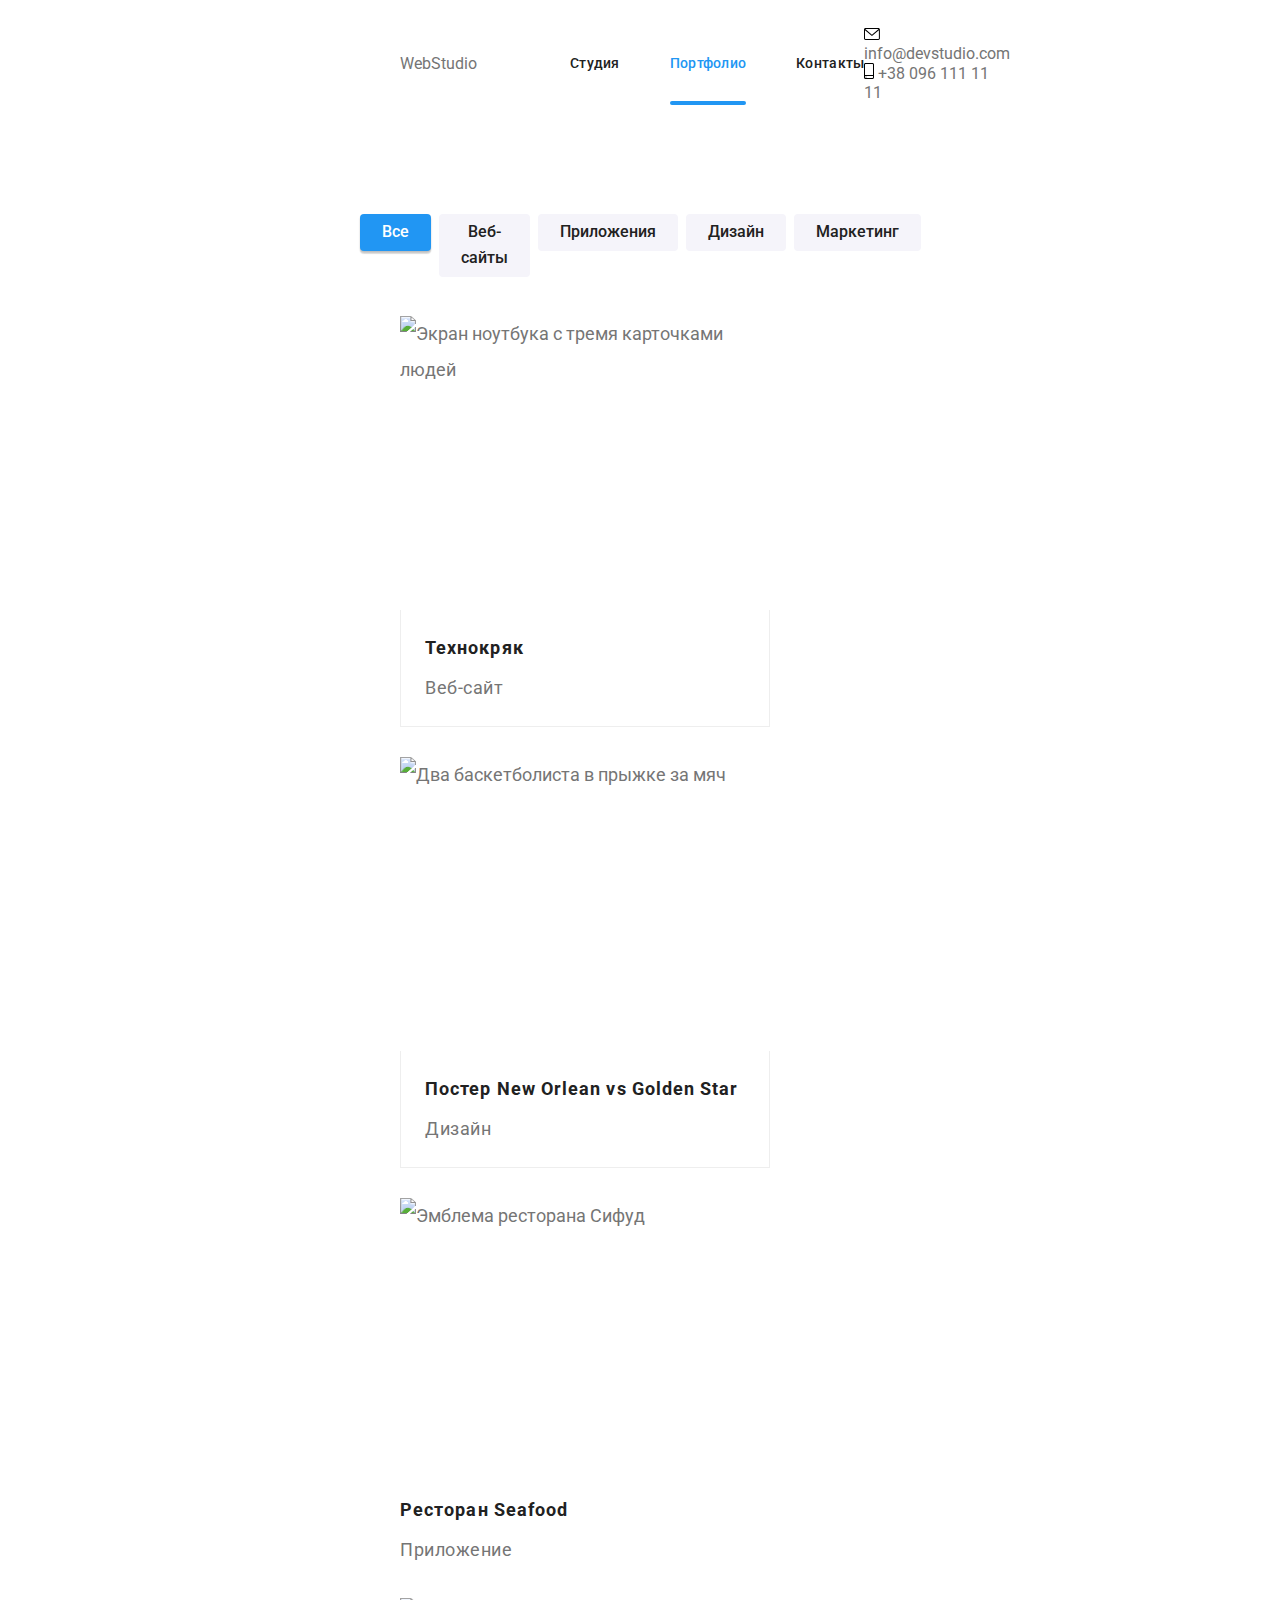
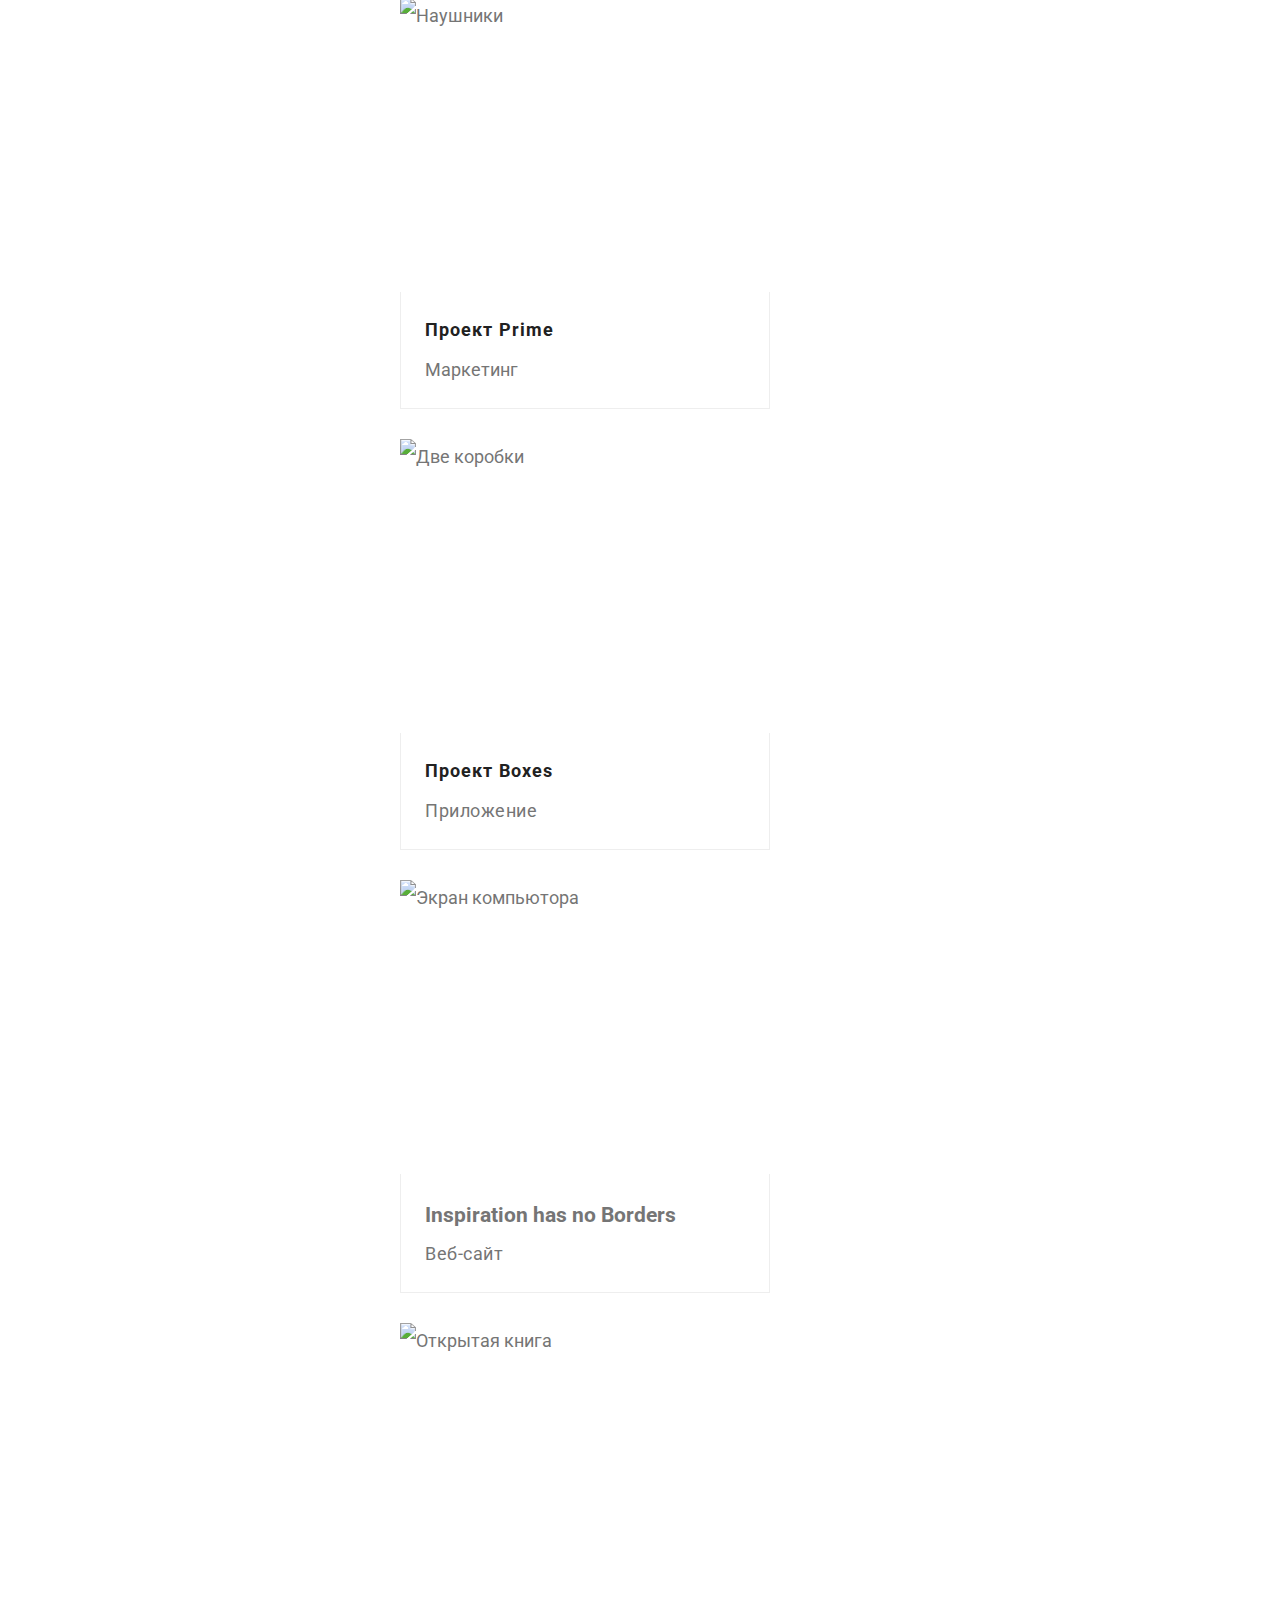
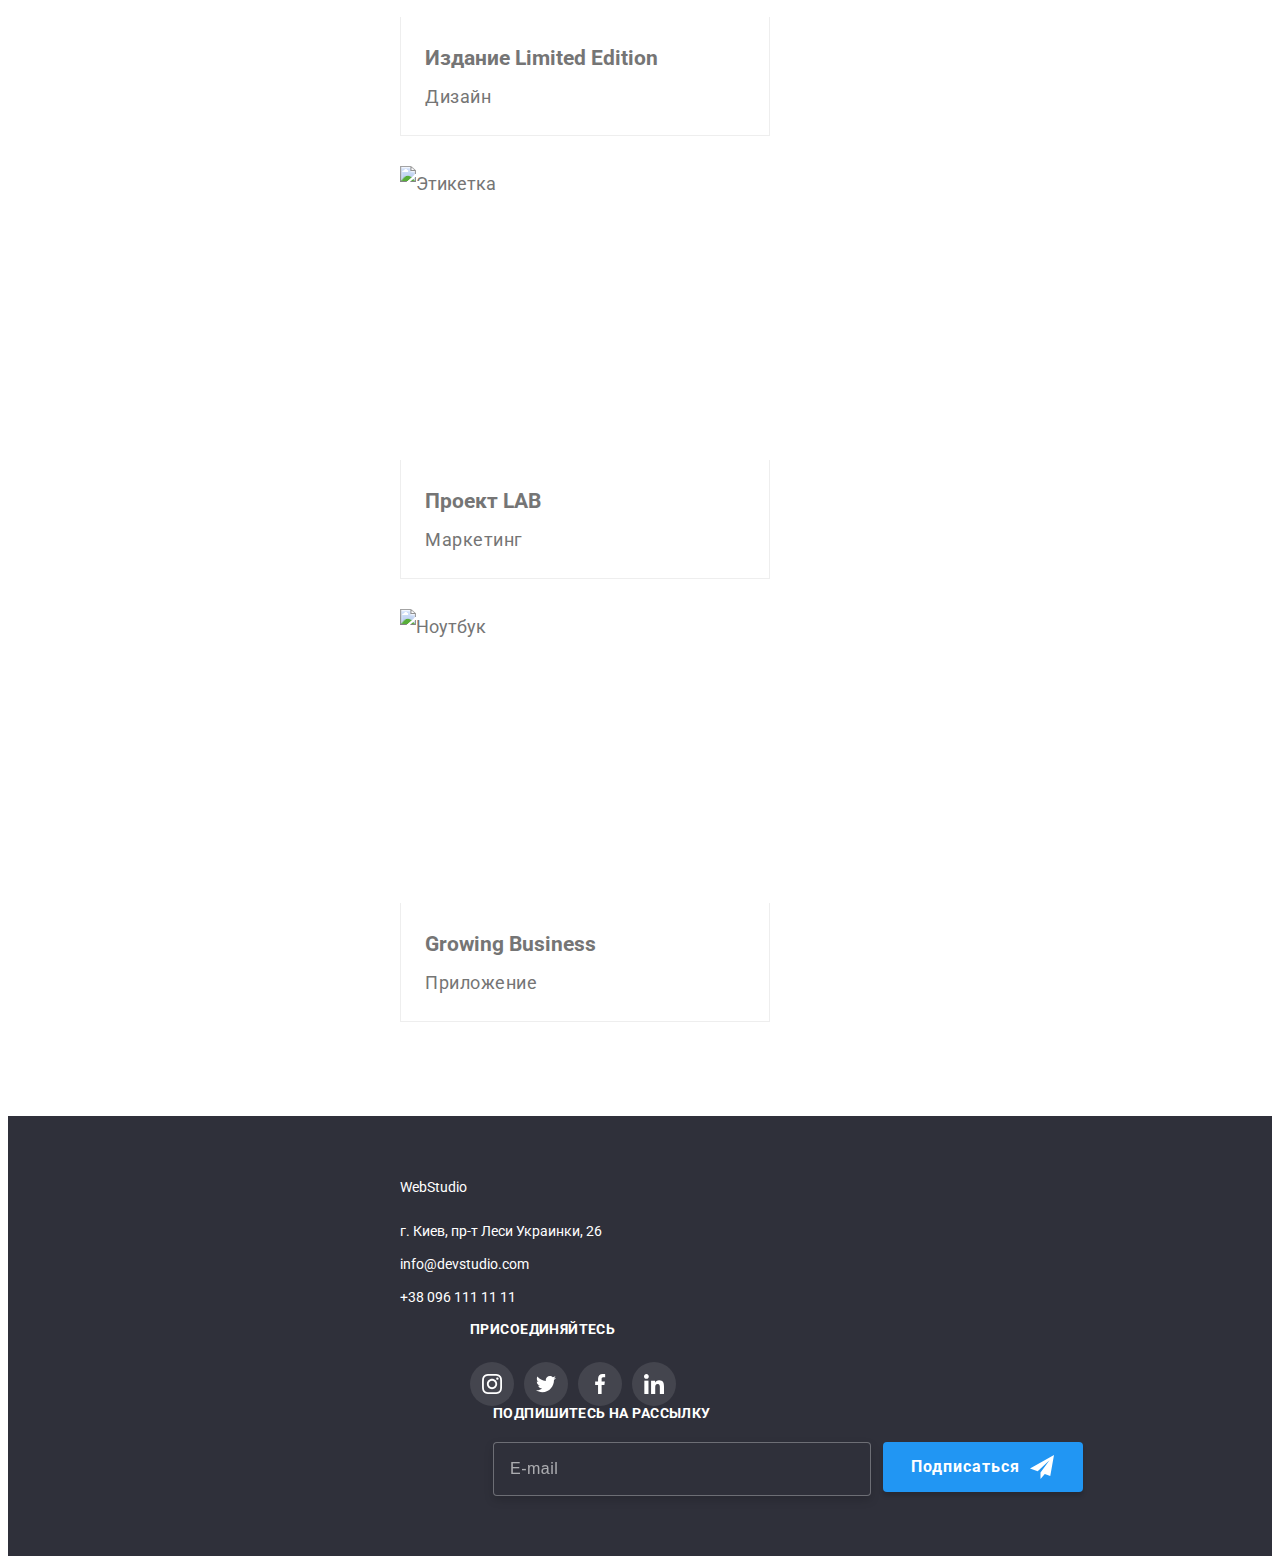
==== portfolio.html @ 2650ea3b "начинает размечать мобильное меню" ====
<!DOCTYPE html>
<html lang="ru">

<head>
    <meta charset="UTF-8">
    <meta http-equiv="X-UA-Compatible" content="IE=edge">
    <meta name="viewport" content="width=device-width, initial-scale=1.0">
    <title>ВебСтудио</title>
    <link rel="preconnect" href="https://fonts.gstatic.com">
    <link
        href="https://fonts.googleapis.com/css2?family=Raleway:wght@700&family=Roboto:wght@400;500;700;900&display=swap"
        rel="stylesheet">
    <link rel="stylesheet" href="https://cdnjs.cloudflare.com/ajax/libs/modern-normalize/1.0.0/modern-normalize.min.css"
        integrity="sha512-ISS7cAi1PEhQ8jnbJpJZMd29NlhNj4AWYyLOSp2CE/CsHxTCu+r+t0D2yoJudVrd0/8fTVPUVDzY5Tvli75u/g=="
        crossorigin="anonymous" />
        <link rel="stylesheet" href="https://cdnjs.cloudflare.com/ajax/libs/animate.css/4.1.1/animate.min.css" />
    <link rel="stylesheet" href="./css/portfolio.min.css">
</head>

<body>

    <!-- Основные навигационные ссылки -->

    <header class="header">
        <div class="container header__container">
            <nav class="nav">
    
                <a class="logo link" href="">Web<span class="logo_theme_dark logo">Studio</span></a>
    
                <ul class="menu list">
                    <li class="menu__item">
                        <a class="menu__link link" href="./index.html">Студия</a>
                    </li>
                    <li class="menu__item">
                        <a class="menu__link link menu__link_current" href="./portfolio.html">Портфолио</a>
                    </li>
                    <li class="menu__item">
                        <a class="menu__link link" href="">Контакты</a>
                    </li>
                </ul>
            </nav>
    
            <ul class="contact-list list">
                <li class="contact-list__item">
    
                    <a class="contact-list__link link" href="mailto:info@devstudio.com">
                        <svg class="contact-list__icon-envelop" width="16" height="12">
                            <use href="./images/sprite.svg#icon-envelope"></use>
                        </svg>
                        info@devstudio.com</a>
                    </li>
                    <li class="contact-list__item">
                    
                        <a class="contact-list__link link" href="tel:+380961111111">
                            <svg class="contact-list__icon-smartphone" width="10" height="16">
                                <use href="./images/sprite.svg#icon-smartphone"></use>
                            </svg>
                            +38 096 111 11 11</a>
                </li>
            </ul>
        </div>
    </header>
    <main>

        
        <!-- section Portfolio -->

        <h1 class="visually-hidden"> Portfolio </h1>

        <section class="portfolio">
             <div class="container">
            
            <h2 class="visually-hidden">    Portfolio elements </h2>
            <ul class= "portfolio-btn-list list">
                <li class="portfolio-btn-list__item"> <button class="portfolio-btn-list__btn-item portfolio-btn-list_btn-current " type="button"> Все </button> </li>
                <li class="portfolio-btn-list__item"> <button class="portfolio-btn-list__btn-item" type="button"> Веб-сайты </button> </li>
                <li class="portfolio-btn-list__item"> <button class="portfolio-btn-list__btn-item" type="button"> Приложения </button></li>
                <li class="portfolio-btn-list__item"> <button class="portfolio-btn-list__btn-item" type="button"> Дизайн </button></li>
                <li class="portfolio-btn-list__item"> <button class="portfolio-btn-list__btn-item" type="button"> Маркетинг </button></li>
            </ul>

            <ul class="examples-list list">
                <li class="examples-list__item"> 
                    <a class= "examples-list__link link" href="">
                    <div class="examples-list__wrapper">      
                    <img class="examples-list__img" src="./images/portfolio/technokryak.jpg" alt="Экран ноутбука с тремя карточками людей" width="370" height="294">
                    <p class="examples-list__overlay">Технокряк это современная площадка распространения коронавируса. Компании используют эту платформу для цифрового
                    шпионажа и атак на защищённые сервера конкурентов.</p>
                    </div>
                    <div class="examples-list__desc-box">
                        <h3 class="examples-list__title">Технокряк</h3>
                        <p class="examples-list__desc">Веб-сайт</p>
                        </div>
                    </a>
                </li>
                <li class="examples-list__item">
                    <a class="examples-list__link link" href=""> 
                    <div class="examples-list__wrapper">
                    <img class="examples-list__img" src="./images/portfolio/poster.jpg" alt="Два баскетболиста в прыжке за мяч" width="370" height="294">
                    <p class="examples-list__overlay">Технокряк это современная площадка распространения коронавируса. Компании используют эту платформу
                        для цифрового
                        шпионажа и атак на защищённые сервера конкурентов.</p>
                        </div>
                    <div class="examples-list__desc-box">
                    <h3 class="examples-list__title">Постер <span lang="en">New Orlean vs Golden Star</span></h3>
                        <p class="examples-list__desc">Дизайн</p>
                        </div>
                        
                        </a>
                        
                    </li>
                
                <li class="examples-list__item">
                    <a class="examples-list__link link" href="">
                    <div class="examples-list__wrapper">
                    <img class="examples-list__img" src="./images/portfolio/restaurant.jpg" alt="Эмблема ресторана Сифуд" width="370" height="294">
                    <p class="examples-list__overlay">Технокряк это современная площадка распространения коронавируса. Компании используют эту платформу
                        для цифрового
                        шпионажа и атак на защищённые сервера конкурентов.</p>

                    </div>
                    <div class="examples_list__desc-box">
                    <h3 class="examples-list__title">Ресторан <span lang="en">Seafood</span></h3>
                        <p class="examples-list__desc">Приложение</p>
                        </div>
                        </a>
                    
                </li>
                <li class="examples-list__item">
                    <a class="examples-list__link link" href="">
                    <div class="examples-list__wrapper">
                        <img class="examples-list__img" src="./images/portfolio/project-Prime.jpg" alt="Наушники" width="370" height="294">
                        <p class="examples-list__overlay">Технокряк это современная площадка распространения коронавируса. Компании используют эту
                            платформу для цифрового
                            шпионажа и атак на защищённые сервера конкурентов.</p>
                    </div>
                   
                    <div class="examples-list__desc-box">
                    <h3 class="examples-list__title">Проект <span lang="en">Prime</span></h3>
                        <p class="examples-desc">Маркетинг</p>
                        </div>
                        </a>
                    
                </li>
                <li class="examples-list__item">
                    <a class="examples-list__link link" href="">
                        <div class="examples-list__wrapper">
                            <img class="examples-list__img" src="./images/portfolio/project-boxes.jpg" alt="Две коробки" width="370" height="294">
                            <p class="examples-list__overlay">Технокряк это современная площадка распространения коронавируса. Компании используют эту
                                платформу для цифрового
                                шпионажа и атак на защищённые сервера конкурентов.</p>
                        </div>
                   
                    <div class="examples-list__desc-box">
                    <h3 class="examples-list__title">Проект <span lang="en">Boxes</span></h3>
                        <p class="examples-list__desc">Приложение</p>
                        </div>
                        </a>
                    
                </li>
                <li class="examples-list__item">
                    <a class="examples-list__link link" href="">
                        <div class="examples-list__wrapper">
                        <img class="examples-list__img" src="./images/portfolio/inspiration.jpg" alt="Экран компьютора" width="370" height="294">
                            <p class="examples-list__overlay">Технокряк это современная площадка распространения коронавируса. Компании используют эту
                                платформу для цифрового
                                шпионажа и атак на защищённые сервера конкурентов.</p>
                        </div>
                   
                   <div class="examples-list__desc-box">
                    <h3 class="examples-title" lang="en">Inspiration has no Borders</h3>
                        <p class="examples-list__desc">Веб-сайт</p>
                        </div>
                        </a>
                
                </li>
                <li class="examples-list__item">
                    <a class="examples-list__link link" href="">

                        <div class="examples-list__wrapper">
                        <img class="examples-list__img" src="./images/portfolio/edition.jpg" alt="Открытая книга" width="370" height="294">
                            <p class="examples-list__overlay">Технокряк это современная площадка распространения коронавируса. Компании используют эту
                                платформу для цифрового
                                шпионажа и атак на защищённые сервера конкурентов.</p>
                        </div>
                    
                    <div class="examples-list__desc-box">
                    <h3 class="examples-title">Издание <span lang="en">Limited Edition</span></h3>
                        <p class="examples-list__desc">Дизайн</p>
                        </div>
                        </a>
                    
                </li>
                <li class="examples-list__item">
                    <a class="examples-list__link link" href="">
                        <div class="examples-list__wrapper">
                        <img class="examples-list__img" src="./images/portfolio/project-lab.jpg" alt="Этикетка" width="370" height="294">
                            <p class="examples-list__overlay">Технокряк это современная площадка распространения коронавируса. Компании используют эту
                                платформу для цифрового
                                шпионажа и атак на защищённые сервера конкурентов.</p>
                        </div>
                    
                    <div class="examples-list__desc-box">
                    <h3 class="examples-title">Проект <span lang="en">LAB</span></h3>
                        <p class="examples-list__desc">Маркетинг</p>
                        </div>
                        </a>
                    
                </li>
                <li class="examples-list__item">
                    <a class="examples-list__link link" href="">
                        <div class="examples-list__wrapper">
                            <img class="examples-list__img" src="./images/portfolio/growing-business.jpg" alt="Ноутбук" width="370" height="294">
                            <p class="examples-list__overlay">Технокряк это современная площадка распространения коронавируса. Компании используют эту
                                платформу для цифрового
                                шпионажа и атак на защищённые сервера конкурентов.</p>
                        </div>
                   
                     <div class="examples-list__desc-box">
                    <h3 class="examples-title" lang="en">Growing Business</h3>
                    <p class="examples-list__desc">Приложение</p>
                    </div>
                    </a>
                </li>
            </ul>
            </div>
        </section>
        
    </main>

    <!-- контакная инфо -->

    <footer class="footer">
        <div class="container footer__container">
            <div class="adress-wrapper">
                <a class="logo link" href="">Web<span class="logo_theme_light logo">Studio</span></a>
    
                <address class="footer-contacts">
    
                    <a class="footer-contacts__address link" href=""> г. Киев, пр-т Леси Украинки, 26 </a>
    
                    <a class="footer-contacts__mail link" href="mailto:info@devstudio.com">info@devstudio.com</a>
    
                    <a class="footer-contacts__tel link" href="tel:+380961111111">+38 096 111 11 11</a>
    
                </address>
            </div>
            <div class="join-wrapper">
                <b class="join"> Присоединяйтесь </b>
                <ul class="social-dark-list list">
                    <li class="social-dark-list__item">
                        <a href="" class="social-dark-list__link">
                            <svg class="social-dark-list__icon" width="20" height="20">
                                <use href="./images/sprite.svg#icon-instagram"></use>
                            </svg>
                        </a>
                    </li>
                    <li class="social-dark-list__item">
                        <a href="" class="social-dark-list__link">
                            <svg class="social-dark-list__icon" width="20" height="20">
                                <use href="./images/sprite.svg#icon-twitter"></use>
                            </svg>
                        </a>
                    </li>
                    <li class="social-dark-list__item">
                        <a href="" class="social-dark-list__link">
                            <svg class="social-dark-list__icon" width="20" height="20">
                                <use href="./images/sprite.svg#icon-facebook"></use>
                            </svg>
                        </a>
                    </li>
                    <li class="social-dark-list__item">
                        <a href="" class="social-dark-list__link">
                            <svg class="social-dark-list__icon" width="20" height="20">
                                <use href="./images/sprite.svg#icon-linkedin"></use>
                            </svg>
                        </a>
                    </li>
                </ul>
    
            </div>

                
                <form class="sign-form" autocomplete="off">                    
                    <b class="sign-form__tittle">Подпишитесь на рассылку</b>
                                                         
    <div class="sign-form__wrapper">
        <label class="sign-form__field">
            <input type="email" name="user-email" placeholder="E-mail" class="sign-form__input">
        </label>
        <label class="sign-form__field">
            <button type="submit" class="sign-form__btn">Подписаться
                <svg class="sign-form__icon" width="24px" height="24px">
                    <use href="./images/sprite.svg#icon-send"></use>
                </svg>
            </button>
        </label>
    
    </div>
                   
                </form>
                
        </div>
    </footer>
</body>

</html>
---- css/portfolio.min.css ----
:root{--main-font: 'Roboto', sans-serif;--secondary-font: 'Raleway', sans-serif;--main-text-color: #757575;--secondary-text-color: #212121;--white-text-color: #ffffff;--accent-color: #2196f3;--main-bgr-color: #fff;--secondary-bgr-color: #2f303a;--logo-dark-theme: #000;--logo-light-theme: #fff;--btn-background: #f5f4fa;--section-pt: 47px;--section-pb: 47px;--timing-function: cubic-bezier(0.4, 0, 0.2, 1)}body{font-family:var(--main-font);color:var(--main-text-color);background-color:var(--main-bgr-color)}h1,h2,h3,h4,h5,h6,p{margin:0}ul,ol{margin:0;padding:0}img{display:block}.link{text-decoration:none;color:inherit;display:block}.list{list-style:none}.visually-hidden{position:absolute !important;clip:rect(1px 1px 1px 1px);clip:rect(1px, 1px, 1px, 1px);padding:0 !important;border:0 !important;height:1px !important;width:1px !important;overflow:hidden}.container{padding-right:15px;padding-left:15px}.header .container{display:flex;align-items:center;justify-content:space-between}@media screen and (min-width: 320px){.container{max-width:480px;margin:0 auto}}@media screen and (min-width: 768px){.container{width:768px}}@media screen and (min-width: 1200px){.container{width:1200px}}@media screen and (max-width: 1199px){.logo{font-family:var(--secondary-font);font-weight:700;font-size:24px;line-height:28px;letter-spacing:0.03em;color:var(--accent-color)}.logo_theme_dark{margin-right:0;color:var(--logo-dark-theme)}.logo_theme_light{color:var(--logo-light-theme)}}.header{padding-top:16px;padding-bottom:16px;border-color:var(--main-bgr-color)}.nav{display:none}@media screen and (min-width: 768px){.nav{display:flex;align-items:center}.menu{display:flex;align-items:center;margin-left:93px}.menu__link{padding-top:32px;padding-bottom:32px;font-weight:500;font-size:14px;line-height:1.14;letter-spacing:0.02em;color:var(--secondary-text-color);transition:color 250ms var(--timing-function)}.menu__link:hover,.menu__link:focus{color:var(--accent-color)}.menu__link_current{color:var(--accent-color)}.menu__link_current::after{content:'';display:inline-block;margin:0;position:absolute;bottom:-1px;left:0;width:100%;height:4px;border-radius:2px;background-color:var(--accent-color)}.menu__item{position:relative}.menu__item:not(:last-child){margin-right:50px}}.contact-list{display:none}@media screen and (min-width: 768px){.contact-list{display:block;margin-left:auto}}.portfolio{padding-top:94px;padding-bottom:94px}.portfolio-btn-list{display:flex;justify-content:center;margin-bottom:39px}.portfolio-btn-list__item:not(:last-child){margin-right:8px}.portfolio-btn-list__btn-item{padding-left:22px;padding-right:22px;padding-top:5.5px;padding-bottom:5.5px;border-radius:4px;border:none;font-family:inherit;font-weight:500;font-size:16px;line-height:1.62;text-align:center;cursor:pointer;color:var(--secondary-text-color);background-color:var(--btn-background);transition:color 250ms var(--timing-function),background-color 250ms var(--timing-function),box-shadow 250ms var(--timing-function)}.portfolio-btn-list__btn-item:hover,.portfolio-btn-list__btn-item:focus{color:var(--white-text-color);background-color:var(--accent-color);box-shadow:0px 3px 1px rgba(0,0,0,0.1),0px 1px 2px rgba(0,0,0,0.08),0px 2px 2px rgba(0,0,0,0.12)}.portfolio-btn-list_btn-current{color:var(--white-text-color);background-color:var(--accent-color);box-shadow:0px 3px 1px rgba(0,0,0,0.1),0px 1px 2px rgba(0,0,0,0.08),0px 2px 2px rgba(0,0,0,0.12)}.examples-list{display:flex;flex-wrap:wrap;margin-left:-30px;margin-top:-30px;font-size:18px;line-height:2}.examples-list__item{flex-basis:calc(100% / 3 - 30px);margin-left:30px;margin-top:30px}.examples-list__title{margin-bottom:4px;font-size:18px;font-weight:700;letter-spacing:0.06em;color:var(--secondary-text-color)}.examples-list__desc{letter-spacing:0.03em;color:var(--main-text-color)}.examples-list__desc-box{border:1px solid #eee;border-top:none;padding-top:20px;padding-bottom:20px;padding-left:24px;padding-right:24px}.examples-list__wrapper{position:relative;overflow:hidden}.examples-list__link{transition:box-shadow 250ms var(--timing-function)}.examples-list__link:hover,.examples-list__link:focus{box-shadow:0px 1px 1px rgba(0,0,0,0.12),0px 4px 4px rgba(0,0,0,0.06),1px 4px 6px rgba(0,0,0,0.16)}.examples-list__overlay{position:absolute;top:0;left:0;height:100%;padding-left:24px;padding-right:24px;padding-top:63px;padding-bottom:63px;color:var(--white-text-color);background:rgba(33,150,243,0.9);font-size:18px;line-height:1.55;letter-spacing:0.03em;transform:translateY(100%);transition:transform 250ms var(--timing-function)}.examples-list__link:hover .examples-list__overlay,.examples-list__link:focus .examples-list__overlay{transform:translateY(0%)}.footer{padding-top:60px;padding-bottom:60px;background-color:var(--secondary-bgr-color);color:var(--white-text-color);font-size:14px;line-height:1.7}.footer-contacts{font-style:normal;margin-top:20px;margin-bottom:9px}.footer-contacts>.link:nth-child(-n+2){margin-bottom:9px}.footer-contacts__mail{transition:color 250ms var(--timing-function)}.footer-contacts__mail:hover,.footer-contacts__mail:focus{color:var(--accent-color)}.footer-contacts__tel{transition:color 250ms var(--timing-function)}.footer-contacts__tel:hover,.footer-contacts__tel:focus{color:var(--accent-color)}.join-wrapper{width:206px;height:80;margin-left:70px}.join{line-height:1.14;letter-spacing:0.03em;text-transform:uppercase}.social-dark-list{display:flex;justify-content:space-between;align-items:center;margin-top:20px}.social-dark-list__icon{fill:#ffffff}.social-dark-list__link{display:flex;align-items:center;justify-content:center;width:44px;height:44px;border-radius:50%;background-color:rgba(255,255,255,0.1);transition:background-color 250ms var(--timing-function)}.social-dark-list__link:hover,.social-dark-list__link:focus{background-color:var(--accent-color)}.sign-form{flex-direction:column;display:flex;justify-content:space-between;margin-left:93px}.sign-form__tittle{font-size:14px;line-height:1.14;letter-spacing:0.03em;text-transform:uppercase}.sign-form__btn{display:flex;align-items:center;min-width:200px;max-height:50px;padding-top:10px;padding-bottom:10px;padding-left:28px;padding-right:28px;border-radius:4px;border:none;font-family:inherit;font-weight:700;font-size:16px;line-height:1.87;letter-spacing:0.06em;cursor:pointer;color:var(--white-text-color);background-color:var(--accent-color);box-shadow:0px 4px 4px rgba(0,0,0,0.15)}.sign-form__icon{margin-left:10px}.sign-form__wrapper{display:flex;margin-top:20px}.sign-form__input{margin-right:12px;min-width:358px;height:50px;padding-left:16px;border:1px solid rgba(255,255,255,0.3);border-radius:4px;filter:drop-shadow(0px 4px 4px rgba(0,0,0,0.15));background-color:var(--secondary-bgr-color);color:var(--white-text-color);transition:border-color 250ms var(--timing-function)}.sign-form__input:focus{border-color:var(--accent-color)}.sign-form__input::placeholder{font-size:16px;line-height:1.25;letter-spacing:0.03em;color:rgba(255,255,255,0.6)}
/*# sourceMappingURL=portfolio.min.css.map */
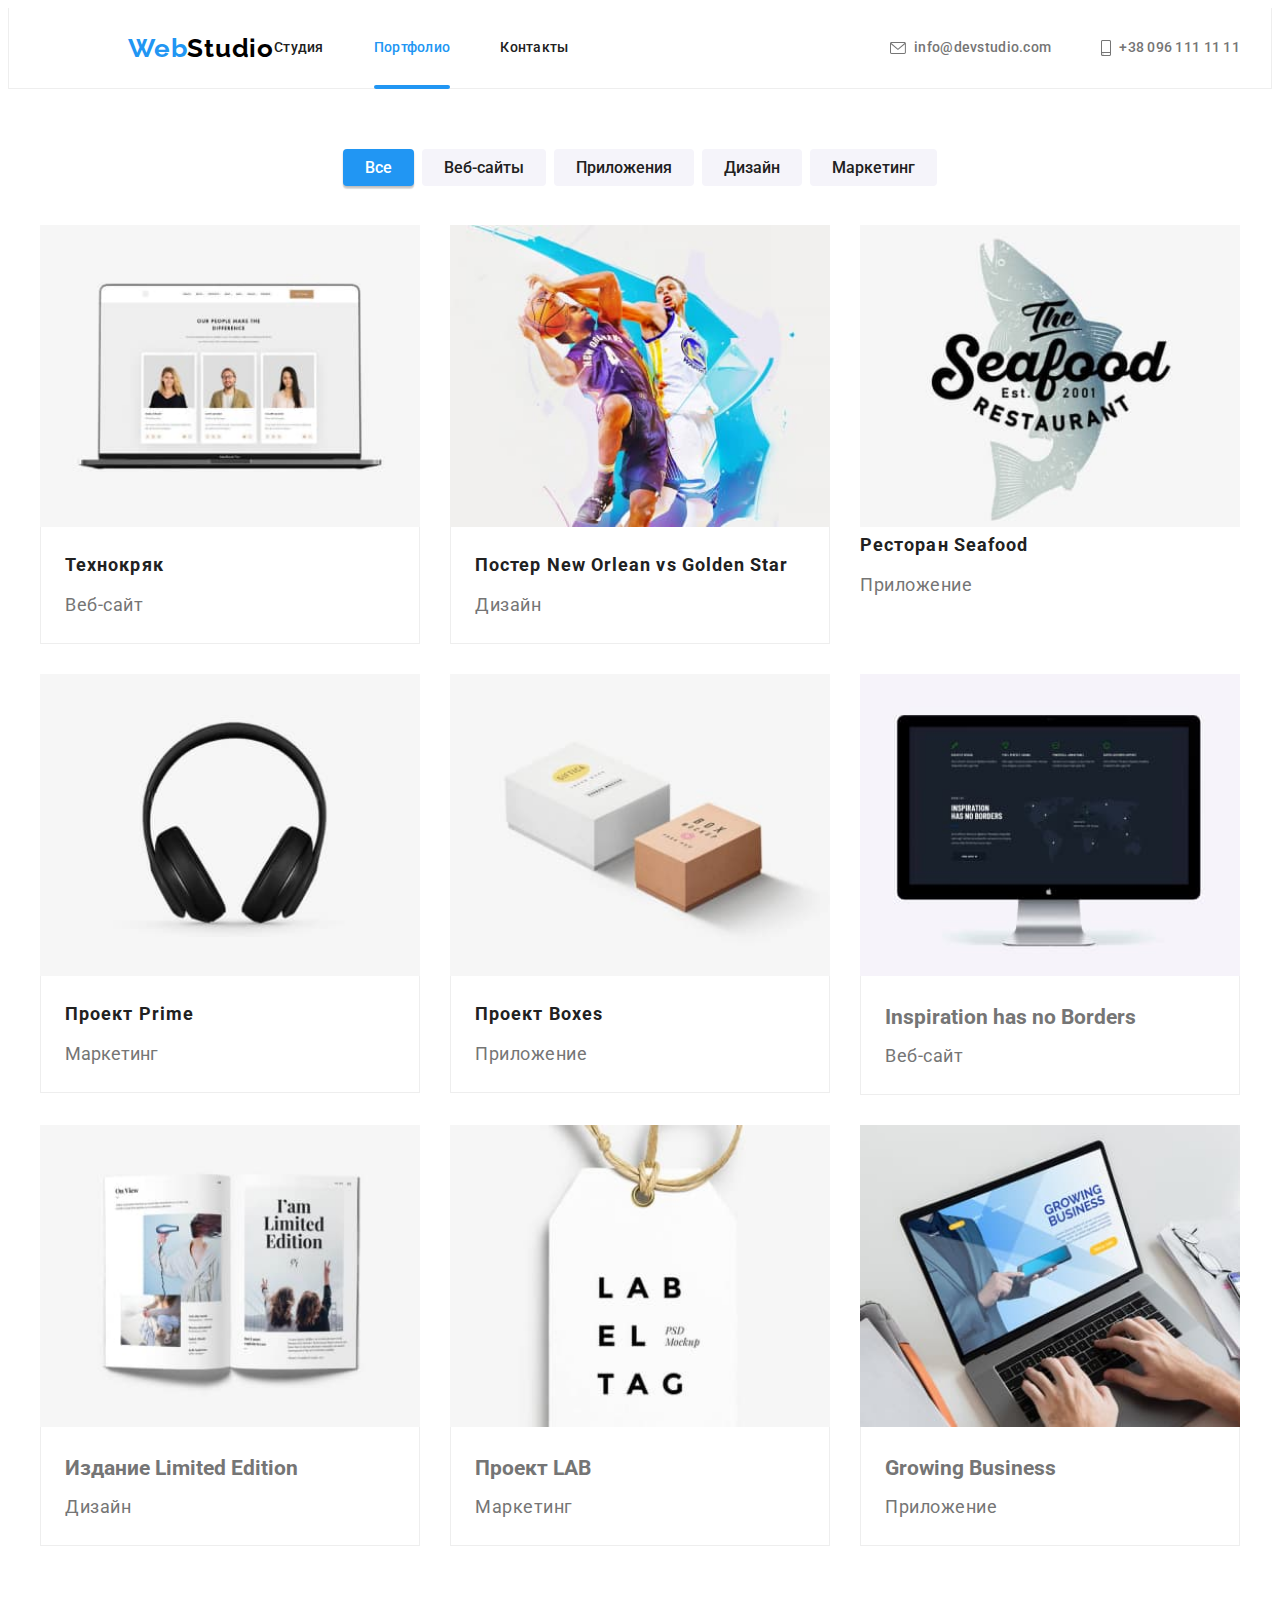
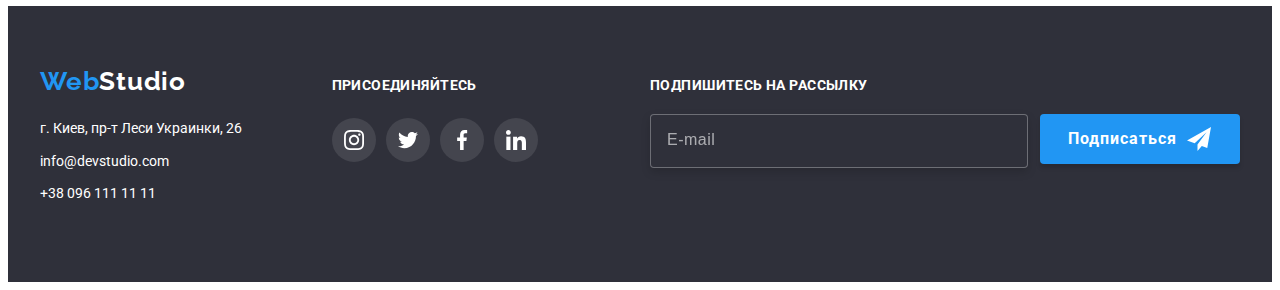
==== commit b7c8c686: "размечает портфолио" ====
--- a/portfolio.html
+++ b/portfolio.html
@@ -39,6 +39,12 @@
                     </li>
                 </ul>
             </nav>
+
+                <button type="button" class="burger-btn" data-menu-button>
+                    <svg class="burger-icon" width="40" height="40">
+                        <use href="./images/sprite.svg#icon-burger"></use>
+                    </svg>
+                </button>
     
             <ul class="contact-list list">
                 <li class="contact-list__item">
@@ -59,6 +65,64 @@
                 </li>
             </ul>
         </div>
+
+            <!-- ===========MOBILE MENU=============== -->
+            
+            
+            
+            <div class="mobile-menu" data-menu>
+                <button type="button" class="mobile-menu__close-btn" data-menu-close>
+                    <svg class="modal-menu__close-icon" width="40" height="40">
+                        <use href="./images/sprite.svg#icon-close-black"></use>
+                    </svg>
+                </button>
+                <nav class="mobile-menu__nav">
+                    <ul class="mobile-menu__list list">
+                        <li class="mobile-menu__item">
+                            <a class="mobile-menu__link link" href="./index.html">Студия</a>
+                        </li>
+                        <li class="mobile-menu__item">
+                            <a class="mobile-menu__link link mobile-menu__link_current" href="./portfolio.html">Портфолио</a>
+                        </li>
+                        <li class="mobile-menu__item">
+                            <a class="mobile-menu__link link" href="">Контакты</a>
+                        </li>
+                    </ul>
+                </nav>
+            
+                <div class="mobile-menu__wrapper">
+                    <ul class="mobile-menu__contact-list list">
+                        <li class="mobile-menu__contact-item">
+            
+                            <a class="mobile-menu__link-tel link" href="tel:+380961111111">
+            
+                                +38 096 111 11 11</a>
+                        </li>
+                        <li class="mobile-menu__contact-item">
+            
+                            <a class="mobile-menu__link-email link" href="mailto:info@devstudio.com">
+            
+                                info@devstudio.com</a>
+                        </li>
+            
+                    </ul>
+            
+                    <ul class="mobile-menu__social-list list">
+                        <li class="mobile-menu__social-item">
+                            <a href="" class="mobile-menu__social-link link">Instagram</a>
+                        </li>
+                        <li class="mobile-menu__social-item">
+                            <a href="" class="mobile-menu__social-link link">Twitter</a>
+                        </li>
+                        <li class="mobile-menu__social-item">
+                            <a href="" class="mobile-menu__social-link link">Facebook</a>
+                        </li>
+                        <li class="mobile-menu__social-item">
+                            <a href="" class="mobile-menu__social-link link">LinkedIn</a>
+                        </li>
+                    </ul>
+                </div>
+        </div>
     </header>
     <main>
 
@@ -67,7 +131,7 @@
 
         <h1 class="visually-hidden"> Portfolio </h1>
 
-        <section class="portfolio">
+        <section class="portfolio section">
              <div class="container">
             
             <h2 class="visually-hidden">    Portfolio elements </h2>
@@ -82,8 +146,23 @@
             <ul class="examples-list list">
                 <li class="examples-list__item"> 
                     <a class= "examples-list__link link" href="">
-                    <div class="examples-list__wrapper">      
-                    <img class="examples-list__img" src="./images/portfolio/technokryak.jpg" alt="Экран ноутбука с тремя карточками людей" width="370" height="294">
+                    <div class="examples-list__wrapper">   
+  <picture>
+
+                            <source srcset="./images/desktop/portfolio/portfolio-1.jpg 1x,
+                                            ./images/desktop/portfolio/portfolio-1@2x.jpg 2x"
+                                            media="(min-width: 1200px)">
+                            
+                            <source srcset="./images/tablet/portfolio/portfolio-1.jpg 1x,
+                                             ./images/tablet/portfolio/portfolio-1@2x.jpg 2x" 
+                                             media="(min-width: 768px)">
+                            
+                            <source srcset="./images/mobile/portfolio/portfolio-1.jpg 1x, 
+                                             ./images/mobile/portfolio/portfolio-1@2x.jpg 2x" 
+                                             media="(min-width: 480px)">
+ <img class="examples-list__img" src="./images/desktop/portfolio/portfolio-1.jpg" alt="Экран ноутбука с тремя карточками людей">
+
+  </picture>                         
                     <p class="examples-list__overlay">Технокряк это современная площадка распространения коронавируса. Компании используют эту платформу для цифрового
                     шпионажа и атак на защищённые сервера конкурентов.</p>
                     </div>
@@ -96,7 +175,23 @@
                 <li class="examples-list__item">
                     <a class="examples-list__link link" href=""> 
                     <div class="examples-list__wrapper">
-                    <img class="examples-list__img" src="./images/portfolio/poster.jpg" alt="Два баскетболиста в прыжке за мяч" width="370" height="294">
+
+  <picture>
+                                <source srcset="./images/desktop/portfolio/portfolio-2.jpg 1x,
+                                                ./images/desktop/portfolio/portfolio-2@2x.jpg 2x"
+                                                media="(min-width: 1200px)">
+                                
+                                <source srcset="./images/tablet/portfolio/portfolio-2.jpg 1x,
+                                 ./images/tablet/portfolio/portfolio-2@2x.jpg 2x"
+                                media="(min-width: 768px)">
+                                
+                                <source srcset="./images/mobile/portfolio/portfolio-2.jpg 1x, 
+                                 ./images/mobile/portfolio/portfolio-2@2x.jpg 2x"
+                                   media="(min-width: 480px)">
+
+  <img class="examples-list__img" src="./images/desktop/portfolio/portfolio-2.jpg" alt="Два баскетболиста в прыжке за мяч">
+                                  
+  </picture>                      
                     <p class="examples-list__overlay">Технокряк это современная площадка распространения коронавируса. Компании используют эту платформу
                         для цифрового
                         шпионажа и атак на защищённые сервера конкурентов.</p>
@@ -113,7 +208,22 @@
                 <li class="examples-list__item">
                     <a class="examples-list__link link" href="">
                     <div class="examples-list__wrapper">
-                    <img class="examples-list__img" src="./images/portfolio/restaurant.jpg" alt="Эмблема ресторана Сифуд" width="370" height="294">
+
+<picture>
+  <source srcset="./images/desktop/portfolio/portfolio-3.jpg 1x,
+                  ./images/desktop/portfolio/portfolio-3@2x.jpg 2x"
+                  media="(min-width: 1200px)">
+                                    
+    <source srcset="./images/tablet/portfolio/portfolio-3.jpg 1x,
+                     ./images/tablet/portfolio/portfolio-3@2x.jpg 2x" 
+                     media="(min-width: 768px)">
+                                    
+     <source srcset="./images/mobile/portfolio/portfolio-3.jpg 1x, 
+                      ./images/mobile/portfolio/portfolio-3@2x.jpg 2x" 
+                      media="(min-width: 480px)">
+ <img class="examples-list__img" src="./images/desktop/portfolio/portfolio-3.jpg" alt="Эмблема ресторана Сифуд">
+
+</picture>                        
                     <p class="examples-list__overlay">Технокряк это современная площадка распространения коронавируса. Компании используют эту платформу
                         для цифрового
                         шпионажа и атак на защищённые сервера конкурентов.</p>
@@ -126,10 +236,27 @@
                         </a>
                     
                 </li>
+
+             
                 <li class="examples-list__item">
                     <a class="examples-list__link link" href="">
                     <div class="examples-list__wrapper">
-                        <img class="examples-list__img" src="./images/portfolio/project-Prime.jpg" alt="Наушники" width="370" height="294">
+<picture>
+
+    <source srcset="./images/desktop/portfolio/portfolio-4.jpg 1x,
+                  ./images/desktop/portfolio/portfolio-4@2x.jpg 2x" media="(min-width: 1200px)">
+
+    <source srcset="./images/tablet/portfolio/portfolio-4.jpg 1x,
+                     ./images/tablet/portfolio/portfolio-4@2x.jpg 2x" media="(min-width: 768px)">
+
+    <source srcset="./images/mobile/portfolio/portfolio-4.jpg 1x, 
+                      ./images/mobile/portfolio/portfolio-4@2x.jpg 2x" media="(min-width: 480px)">
+
+   <img class="examples-list__img" src="./images/desktop/portfolio/portfolio-4.jpg" alt="Наушники">
+
+</picture>
+
+
                         <p class="examples-list__overlay">Технокряк это современная площадка распространения коронавируса. Компании используют эту
                             платформу для цифрового
                             шпионажа и атак на защищённые сервера конкурентов.</p>
@@ -145,7 +272,24 @@
                 <li class="examples-list__item">
                     <a class="examples-list__link link" href="">
                         <div class="examples-list__wrapper">
-                            <img class="examples-list__img" src="./images/portfolio/project-boxes.jpg" alt="Две коробки" width="370" height="294">
+
+<picture>
+        <source srcset="./images/desktop/portfolio/portfolio-5.jpg 1x,
+                          ./images/desktop/portfolio/portfolio-5@2x.jpg 2x" 
+                          media="(min-width: 1200px)">
+        
+        <source srcset="./images/tablet/portfolio/portfolio-5.jpg 1x,
+                             ./images/tablet/portfolio/portfolio-5@2x.jpg 2x" 
+                             media="(min-width: 768px)">
+        
+        <source srcset="./images/mobile/portfolio/portfolio-5.jpg 1x, 
+                              ./images/mobile/portfolio/portfolio-5@2x.jpg 2x" 
+                              media="(min-width: 480px)">
+
+ <img class="examples-list__img" src="./images/desktop/portfolio/portfolio-5.jpg" alt="Две коробки">
+
+</picture>
+
                             <p class="examples-list__overlay">Технокряк это современная площадка распространения коронавируса. Компании используют эту
                                 платформу для цифрового
                                 шпионажа и атак на защищённые сервера конкурентов.</p>
@@ -161,7 +305,25 @@
                 <li class="examples-list__item">
                     <a class="examples-list__link link" href="">
                         <div class="examples-list__wrapper">
-                        <img class="examples-list__img" src="./images/portfolio/inspiration.jpg" alt="Экран компьютора" width="370" height="294">
+
+<picture>
+
+            <source srcset="./images/desktop/portfolio/portfolio-6.jpg 1x,
+                            ./images/desktop/portfolio/portfolio-6@2x.jpg 2x" 
+                            media="(min-width: 1200px)">
+            
+            <source srcset="./images/tablet/portfolio/portfolio-6.jpg 1x,
+                            ./images/tablet/portfolio/portfolio-6@2x.jpg 2x" 
+                            media="(min-width: 768px)">
+            
+            <source srcset="./images/mobile/portfolio/portfolio-6.jpg 1x, 
+                            ./images/mobile/portfolio/portfolio-6@2x.jpg 2x" 
+                              media="(min-width: 480px)">
+
+  <img class="examples-list__img" src="./images/desktop/portfolio/portfolio-6.jpg" alt="Экран компьютора">
+
+</picture>
+
                             <p class="examples-list__overlay">Технокряк это современная площадка распространения коронавируса. Компании используют эту
                                 платформу для цифрового
                                 шпионажа и атак на защищённые сервера конкурентов.</p>
@@ -178,29 +340,67 @@
                     <a class="examples-list__link link" href="">
 
                         <div class="examples-list__wrapper">
-                        <img class="examples-list__img" src="./images/portfolio/edition.jpg" alt="Открытая книга" width="370" height="294">
+
+<picture>
+
+            <source srcset="./images/desktop/portfolio/portfolio-7.jpg 1x,
+                            ./images/desktop/portfolio/portfolio-7@2x.jpg 2x" 
+                            media="(min-width: 1200px)">
+            
+            <source srcset="./images/tablet/portfolio/portfolio-7.jpg 1x,
+                             ./images/tablet/portfolio/portfolio-7@2x.jpg 2x" 
+                             media="(min-width: 768px)">
+            
+            <source srcset="./images/mobile/portfolio/portfolio-7.jpg 1x, 
+                             ./images/mobile/portfolio/portfolio-7@2x.jpg 2x" 
+                             media="(min-width: 480px)">
+
+  <img class="examples-list__img" src="./images/desktop/portfolio/portfolio-7.jpg " alt="Открытая книга">
+
+
+</picture>
+
+                    <p class="examples-list__overlay">Технокряк это современная площадка распространения коронавируса. Компании используют эту
+                                платформу для цифрового
+                                шпионажа и атак на защищённые сервера конкурентов.</p>
+                        </div>
+                    
+                    <div class="examples-list__desc-box">
+                    <h3 class="examples-title">Издание <span lang="en">Limited Edition</span></h3>
+                        <p class="examples-list__desc">Дизайн</p>
+                        </div>
+                        </a>
+                    
+                </li>
+                <li class="examples-list__item">
+                    <a class="examples-list__link link" href="">
+                        <div class="examples-list__wrapper">
+
+<picture>
+
+
+<source srcset="./images/desktop/portfolio/portfolio-8.jpg 1x,
+                ./images/desktop/portfolio/portfolio-8@2x.jpg 2x" 
+                media="(min-width: 1200px)">
+
+<source srcset="./images/tablet/portfolio/portfolio-8.jpg 1x,
+                 ./images/tablet/portfolio/portfolio-8@2x.jpg 2x"
+                  media="(min-width: 768px)">
+
+<source srcset="./images/mobile/portfolio/portfolio-8.jpg 1x, 
+                ./images/mobile/portfolio/portfolio-8@2x.jpg 2x"
+                 media="(min-width: 480px)">
+
+   <img class="examples-list__img" src="./images/desktop/portfolio/portfolio-8.jpg " alt="Этикетка">
+
+</picture>
+
                             <p class="examples-list__overlay">Технокряк это современная площадка распространения коронавируса. Компании используют эту
                                 платформу для цифрового
                                 шпионажа и атак на защищённые сервера конкурентов.</p>
                         </div>
                     
                     <div class="examples-list__desc-box">
-                    <h3 class="examples-title">Издание <span lang="en">Limited Edition</span></h3>
-                        <p class="examples-list__desc">Дизайн</p>
-                        </div>
-                        </a>
-                    
-                </li>
-                <li class="examples-list__item">
-                    <a class="examples-list__link link" href="">
-                        <div class="examples-list__wrapper">
-                        <img class="examples-list__img" src="./images/portfolio/project-lab.jpg" alt="Этикетка" width="370" height="294">
-                            <p class="examples-list__overlay">Технокряк это современная площадка распространения коронавируса. Компании используют эту
-                                платформу для цифрового
-                                шпионажа и атак на защищённые сервера конкурентов.</p>
-                        </div>
-                    
-                    <div class="examples-list__desc-box">
                     <h3 class="examples-title">Проект <span lang="en">LAB</span></h3>
                         <p class="examples-list__desc">Маркетинг</p>
                         </div>
@@ -210,7 +410,28 @@
                 <li class="examples-list__item">
                     <a class="examples-list__link link" href="">
                         <div class="examples-list__wrapper">
-                            <img class="examples-list__img" src="./images/portfolio/growing-business.jpg" alt="Ноутбук" width="370" height="294">
+
+
+<picture>
+
+
+<source srcset="./images/desktop/portfolio/portfolio-9.jpg 1x,
+                ./images/desktop/portfolio/portfolio-9@2x.jpg 2x"
+                 media="(min-width: 1200px)">
+
+<source srcset="./images/tablet/portfolio/portfolio-9.jpg 1x,
+                 ./images/tablet/portfolio/portfolio-9@2x.jpg 2x" 
+                 media="(min-width: 768px)">
+
+<source srcset="./images/mobile/portfolio/portfolio-9.jpg 1x, 
+                ./images/mobile/portfolio/portfolio-9@2x.jpg 2x" 
+                media="(min-width: 480px)">
+
+ <img class="examples-list__img" src="./images/desktop/portfolio/portfolio-9.jpg" alt="Ноутбук">
+
+
+</picture>
+
                             <p class="examples-list__overlay">Технокряк это современная площадка распространения коронавируса. Компании используют эту
                                 платформу для цифрового
                                 шпионажа и атак на защищённые сервера конкурентов.</p>
@@ -302,6 +523,9 @@
                 
         </div>
     </footer>
+
+    <script src="./js/mobile-menu.js"></script>
+
 </body>
 
 </html>--- a/css/portfolio.min.css
+++ b/css/portfolio.min.css
@@ -1,2 +1,2 @@
-:root{--main-font: 'Roboto', sans-serif;--secondary-font: 'Raleway', sans-serif;--main-text-color: #757575;--secondary-text-color: #212121;--white-text-color: #ffffff;--accent-color: #2196f3;--main-bgr-color: #fff;--secondary-bgr-color: #2f303a;--logo-dark-theme: #000;--logo-light-theme: #fff;--btn-background: #f5f4fa;--section-pt: 47px;--section-pb: 47px;--timing-function: cubic-bezier(0.4, 0, 0.2, 1)}body{font-family:var(--main-font);color:var(--main-text-color);background-color:var(--main-bgr-color)}h1,h2,h3,h4,h5,h6,p{margin:0}ul,ol{margin:0;padding:0}img{display:block}.link{text-decoration:none;color:inherit;display:block}.list{list-style:none}.visually-hidden{position:absolute !important;clip:rect(1px 1px 1px 1px);clip:rect(1px, 1px, 1px, 1px);padding:0 !important;border:0 !important;height:1px !important;width:1px !important;overflow:hidden}.container{padding-right:15px;padding-left:15px}.header .container{display:flex;align-items:center;justify-content:space-between}@media screen and (min-width: 320px){.container{max-width:480px;margin:0 auto}}@media screen and (min-width: 768px){.container{width:768px}}@media screen and (min-width: 1200px){.container{width:1200px}}@media screen and (max-width: 1199px){.logo{font-family:var(--secondary-font);font-weight:700;font-size:24px;line-height:28px;letter-spacing:0.03em;color:var(--accent-color)}.logo_theme_dark{margin-right:0;color:var(--logo-dark-theme)}.logo_theme_light{color:var(--logo-light-theme)}}.header{padding-top:16px;padding-bottom:16px;border-color:var(--main-bgr-color)}.nav{display:none}@media screen and (min-width: 768px){.nav{display:flex;align-items:center}.menu{display:flex;align-items:center;margin-left:93px}.menu__link{padding-top:32px;padding-bottom:32px;font-weight:500;font-size:14px;line-height:1.14;letter-spacing:0.02em;color:var(--secondary-text-color);transition:color 250ms var(--timing-function)}.menu__link:hover,.menu__link:focus{color:var(--accent-color)}.menu__link_current{color:var(--accent-color)}.menu__link_current::after{content:'';display:inline-block;margin:0;position:absolute;bottom:-1px;left:0;width:100%;height:4px;border-radius:2px;background-color:var(--accent-color)}.menu__item{position:relative}.menu__item:not(:last-child){margin-right:50px}}.contact-list{display:none}@media screen and (min-width: 768px){.contact-list{display:block;margin-left:auto}}.portfolio{padding-top:94px;padding-bottom:94px}.portfolio-btn-list{display:flex;justify-content:center;margin-bottom:39px}.portfolio-btn-list__item:not(:last-child){margin-right:8px}.portfolio-btn-list__btn-item{padding-left:22px;padding-right:22px;padding-top:5.5px;padding-bottom:5.5px;border-radius:4px;border:none;font-family:inherit;font-weight:500;font-size:16px;line-height:1.62;text-align:center;cursor:pointer;color:var(--secondary-text-color);background-color:var(--btn-background);transition:color 250ms var(--timing-function),background-color 250ms var(--timing-function),box-shadow 250ms var(--timing-function)}.portfolio-btn-list__btn-item:hover,.portfolio-btn-list__btn-item:focus{color:var(--white-text-color);background-color:var(--accent-color);box-shadow:0px 3px 1px rgba(0,0,0,0.1),0px 1px 2px rgba(0,0,0,0.08),0px 2px 2px rgba(0,0,0,0.12)}.portfolio-btn-list_btn-current{color:var(--white-text-color);background-color:var(--accent-color);box-shadow:0px 3px 1px rgba(0,0,0,0.1),0px 1px 2px rgba(0,0,0,0.08),0px 2px 2px rgba(0,0,0,0.12)}.examples-list{display:flex;flex-wrap:wrap;margin-left:-30px;margin-top:-30px;font-size:18px;line-height:2}.examples-list__item{flex-basis:calc(100% / 3 - 30px);margin-left:30px;margin-top:30px}.examples-list__title{margin-bottom:4px;font-size:18px;font-weight:700;letter-spacing:0.06em;color:var(--secondary-text-color)}.examples-list__desc{letter-spacing:0.03em;color:var(--main-text-color)}.examples-list__desc-box{border:1px solid #eee;border-top:none;padding-top:20px;padding-bottom:20px;padding-left:24px;padding-right:24px}.examples-list__wrapper{position:relative;overflow:hidden}.examples-list__link{transition:box-shadow 250ms var(--timing-function)}.examples-list__link:hover,.examples-list__link:focus{box-shadow:0px 1px 1px rgba(0,0,0,0.12),0px 4px 4px rgba(0,0,0,0.06),1px 4px 6px rgba(0,0,0,0.16)}.examples-list__overlay{position:absolute;top:0;left:0;height:100%;padding-left:24px;padding-right:24px;padding-top:63px;padding-bottom:63px;color:var(--white-text-color);background:rgba(33,150,243,0.9);font-size:18px;line-height:1.55;letter-spacing:0.03em;transform:translateY(100%);transition:transform 250ms var(--timing-function)}.examples-list__link:hover .examples-list__overlay,.examples-list__link:focus .examples-list__overlay{transform:translateY(0%)}.footer{padding-top:60px;padding-bottom:60px;background-color:var(--secondary-bgr-color);color:var(--white-text-color);font-size:14px;line-height:1.7}.footer-contacts{font-style:normal;margin-top:20px;margin-bottom:9px}.footer-contacts>.link:nth-child(-n+2){margin-bottom:9px}.footer-contacts__mail{transition:color 250ms var(--timing-function)}.footer-contacts__mail:hover,.footer-contacts__mail:focus{color:var(--accent-color)}.footer-contacts__tel{transition:color 250ms var(--timing-function)}.footer-contacts__tel:hover,.footer-contacts__tel:focus{color:var(--accent-color)}.join-wrapper{width:206px;height:80;margin-left:70px}.join{line-height:1.14;letter-spacing:0.03em;text-transform:uppercase}.social-dark-list{display:flex;justify-content:space-between;align-items:center;margin-top:20px}.social-dark-list__icon{fill:#ffffff}.social-dark-list__link{display:flex;align-items:center;justify-content:center;width:44px;height:44px;border-radius:50%;background-color:rgba(255,255,255,0.1);transition:background-color 250ms var(--timing-function)}.social-dark-list__link:hover,.social-dark-list__link:focus{background-color:var(--accent-color)}.sign-form{flex-direction:column;display:flex;justify-content:space-between;margin-left:93px}.sign-form__tittle{font-size:14px;line-height:1.14;letter-spacing:0.03em;text-transform:uppercase}.sign-form__btn{display:flex;align-items:center;min-width:200px;max-height:50px;padding-top:10px;padding-bottom:10px;padding-left:28px;padding-right:28px;border-radius:4px;border:none;font-family:inherit;font-weight:700;font-size:16px;line-height:1.87;letter-spacing:0.06em;cursor:pointer;color:var(--white-text-color);background-color:var(--accent-color);box-shadow:0px 4px 4px rgba(0,0,0,0.15)}.sign-form__icon{margin-left:10px}.sign-form__wrapper{display:flex;margin-top:20px}.sign-form__input{margin-right:12px;min-width:358px;height:50px;padding-left:16px;border:1px solid rgba(255,255,255,0.3);border-radius:4px;filter:drop-shadow(0px 4px 4px rgba(0,0,0,0.15));background-color:var(--secondary-bgr-color);color:var(--white-text-color);transition:border-color 250ms var(--timing-function)}.sign-form__input:focus{border-color:var(--accent-color)}.sign-form__input::placeholder{font-size:16px;line-height:1.25;letter-spacing:0.03em;color:rgba(255,255,255,0.6)}
+:root{--main-font: 'Roboto', sans-serif;--secondary-font: 'Raleway', sans-serif;--main-text-color: #757575;--secondary-text-color: #212121;--white-text-color: #ffffff;--accent-color: #2196f3;--main-bgr-color: #fff;--secondary-bgr-color: #2f303a;--logo-dark-theme: #000;--logo-light-theme: #fff;--btn-background: #f5f4fa;--section-pt: 47px;--section-pb: 47px;--timing-function: cubic-bezier(0.4, 0, 0.2, 1)}.visually-hidden{position:absolute !important;clip:rect(1px 1px 1px 1px);clip:rect(1px, 1px, 1px, 1px);padding:0 !important;border:0 !important;height:1px !important;width:1px !important;overflow:hidden}body{font-family:var(--main-font);color:var(--main-text-color);background-color:var(--main-bgr-color)}h1,h2,h3,h4,h5,h6,p{margin:0}ul,ol{margin:0;padding:0}img{display:block}.link{text-decoration:none;color:inherit;display:block}.list{list-style:none}.container{padding-right:15px;padding-left:15px;max-width:480px;margin:0 auto}.header .container{display:flex;align-items:center;justify-content:space-between}@media screen and (min-width: 768px){.container{max-width:768px}.header .container{justify-content:flex-end}.footer .container{display:flex}}@media screen and (min-width: 1200px){.container{display:block;max-width:1200px;margin:0 auto}.header .container{display:flex;align-items:center}.footer .container{display:flex;justify-content:space-between;align-items:baseline}}.logo{font-weight:700;font-size:24px;line-height:1.16;letter-spacing:0.03em;font-family:var(--secondary-font);color:var(--accent-color)}.logo_theme_dark{margin-right:0;color:var(--logo-dark-theme)}.logo_theme_light{color:var(--logo-light-theme)}@media screen and (min-width: 1200px){.logo{font-size:26px;line-height:1.19}}.burger-btn{background-color:transparent;border:none;padding:0;fill:var(--secondary-text-color);cursor:pointer;transition:fill 250ms var(--timing-function)}.burger-btn:hover,.burger-btn:focus{fill:var(--accent-color)}@media screen and (min-width: 768px){.burger-btn{display:none}}.header{padding-top:16px;padding-bottom:16px;border-color:var(--main-bgr-color);border:1px solid #eee;border-top:none}@media screen and (min-width: 768px){.header{padding:0}}.nav{display:none}@media screen and (min-width: 768px){.nav{display:flex;align-items:center;margin-left:88px}.menu{display:flex;align-items:center}.menu__link{padding-top:32px;padding-bottom:32px;font-weight:500;font-size:14px;line-height:1.14;letter-spacing:0.02em;color:var(--secondary-text-color);transition:color 250ms var(--timing-function)}.menu__link:hover,.menu__link:focus{color:var(--accent-color)}.menu__link_current{color:var(--accent-color)}.menu__link_current::after{content:'';display:inline-block;margin:0;position:absolute;bottom:-1px;left:0;width:100%;height:4px;border-radius:2px;background-color:var(--accent-color)}.menu__item{position:relative}.menu__item:not(:last-child){margin-right:50px}.menu__item:last-child{margin-right:84px}}.contact-list{display:none}@media screen and (min-width: 768px){.contact-list{display:flex;flex-direction:column;align-items:flex-start;justify-content:center;font-weight:500;font-size:14px;line-height:1.14;letter-spacing:0.02em}.contact-list__item:first-child{margin-bottom:10px}.contact-list__link{display:flex;transition:color 250ms var(--timing-function)}.contact-list__link:hover,.contact-list__link:focus{color:var(--accent-color)}.contact-list__icon-envelop,.contact-list__icon-smartphone{fill:#757575;margin-right:8px;transition:fill 250ms var(--timing-function)}.contact-list__link:hover .contact-list__icon-envelop,.contact-list__link:focus .contact-list__icon-envelop{fill:var(--accent-color)}.contact-list__link:hover .contact-list__icon-smartphone,.contact-list__link:focus .contact-list__icon-smartphone{fill:var(--accent-color)}}@media screen and (min-width: 1200px){.contact-list{margin-left:auto;display:flex;flex-direction:row;align-items:center;justify-content:center}.contact-list .contact-list__item:not(:last-child){margin-right:50px;margin-bottom:0}.contact-list__link{display:flex;align-items:center;padding-top:32px;padding-bottom:32px}}.mobile-menu{position:fixed;top:50%;left:0;width:100vw;max-width:480px;height:100vh;padding:48px 40px;display:flex;flex-direction:column;justify-content:space-between;background:#ffffff;box-shadow:0px 4px 8px rgba(0,0,0,0.04),0px 2px 4px rgba(0,0,0,0.08),0px 1px 3px rgba(0,0,0,0.16);transform:translateX(100%) translateY(50%);transition:transform 250ms var(--timing-function)}.mobile-menu__close-btn{position:absolute;top:10px;right:15px;background-color:transparent;border:none;padding:0;fill:var(--secondary-text-color)}.mobile-menu__item{font-size:40px;font-weight:500;line-height:1.18;letter-spacing:.02em;color:var(--secondary-text-color)}.mobile-menu__item:not(:last-child){margin-bottom:32px}.mobile-menu__link{transition:color 250ms var(--timing-function)}.mobile-menu__link:hover,.mobile-menu__link:focus{color:var(--accent-color)}.mobile-menu__link_current{color:var(--accent-color)}.mobile-menu__close-btn{cursor:pointer;transition:fill 250ms var(--timing-function)}.mobile-menu__close-btn:hover,.mobile-menu__close-btn:focus{fill:var(--accent-color)}.mobile-menu__link-tel{font-size:34px;font-weight:500;line-height:1.18;letter-spacing:.02em;color:var(--accent-color);margin-bottom:32px;width:100vw}.mobile-menu__link-email{font-size:24px;font-weight:500;line-height:1.17;letter-spacing:.02em;color:var(--main-text-color)}.mobile-menu__social-list{display:flex;justify-content:space-between;align-items:center;margin-top:64px}.mobile-menu__social-item:not(:first-child){border-left:1px solid rgba(33,33,33,0.2);padding-left:10px;margin-left:20px}.mobile-menu__social-link{color:var(--accent-color);transition:transform 250ms var(--timing-function)}@media screen and (max-width: 480px){.mobile-menu__wrapper{max-width:320px}}.is-open{transform:translateX(0) translateY(-50%)}@media screen and (min-width: 768px){.mobile-menu{display:none}}.section{padding-top:60px;padding-bottom:60px;background-color:var(--main-bgr-color)}.title{font-weight:700;font-size:36px;line-height:1.16;text-align:center;letter-spacing:0.03em;color:var(--secondary-text-color)}.product .title,.clients .title,.team-members .title{margin-bottom:50px}.title-item{font-weight:700;font-size:14px;line-height:1.14;letter-spacing:0.03em;text-transform:uppercase;color:var(--secondary-text-color)}.advantages .title-item,.member-list__item .title-item{margin-bottom:10px}.advantages .title-item{text-align:center}@media screen and (min-width: 320px) and (max-width: 1199px){.team-members .title,.clients .title{font-size:28px;line-height:1.17}}.description{font-size:14px;line-height:1.7;color:var(--main-text-color)}@media screen and (min-width: 1200px){.team-members{padding-top:94px;padding-bottom:94px}}.portfolio-btn-list{display:flex;justify-content:center;margin-bottom:39px}.portfolio-btn-list__item:not(:last-child){margin-right:8px}.portfolio-btn-list__btn-item{padding-left:22px;padding-right:22px;padding-top:5.5px;padding-bottom:5.5px;border-radius:4px;border:none;font-family:inherit;font-weight:500;font-size:16px;line-height:1.62;text-align:center;cursor:pointer;color:var(--secondary-text-color);background-color:var(--btn-background);transition:color 250ms var(--timing-function),background-color 250ms var(--timing-function),box-shadow 250ms var(--timing-function)}.portfolio-btn-list__btn-item:hover,.portfolio-btn-list__btn-item:focus{color:var(--white-text-color);background-color:var(--accent-color);box-shadow:0px 3px 1px rgba(0,0,0,0.1),0px 1px 2px rgba(0,0,0,0.08),0px 2px 2px rgba(0,0,0,0.12)}.portfolio-btn-list_btn-current{color:var(--white-text-color);background-color:var(--accent-color);box-shadow:0px 3px 1px rgba(0,0,0,0.1),0px 1px 2px rgba(0,0,0,0.08),0px 2px 2px rgba(0,0,0,0.12)}.examples-list__img{width:100%;height:auto}.examples-list{font-size:18px;line-height:2}.examples-list__title{margin-bottom:4px;font-size:18px;font-weight:700;letter-spacing:0.06em;color:var(--secondary-text-color)}.examples-list__desc{letter-spacing:0.03em;color:var(--main-text-color)}.examples-list__desc-box{border:1px solid #eee;border-top:none;padding-top:20px;padding-bottom:20px;padding-left:24px;padding-right:24px}.examples-list__wrapper{position:relative;overflow:hidden}.examples-list__link{transition:box-shadow 250ms var(--timing-function)}.examples-list__link:hover,.examples-list__link:focus{box-shadow:0px 1px 1px rgba(0,0,0,0.12),0px 4px 4px rgba(0,0,0,0.06),1px 4px 6px rgba(0,0,0,0.16)}.examples-list__overlay{position:absolute;top:0;left:0;height:100%;padding-left:24px;padding-right:24px;padding-top:63px;padding-bottom:63px;color:var(--white-text-color);background:rgba(33,150,243,0.9);font-size:18px;line-height:1.55;letter-spacing:0.03em;transform:translateY(100%);transition:transform 250ms var(--timing-function)}.examples-list__link:hover .examples-list__overlay,.examples-list__link:focus .examples-list__overlay{transform:translateY(0%)}@media screen and (max-width: 767px){.examples-list__item:not(:last-child){margin-bottom:30px}}@media screen and (min-width: 787px){.examples-list{display:flex;flex-wrap:wrap;margin-left:-30px;margin-top:-30px}.examples-list__item{flex-basis:calc(100% / 2 - 30px);margin-left:30px;margin-top:30px}}@media screen and (min-width: 1200px){.examples-list{display:flex;flex-wrap:wrap;margin-left:-30px;margin-top:-30px}.examples-list__item{flex-basis:calc(100% / 3 - 30px);margin-left:30px;margin-top:30px}}.footer{padding-top:60px;padding-bottom:60px;background-color:var(--secondary-bgr-color);color:var(--white-text-color);font-size:14px;line-height:1.7}@media screen and (min-width: 320px){.address-wrapper{text-align:center;margin-bottom:60px}.join-wrapper{display:block;margin-bottom:60px}.sign-form__input{width:100%}}@media screen and (min-width: 320px) and (max-width: 767px){.footer .sign-form{display:block;text-align:center;margin:0 auto}}@media screen and (min-width: 768px) and (max-width: 1199px){.footer .container{display:flex;flex-wrap:wrap;justify-content:center;align-items:baseline}.footer .logo{text-align:center}.sign-form__input{width:450px}.address-wrapper{margin-right:165px;margin-bottom:60px}.footer-contacts{text-align:center}.join-wrapper{text-align:center;width:206px}.sign-form{text-align:center}.sign-form__wrapper{flex-direction:column;align-items:center}.sign-form__field:not(:last-child){margin-bottom:20px}.sign-form__input{width:450px}}.footer-contacts{font-style:normal;margin-top:20px;margin-bottom:9px}.footer-contacts>.link:nth-child(-n+2){margin-bottom:9px}.footer-contacts__mail{transition:color 250ms var(--timing-function)}.footer-contacts__mail:hover,.footer-contacts__mail:focus{color:var(--accent-color)}.footer-contacts__tel{transition:color 250ms var(--timing-function)}.footer-contacts__tel:hover,.footer-contacts__tel:focus{color:var(--accent-color)}.join-wrapper{width:206px;height:80;margin-left:70px}.join{line-height:1.14;letter-spacing:0.03em;text-transform:uppercase}.social-dark-list{display:flex;justify-content:space-between;align-items:center;margin-top:20px}.social-dark-list__icon{fill:#ffffff}.social-dark-list__link{display:flex;align-items:center;justify-content:center;width:44px;height:44px;border-radius:50%;background-color:rgba(255,255,255,0.1);transition:background-color 250ms var(--timing-function)}.social-dark-list__link:hover,.social-dark-list__link:focus{background-color:var(--accent-color)}.sign-form{flex-direction:column;display:flex;justify-content:space-between;margin-left:93px}.sign-form__tittle{font-size:14px;line-height:1.14;letter-spacing:0.03em;text-transform:uppercase}.sign-form__btn{display:flex;margin:0 auto;align-items:center;min-width:200px;max-height:50px;padding-top:10px;padding-bottom:10px;padding-left:28px;padding-right:28px;border-radius:4px;border:none;font-family:inherit;font-weight:700;font-size:16px;line-height:1.87;letter-spacing:0.06em;cursor:pointer;color:var(--white-text-color);background-color:var(--accent-color);box-shadow:0px 4px 4px rgba(0,0,0,0.15)}.sign-form__icon{margin-left:10px}.sign-form__wrapper{display:flex;margin-top:20px}.sign-form__input{width:358px;margin-right:12px;height:50px;padding-left:16px;border:1px solid rgba(255,255,255,0.3);border-radius:4px;filter:drop-shadow(0px 4px 4px rgba(0,0,0,0.15));background-color:var(--secondary-bgr-color);color:var(--white-text-color);transition:border-color 250ms var(--timing-function)}.sign-form__input:focus{border-color:var(--accent-color)}.sign-form__input::placeholder{font-size:16px;line-height:1.25;letter-spacing:0.03em;color:rgba(255,255,255,0.6)}.backdrop{position:fixed;top:0;left:0;width:100vw;height:100vh;background-color:rgba(0,0,0,0.2);transition:opacity 250ms var(--timing-function),visibility 250ms var(--timing-function),pointer-events 250ms var(--timing-function);opacity:1}.is-hidden{opacity:0;visibility:hidden;pointer-events:none}.modal{position:absolute;padding:40px;top:50%;left:50%;transform:translate(-50%, -50%) scale(1);width:95%;background-color:#ffffff;box-shadow:0px 1px 3px rgba(0,0,0,0.12),0px 1px 1px rgba(0,0,0,0.14),0px 2px 1px rgba(0,0,0,0.2);border-radius:4px}.modal__close-btn{position:absolute;padding:0;top:8px;right:8px;display:flex;align-items:center;justify-content:center;width:30px;height:30px;background-color:#ffffff;border:1px solid rgba(0,0,0,0.1);border-radius:50%;cursor:pointer}.is-hidden .modal{transform:translate(-50%, -50%) scale(0.9)}.modal-form{display:flex;flex-direction:column}.modal-form__title{margin-bottom:12px;font-size:20px;font-weight:700;line-height:1.5;letter-spacing:.03em;text-align:center;color:var(--secondary-text-color)}.modal-form__field{position:relative;margin-bottom:10px;font-size:12px;line-height:1.16;letter-spacing:0.01em;color:#757575}.modal-form__input-wrapper{display:block;margin-top:4px;position:relative}.modal-form__link{color:var(--accent-color)}.modal-form__btn{align-self:center;padding-top:10px;padding-bottom:10px;padding-left:56px;padding-right:56px;border-radius:4px;border:none;font-family:inherit;font-weight:700;font-size:16px;line-height:1.87;align-items:center;letter-spacing:0.06em;cursor:pointer;color:var(--white-text-color);background-color:#188ce8;box-shadow:0px 4px 4px rgba(0,0,0,0.15)}.modal-form__input{width:100%;height:40px;padding-left:42px;border:1px solid rgba(33,33,33,0.2);border-radius:4px;transition:border-color 250ms var(--timing-function)}.modal-form__input:focus{outline:none;border-color:var(--accent-color)}.modal-form__icon{position:absolute;top:50%;left:12px;transform:translateY(-50%);transition:fill 250ms var(--timing-function)}.modal-form__input:focus+.modal-form__icon{fill:var(--accent-color)}.modal-form__comment{width:100%;height:120px;margin-top:4px;margin-bottom:20px;padding:12px 16px;border:1px solid rgba(33,33,33,0.2);border-radius:4px;resize:none;transition:border-color 250ms var(--timing-function)}.modal-form__comment::placeholder{font-size:12px;line-height:1.16;letter-spacing:0.01em;color:rgba(117,117,117,0.5)}.modal-form__comment:focus{outline:none;border-color:var(--accent-color)}.modal-form__check-desc{display:flex;justify-content:center;align-items:center;margin-bottom:30px;font-size:14px;line-height:1.7;letter-spacing:0.03em;color:#757575}.modal-form__check-desc::before{content:'';margin-right:8px;display:block;width:16px;height:16px;border:2px solid #212121;background:#ffffff;border-radius:4px;cursor:pointer}.modal-form__term:checked+.modal-form__check-desc::before::before{background-image:url("../images/Vector.svg");background-position:center;background-color:var(--accent-color);background-repeat:no-repeat}.modal-form__term:focus+.modal-form__check-desc::before::before{border-color:var(--accent-color)}@media screen and (max-width: 767px){.sign-form__wrapper{display:flex;align-content:center;flex-direction:column}.sign-form__tittle{margin-bottom:20px}.sign-form__input{margin:0 auto}.sign-form__btn{margin-top:20px}}
 /*# sourceMappingURL=portfolio.min.css.map */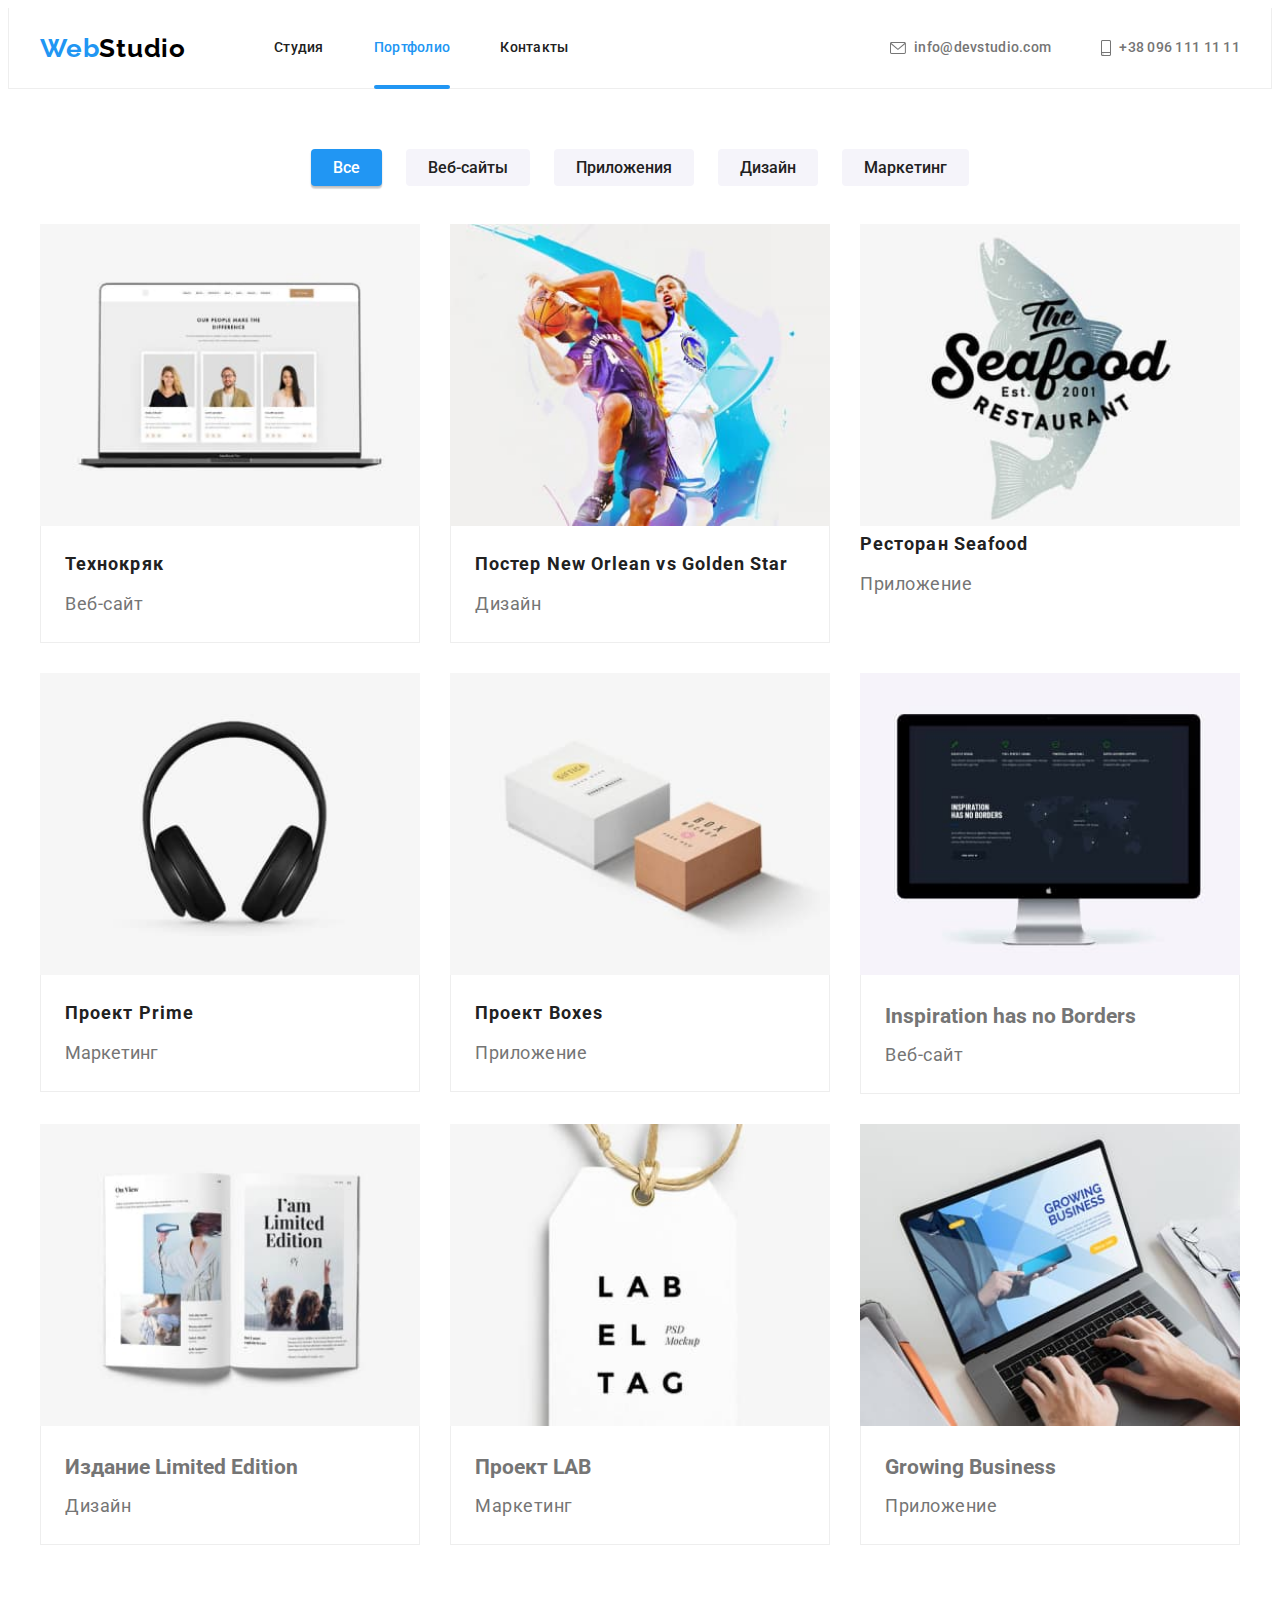
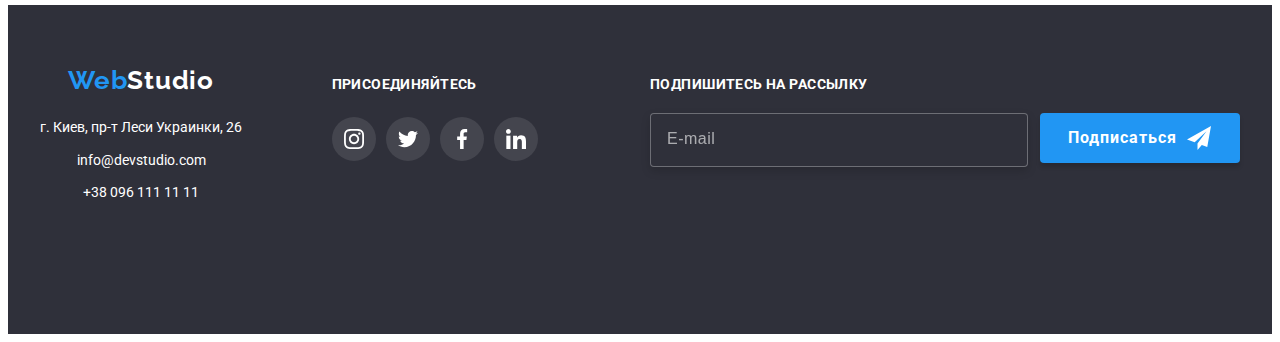
==== commit 0cb56106: "команда фото" ====
--- a/portfolio.html
+++ b/portfolio.html
@@ -23,10 +23,12 @@
 
     <header class="header">
         <div class="container header__container">
+
+            <a class="logo link" href="">Web<span class="logo_theme_dark logo">Studio</span></a>
+           
             <nav class="nav">
     
-                <a class="logo link" href="">Web<span class="logo_theme_dark logo">Studio</span></a>
-    
+               
                 <ul class="menu list">
                     <li class="menu__item">
                         <a class="menu__link link" href="./index.html">Студия</a>
@@ -453,7 +455,7 @@
 
     <footer class="footer">
         <div class="container footer__container">
-            <div class="adress-wrapper">
+            <div class="address-wrapper">
                 <a class="logo link" href="">Web<span class="logo_theme_light logo">Studio</span></a>
     
                 <address class="footer-contacts">
--- a/css/portfolio.min.css
+++ b/css/portfolio.min.css
@@ -1,2 +1,2 @@
-:root{--main-font: 'Roboto', sans-serif;--secondary-font: 'Raleway', sans-serif;--main-text-color: #757575;--secondary-text-color: #212121;--white-text-color: #ffffff;--accent-color: #2196f3;--main-bgr-color: #fff;--secondary-bgr-color: #2f303a;--logo-dark-theme: #000;--logo-light-theme: #fff;--btn-background: #f5f4fa;--section-pt: 47px;--section-pb: 47px;--timing-function: cubic-bezier(0.4, 0, 0.2, 1)}.visually-hidden{position:absolute !important;clip:rect(1px 1px 1px 1px);clip:rect(1px, 1px, 1px, 1px);padding:0 !important;border:0 !important;height:1px !important;width:1px !important;overflow:hidden}body{font-family:var(--main-font);color:var(--main-text-color);background-color:var(--main-bgr-color)}h1,h2,h3,h4,h5,h6,p{margin:0}ul,ol{margin:0;padding:0}img{display:block}.link{text-decoration:none;color:inherit;display:block}.list{list-style:none}.container{padding-right:15px;padding-left:15px;max-width:480px;margin:0 auto}.header .container{display:flex;align-items:center;justify-content:space-between}@media screen and (min-width: 768px){.container{max-width:768px}.header .container{justify-content:flex-end}.footer .container{display:flex}}@media screen and (min-width: 1200px){.container{display:block;max-width:1200px;margin:0 auto}.header .container{display:flex;align-items:center}.footer .container{display:flex;justify-content:space-between;align-items:baseline}}.logo{font-weight:700;font-size:24px;line-height:1.16;letter-spacing:0.03em;font-family:var(--secondary-font);color:var(--accent-color)}.logo_theme_dark{margin-right:0;color:var(--logo-dark-theme)}.logo_theme_light{color:var(--logo-light-theme)}@media screen and (min-width: 1200px){.logo{font-size:26px;line-height:1.19}}.burger-btn{background-color:transparent;border:none;padding:0;fill:var(--secondary-text-color);cursor:pointer;transition:fill 250ms var(--timing-function)}.burger-btn:hover,.burger-btn:focus{fill:var(--accent-color)}@media screen and (min-width: 768px){.burger-btn{display:none}}.header{padding-top:16px;padding-bottom:16px;border-color:var(--main-bgr-color);border:1px solid #eee;border-top:none}@media screen and (min-width: 768px){.header{padding:0}}.nav{display:none}@media screen and (min-width: 768px){.nav{display:flex;align-items:center;margin-left:88px}.menu{display:flex;align-items:center}.menu__link{padding-top:32px;padding-bottom:32px;font-weight:500;font-size:14px;line-height:1.14;letter-spacing:0.02em;color:var(--secondary-text-color);transition:color 250ms var(--timing-function)}.menu__link:hover,.menu__link:focus{color:var(--accent-color)}.menu__link_current{color:var(--accent-color)}.menu__link_current::after{content:'';display:inline-block;margin:0;position:absolute;bottom:-1px;left:0;width:100%;height:4px;border-radius:2px;background-color:var(--accent-color)}.menu__item{position:relative}.menu__item:not(:last-child){margin-right:50px}.menu__item:last-child{margin-right:84px}}.contact-list{display:none}@media screen and (min-width: 768px){.contact-list{display:flex;flex-direction:column;align-items:flex-start;justify-content:center;font-weight:500;font-size:14px;line-height:1.14;letter-spacing:0.02em}.contact-list__item:first-child{margin-bottom:10px}.contact-list__link{display:flex;transition:color 250ms var(--timing-function)}.contact-list__link:hover,.contact-list__link:focus{color:var(--accent-color)}.contact-list__icon-envelop,.contact-list__icon-smartphone{fill:#757575;margin-right:8px;transition:fill 250ms var(--timing-function)}.contact-list__link:hover .contact-list__icon-envelop,.contact-list__link:focus .contact-list__icon-envelop{fill:var(--accent-color)}.contact-list__link:hover .contact-list__icon-smartphone,.contact-list__link:focus .contact-list__icon-smartphone{fill:var(--accent-color)}}@media screen and (min-width: 1200px){.contact-list{margin-left:auto;display:flex;flex-direction:row;align-items:center;justify-content:center}.contact-list .contact-list__item:not(:last-child){margin-right:50px;margin-bottom:0}.contact-list__link{display:flex;align-items:center;padding-top:32px;padding-bottom:32px}}.mobile-menu{position:fixed;top:50%;left:0;width:100vw;max-width:480px;height:100vh;padding:48px 40px;display:flex;flex-direction:column;justify-content:space-between;background:#ffffff;box-shadow:0px 4px 8px rgba(0,0,0,0.04),0px 2px 4px rgba(0,0,0,0.08),0px 1px 3px rgba(0,0,0,0.16);transform:translateX(100%) translateY(50%);transition:transform 250ms var(--timing-function)}.mobile-menu__close-btn{position:absolute;top:10px;right:15px;background-color:transparent;border:none;padding:0;fill:var(--secondary-text-color)}.mobile-menu__item{font-size:40px;font-weight:500;line-height:1.18;letter-spacing:.02em;color:var(--secondary-text-color)}.mobile-menu__item:not(:last-child){margin-bottom:32px}.mobile-menu__link{transition:color 250ms var(--timing-function)}.mobile-menu__link:hover,.mobile-menu__link:focus{color:var(--accent-color)}.mobile-menu__link_current{color:var(--accent-color)}.mobile-menu__close-btn{cursor:pointer;transition:fill 250ms var(--timing-function)}.mobile-menu__close-btn:hover,.mobile-menu__close-btn:focus{fill:var(--accent-color)}.mobile-menu__link-tel{font-size:34px;font-weight:500;line-height:1.18;letter-spacing:.02em;color:var(--accent-color);margin-bottom:32px;width:100vw}.mobile-menu__link-email{font-size:24px;font-weight:500;line-height:1.17;letter-spacing:.02em;color:var(--main-text-color)}.mobile-menu__social-list{display:flex;justify-content:space-between;align-items:center;margin-top:64px}.mobile-menu__social-item:not(:first-child){border-left:1px solid rgba(33,33,33,0.2);padding-left:10px;margin-left:20px}.mobile-menu__social-link{color:var(--accent-color);transition:transform 250ms var(--timing-function)}@media screen and (max-width: 480px){.mobile-menu__wrapper{max-width:320px}}.is-open{transform:translateX(0) translateY(-50%)}@media screen and (min-width: 768px){.mobile-menu{display:none}}.section{padding-top:60px;padding-bottom:60px;background-color:var(--main-bgr-color)}.title{font-weight:700;font-size:36px;line-height:1.16;text-align:center;letter-spacing:0.03em;color:var(--secondary-text-color)}.product .title,.clients .title,.team-members .title{margin-bottom:50px}.title-item{font-weight:700;font-size:14px;line-height:1.14;letter-spacing:0.03em;text-transform:uppercase;color:var(--secondary-text-color)}.advantages .title-item,.member-list__item .title-item{margin-bottom:10px}.advantages .title-item{text-align:center}@media screen and (min-width: 320px) and (max-width: 1199px){.team-members .title,.clients .title{font-size:28px;line-height:1.17}}.description{font-size:14px;line-height:1.7;color:var(--main-text-color)}@media screen and (min-width: 1200px){.team-members{padding-top:94px;padding-bottom:94px}}.portfolio-btn-list{display:flex;justify-content:center;margin-bottom:39px}.portfolio-btn-list__item:not(:last-child){margin-right:8px}.portfolio-btn-list__btn-item{padding-left:22px;padding-right:22px;padding-top:5.5px;padding-bottom:5.5px;border-radius:4px;border:none;font-family:inherit;font-weight:500;font-size:16px;line-height:1.62;text-align:center;cursor:pointer;color:var(--secondary-text-color);background-color:var(--btn-background);transition:color 250ms var(--timing-function),background-color 250ms var(--timing-function),box-shadow 250ms var(--timing-function)}.portfolio-btn-list__btn-item:hover,.portfolio-btn-list__btn-item:focus{color:var(--white-text-color);background-color:var(--accent-color);box-shadow:0px 3px 1px rgba(0,0,0,0.1),0px 1px 2px rgba(0,0,0,0.08),0px 2px 2px rgba(0,0,0,0.12)}.portfolio-btn-list_btn-current{color:var(--white-text-color);background-color:var(--accent-color);box-shadow:0px 3px 1px rgba(0,0,0,0.1),0px 1px 2px rgba(0,0,0,0.08),0px 2px 2px rgba(0,0,0,0.12)}.examples-list__img{width:100%;height:auto}.examples-list{font-size:18px;line-height:2}.examples-list__title{margin-bottom:4px;font-size:18px;font-weight:700;letter-spacing:0.06em;color:var(--secondary-text-color)}.examples-list__desc{letter-spacing:0.03em;color:var(--main-text-color)}.examples-list__desc-box{border:1px solid #eee;border-top:none;padding-top:20px;padding-bottom:20px;padding-left:24px;padding-right:24px}.examples-list__wrapper{position:relative;overflow:hidden}.examples-list__link{transition:box-shadow 250ms var(--timing-function)}.examples-list__link:hover,.examples-list__link:focus{box-shadow:0px 1px 1px rgba(0,0,0,0.12),0px 4px 4px rgba(0,0,0,0.06),1px 4px 6px rgba(0,0,0,0.16)}.examples-list__overlay{position:absolute;top:0;left:0;height:100%;padding-left:24px;padding-right:24px;padding-top:63px;padding-bottom:63px;color:var(--white-text-color);background:rgba(33,150,243,0.9);font-size:18px;line-height:1.55;letter-spacing:0.03em;transform:translateY(100%);transition:transform 250ms var(--timing-function)}.examples-list__link:hover .examples-list__overlay,.examples-list__link:focus .examples-list__overlay{transform:translateY(0%)}@media screen and (max-width: 767px){.examples-list__item:not(:last-child){margin-bottom:30px}}@media screen and (min-width: 787px){.examples-list{display:flex;flex-wrap:wrap;margin-left:-30px;margin-top:-30px}.examples-list__item{flex-basis:calc(100% / 2 - 30px);margin-left:30px;margin-top:30px}}@media screen and (min-width: 1200px){.examples-list{display:flex;flex-wrap:wrap;margin-left:-30px;margin-top:-30px}.examples-list__item{flex-basis:calc(100% / 3 - 30px);margin-left:30px;margin-top:30px}}.footer{padding-top:60px;padding-bottom:60px;background-color:var(--secondary-bgr-color);color:var(--white-text-color);font-size:14px;line-height:1.7}@media screen and (min-width: 320px){.address-wrapper{text-align:center;margin-bottom:60px}.join-wrapper{display:block;margin-bottom:60px}.sign-form__input{width:100%}}@media screen and (min-width: 320px) and (max-width: 767px){.footer .sign-form{display:block;text-align:center;margin:0 auto}}@media screen and (min-width: 768px) and (max-width: 1199px){.footer .container{display:flex;flex-wrap:wrap;justify-content:center;align-items:baseline}.footer .logo{text-align:center}.sign-form__input{width:450px}.address-wrapper{margin-right:165px;margin-bottom:60px}.footer-contacts{text-align:center}.join-wrapper{text-align:center;width:206px}.sign-form{text-align:center}.sign-form__wrapper{flex-direction:column;align-items:center}.sign-form__field:not(:last-child){margin-bottom:20px}.sign-form__input{width:450px}}.footer-contacts{font-style:normal;margin-top:20px;margin-bottom:9px}.footer-contacts>.link:nth-child(-n+2){margin-bottom:9px}.footer-contacts__mail{transition:color 250ms var(--timing-function)}.footer-contacts__mail:hover,.footer-contacts__mail:focus{color:var(--accent-color)}.footer-contacts__tel{transition:color 250ms var(--timing-function)}.footer-contacts__tel:hover,.footer-contacts__tel:focus{color:var(--accent-color)}.join-wrapper{width:206px;height:80;margin-left:70px}.join{line-height:1.14;letter-spacing:0.03em;text-transform:uppercase}.social-dark-list{display:flex;justify-content:space-between;align-items:center;margin-top:20px}.social-dark-list__icon{fill:#ffffff}.social-dark-list__link{display:flex;align-items:center;justify-content:center;width:44px;height:44px;border-radius:50%;background-color:rgba(255,255,255,0.1);transition:background-color 250ms var(--timing-function)}.social-dark-list__link:hover,.social-dark-list__link:focus{background-color:var(--accent-color)}.sign-form{flex-direction:column;display:flex;justify-content:space-between;margin-left:93px}.sign-form__tittle{font-size:14px;line-height:1.14;letter-spacing:0.03em;text-transform:uppercase}.sign-form__btn{display:flex;margin:0 auto;align-items:center;min-width:200px;max-height:50px;padding-top:10px;padding-bottom:10px;padding-left:28px;padding-right:28px;border-radius:4px;border:none;font-family:inherit;font-weight:700;font-size:16px;line-height:1.87;letter-spacing:0.06em;cursor:pointer;color:var(--white-text-color);background-color:var(--accent-color);box-shadow:0px 4px 4px rgba(0,0,0,0.15)}.sign-form__icon{margin-left:10px}.sign-form__wrapper{display:flex;margin-top:20px}.sign-form__input{width:358px;margin-right:12px;height:50px;padding-left:16px;border:1px solid rgba(255,255,255,0.3);border-radius:4px;filter:drop-shadow(0px 4px 4px rgba(0,0,0,0.15));background-color:var(--secondary-bgr-color);color:var(--white-text-color);transition:border-color 250ms var(--timing-function)}.sign-form__input:focus{border-color:var(--accent-color)}.sign-form__input::placeholder{font-size:16px;line-height:1.25;letter-spacing:0.03em;color:rgba(255,255,255,0.6)}.backdrop{position:fixed;top:0;left:0;width:100vw;height:100vh;background-color:rgba(0,0,0,0.2);transition:opacity 250ms var(--timing-function),visibility 250ms var(--timing-function),pointer-events 250ms var(--timing-function);opacity:1}.is-hidden{opacity:0;visibility:hidden;pointer-events:none}.modal{position:absolute;padding:40px;top:50%;left:50%;transform:translate(-50%, -50%) scale(1);width:95%;background-color:#ffffff;box-shadow:0px 1px 3px rgba(0,0,0,0.12),0px 1px 1px rgba(0,0,0,0.14),0px 2px 1px rgba(0,0,0,0.2);border-radius:4px}.modal__close-btn{position:absolute;padding:0;top:8px;right:8px;display:flex;align-items:center;justify-content:center;width:30px;height:30px;background-color:#ffffff;border:1px solid rgba(0,0,0,0.1);border-radius:50%;cursor:pointer}.is-hidden .modal{transform:translate(-50%, -50%) scale(0.9)}.modal-form{display:flex;flex-direction:column}.modal-form__title{margin-bottom:12px;font-size:20px;font-weight:700;line-height:1.5;letter-spacing:.03em;text-align:center;color:var(--secondary-text-color)}.modal-form__field{position:relative;margin-bottom:10px;font-size:12px;line-height:1.16;letter-spacing:0.01em;color:#757575}.modal-form__input-wrapper{display:block;margin-top:4px;position:relative}.modal-form__link{color:var(--accent-color)}.modal-form__btn{align-self:center;padding-top:10px;padding-bottom:10px;padding-left:56px;padding-right:56px;border-radius:4px;border:none;font-family:inherit;font-weight:700;font-size:16px;line-height:1.87;align-items:center;letter-spacing:0.06em;cursor:pointer;color:var(--white-text-color);background-color:#188ce8;box-shadow:0px 4px 4px rgba(0,0,0,0.15)}.modal-form__input{width:100%;height:40px;padding-left:42px;border:1px solid rgba(33,33,33,0.2);border-radius:4px;transition:border-color 250ms var(--timing-function)}.modal-form__input:focus{outline:none;border-color:var(--accent-color)}.modal-form__icon{position:absolute;top:50%;left:12px;transform:translateY(-50%);transition:fill 250ms var(--timing-function)}.modal-form__input:focus+.modal-form__icon{fill:var(--accent-color)}.modal-form__comment{width:100%;height:120px;margin-top:4px;margin-bottom:20px;padding:12px 16px;border:1px solid rgba(33,33,33,0.2);border-radius:4px;resize:none;transition:border-color 250ms var(--timing-function)}.modal-form__comment::placeholder{font-size:12px;line-height:1.16;letter-spacing:0.01em;color:rgba(117,117,117,0.5)}.modal-form__comment:focus{outline:none;border-color:var(--accent-color)}.modal-form__check-desc{display:flex;justify-content:center;align-items:center;margin-bottom:30px;font-size:14px;line-height:1.7;letter-spacing:0.03em;color:#757575}.modal-form__check-desc::before{content:'';margin-right:8px;display:block;width:16px;height:16px;border:2px solid #212121;background:#ffffff;border-radius:4px;cursor:pointer}.modal-form__term:checked+.modal-form__check-desc::before::before{background-image:url("../images/Vector.svg");background-position:center;background-color:var(--accent-color);background-repeat:no-repeat}.modal-form__term:focus+.modal-form__check-desc::before::before{border-color:var(--accent-color)}@media screen and (max-width: 767px){.sign-form__wrapper{display:flex;align-content:center;flex-direction:column}.sign-form__tittle{margin-bottom:20px}.sign-form__input{margin:0 auto}.sign-form__btn{margin-top:20px}}
+:root{--main-font: 'Roboto', sans-serif;--secondary-font: 'Raleway', sans-serif;--main-text-color: #757575;--secondary-text-color: #212121;--white-text-color: #ffffff;--accent-color: #2196f3;--main-bgr-color: #fff;--secondary-bgr-color: #2f303a;--logo-dark-theme: #000;--logo-light-theme: #fff;--btn-background: #f5f4fa;--section-pt: 47px;--section-pb: 47px;--timing-function: cubic-bezier(0.4, 0, 0.2, 1)}.visually-hidden{position:absolute !important;clip:rect(1px 1px 1px 1px);clip:rect(1px, 1px, 1px, 1px);padding:0 !important;border:0 !important;height:1px !important;width:1px !important;overflow:hidden}body{font-family:var(--main-font);color:var(--main-text-color);background-color:var(--main-bgr-color)}h1,h2,h3,h4,h5,h6,p{margin:0}ul,ol{margin:0;padding:0}img{display:block}.link{text-decoration:none;color:inherit;display:block}.list{list-style:none}.container{padding-right:15px;padding-left:15px;max-width:480px;margin:0 auto}.header .container{display:flex;align-items:center;justify-content:space-between}@media screen and (min-width: 768px){.container{max-width:768px}.header .container{justify-content:flex-end}.footer .container{display:flex}}@media screen and (min-width: 1200px){.container{display:block;max-width:1200px;margin:0 auto}.header .container{display:flex;align-items:center}.footer .container{display:flex;justify-content:space-between;align-items:baseline}}.logo{font-weight:700;font-size:24px;line-height:1.16;letter-spacing:0.03em;font-family:var(--secondary-font);color:var(--accent-color)}.logo_theme_dark{margin-right:0;color:var(--logo-dark-theme)}.logo_theme_light{color:var(--logo-light-theme)}@media screen and (min-width: 1200px){.logo{font-size:26px;line-height:1.19}}.burger-btn{background-color:transparent;border:none;padding:0;fill:var(--secondary-text-color);cursor:pointer;transition:fill 250ms var(--timing-function)}.burger-btn:hover,.burger-btn:focus{fill:var(--accent-color)}@media screen and (min-width: 768px){.burger-btn{display:none}}.header{padding-top:16px;padding-bottom:16px;border-color:var(--main-bgr-color);border:1px solid #eee;border-top:none}@media screen and (min-width: 768px){.header{padding:0}}.nav{display:none}@media screen and (min-width: 768px){.nav{display:flex;align-items:center}.menu{display:flex;align-items:center;margin-left:88px}.menu__link{padding-top:32px;padding-bottom:32px;font-weight:500;font-size:14px;line-height:1.14;letter-spacing:0.02em;color:var(--secondary-text-color);transition:color 250ms var(--timing-function)}.menu__link:hover,.menu__link:focus{color:var(--accent-color)}.menu__link_current{color:var(--accent-color)}.menu__link_current::after{content:'';display:inline-block;margin:0;position:absolute;bottom:-1px;left:0;width:100%;height:4px;border-radius:2px;background-color:var(--accent-color)}.menu__item{position:relative}.menu__item:not(:last-child){margin-right:50px}.menu__item:last-child{margin-right:84px}}.contact-list{display:none}@media screen and (min-width: 768px){.contact-list{display:flex;flex-direction:column;align-items:flex-start;justify-content:center;font-weight:500;font-size:14px;line-height:1.14;letter-spacing:0.02em}.contact-list__item:first-child{margin-bottom:10px}.contact-list__link{display:flex;transition:color 250ms var(--timing-function)}.contact-list__link:hover,.contact-list__link:focus{color:var(--accent-color)}.contact-list__icon-envelop,.contact-list__icon-smartphone{fill:#757575;margin-right:8px;transition:fill 250ms var(--timing-function)}.contact-list__link:hover .contact-list__icon-envelop,.contact-list__link:focus .contact-list__icon-envelop{fill:var(--accent-color)}.contact-list__link:hover .contact-list__icon-smartphone,.contact-list__link:focus .contact-list__icon-smartphone{fill:var(--accent-color)}}@media screen and (min-width: 1200px){.contact-list{margin-left:auto;display:flex;flex-direction:row;align-items:center;justify-content:center}.contact-list .contact-list__item:not(:last-child){margin-right:50px;margin-bottom:0}.contact-list__link{display:flex;align-items:center;padding-top:32px;padding-bottom:32px}}.mobile-menu{position:fixed;top:50%;left:0;width:100vw;max-width:480px;height:100vh;padding:48px 40px;display:flex;flex-direction:column;justify-content:space-between;background:#ffffff;box-shadow:0px 4px 8px rgba(0,0,0,0.04),0px 2px 4px rgba(0,0,0,0.08),0px 1px 3px rgba(0,0,0,0.16);transform:translateX(100%) translateY(50%);transition:transform 250ms var(--timing-function)}.mobile-menu__close-btn{position:absolute;top:10px;right:15px;background-color:transparent;border:none;padding:0;fill:var(--secondary-text-color)}.mobile-menu__item{font-size:40px;font-weight:500;line-height:1.18;letter-spacing:.02em;color:var(--secondary-text-color)}.mobile-menu__item:not(:last-child){margin-bottom:32px}.mobile-menu__link{transition:color 250ms var(--timing-function)}.mobile-menu__link:hover,.mobile-menu__link:focus{color:var(--accent-color)}.mobile-menu__link_current{color:var(--accent-color)}.mobile-menu__close-btn{cursor:pointer;transition:fill 250ms var(--timing-function)}.mobile-menu__close-btn:hover,.mobile-menu__close-btn:focus{fill:var(--accent-color)}.mobile-menu__link-tel{font-size:34px;font-weight:500;line-height:1.18;letter-spacing:.02em;color:var(--accent-color);margin-bottom:32px;width:100vw}.mobile-menu__link-email{font-size:24px;font-weight:500;line-height:1.17;letter-spacing:.02em;color:var(--main-text-color)}.mobile-menu__social-list{display:flex;justify-content:space-between;align-items:center;margin-top:64px}.mobile-menu__social-item:not(:first-child){border-left:1px solid rgba(33,33,33,0.2);padding-left:10px;margin-left:20px}.mobile-menu__social-link{color:var(--accent-color);transition:transform 250ms var(--timing-function)}@media screen and (max-width: 480px){.mobile-menu__wrapper{max-width:320px}}.is-open{transform:translateX(0) translateY(-50%)}@media screen and (min-width: 768px){.mobile-menu{display:none}}.section{padding-top:60px;padding-bottom:60px;background-color:var(--main-bgr-color)}.title{font-weight:700;font-size:36px;line-height:1.16;text-align:center;letter-spacing:0.03em;color:var(--secondary-text-color)}.product .title,.clients .title,.team-members .title{margin-bottom:50px}.title-item{font-weight:700;font-size:14px;line-height:1.14;letter-spacing:0.03em;text-transform:uppercase;color:var(--secondary-text-color)}.advantages .title-item,.member-list__item .title-item{margin-bottom:10px}.advantages .title-item{text-align:center}@media screen and (min-width: 320px) and (max-width: 1199px){.team-members .title,.clients .title{font-size:28px;line-height:1.17}}.description{font-size:14px;line-height:1.7;color:var(--main-text-color)}@media screen and (min-width: 1200px){.team-members{padding-top:94px;padding-bottom:94px}}.portfolio-btn-list{display:flex;margin-right:auto;margin-left:auto;flex-wrap:wrap;justify-content:flex-start;align-items:center;margin:-8px;margin-bottom:40px}.portfolio-btn-list__btn-item{margin:8px;padding-left:22px;padding-right:22px;padding-top:5.5px;padding-bottom:5.5px;border-radius:4px;border:none;font-family:inherit;font-weight:500;font-size:16px;line-height:1.62;text-align:center;cursor:pointer;color:var(--secondary-text-color);background-color:var(--btn-background);transition:color 250ms var(--timing-function),background-color 250ms var(--timing-function),box-shadow 250ms var(--timing-function)}.portfolio-btn-list__btn-item:hover,.portfolio-btn-list__btn-item:focus{color:var(--white-text-color);background-color:var(--accent-color);box-shadow:0px 3px 1px rgba(0,0,0,0.1),0px 1px 2px rgba(0,0,0,0.08),0px 2px 2px rgba(0,0,0,0.12)}.portfolio-btn-list_btn-current{color:var(--white-text-color);background-color:var(--accent-color);box-shadow:0px 3px 1px rgba(0,0,0,0.1),0px 1px 2px rgba(0,0,0,0.08),0px 2px 2px rgba(0,0,0,0.12)}@media screen and (min-width: 768px){.portfolio-btn-list{display:flex;justify-content:center;margin-bottom:30px}.portfolio-btn-list__item:not(:last-child){margin-right:8px}}@media screen and (min-width: 1200){.portfolio-btn-list{margin-bottom:50px}}.examples-list__img{width:100%;height:auto}.examples-list{font-size:18px;line-height:2}.examples-list__title{margin-bottom:4px;font-size:18px;font-weight:700;letter-spacing:0.06em;color:var(--secondary-text-color)}.examples-list__desc{letter-spacing:0.03em;color:var(--main-text-color)}.examples-list__desc-box{border:1px solid #eee;border-top:none;padding-top:20px;padding-bottom:20px;padding-left:24px;padding-right:24px}.examples-list__wrapper{position:relative;overflow:hidden}.examples-list__link{transition:box-shadow 250ms var(--timing-function)}.examples-list__link:hover,.examples-list__link:focus{box-shadow:0px 1px 1px rgba(0,0,0,0.12),0px 4px 4px rgba(0,0,0,0.06),1px 4px 6px rgba(0,0,0,0.16)}.examples-list__overlay{position:absolute;top:0;left:0;height:100%;padding-left:24px;padding-right:24px;padding-top:63px;padding-bottom:63px;color:var(--white-text-color);background:rgba(33,150,243,0.9);font-size:18px;line-height:1.55;letter-spacing:0.03em;transform:translateY(100%);transition:transform 250ms var(--timing-function)}.examples-list__link:hover .examples-list__overlay,.examples-list__link:focus .examples-list__overlay{transform:translateY(0%)}@media screen and (max-width: 767px){.examples-list__item:not(:last-child){margin-bottom:30px}}@media screen and (min-width: 787px){.examples-list{display:flex;flex-wrap:wrap;margin-left:-30px;margin-top:-30px}.examples-list__item{flex-basis:calc(100% / 2 - 30px);margin-left:30px;margin-top:30px}}@media screen and (min-width: 1200px){.examples-list{display:flex;flex-wrap:wrap;margin-left:-30px;margin-top:-30px}.examples-list__item{flex-basis:calc(100% / 3 - 30px);margin-left:30px;margin-top:30px}}.footer{padding-top:60px;padding-bottom:60px;background-color:var(--secondary-bgr-color);color:var(--white-text-color);font-size:14px;line-height:1.7}@media screen and (min-width: 320px){.address-wrapper{text-align:center;margin-bottom:60px}.join-wrapper{display:block;margin-bottom:60px}.sign-form__input{width:100%}}@media screen and (min-width: 320px) and (max-width: 767px){.footer .sign-form{display:block;text-align:center;margin:0 auto}}@media screen and (min-width: 768px) and (max-width: 1199px){.footer .container{display:flex;flex-wrap:wrap;justify-content:center;align-items:baseline}.footer .logo{text-align:center}.sign-form__input{width:450px}.address-wrapper{margin-right:165px;margin-bottom:60px}.footer-contacts{text-align:center}.join-wrapper{text-align:center;width:206px}.sign-form{text-align:center}.sign-form__wrapper{flex-direction:column;align-items:center}.sign-form__field:not(:last-child){margin-bottom:20px}.sign-form__input{width:450px}}.footer-contacts{font-style:normal;margin-top:20px;margin-bottom:9px}.footer-contacts>.link:nth-child(-n+2){margin-bottom:9px}.footer-contacts__mail{transition:color 250ms var(--timing-function)}.footer-contacts__mail:hover,.footer-contacts__mail:focus{color:var(--accent-color)}.footer-contacts__tel{transition:color 250ms var(--timing-function)}.footer-contacts__tel:hover,.footer-contacts__tel:focus{color:var(--accent-color)}.join-wrapper{width:206px;height:80;margin-left:70px}.join{line-height:1.14;letter-spacing:0.03em;text-transform:uppercase}.social-dark-list{display:flex;justify-content:space-between;align-items:center;margin-top:20px}.social-dark-list__icon{fill:#ffffff}.social-dark-list__link{display:flex;align-items:center;justify-content:center;width:44px;height:44px;border-radius:50%;background-color:rgba(255,255,255,0.1);transition:background-color 250ms var(--timing-function)}.social-dark-list__link:hover,.social-dark-list__link:focus{background-color:var(--accent-color)}.sign-form{flex-direction:column;display:flex;justify-content:space-between;margin-left:93px}.sign-form__tittle{font-size:14px;line-height:1.14;letter-spacing:0.03em;text-transform:uppercase}.sign-form__btn{display:flex;margin:0 auto;align-items:center;min-width:200px;max-height:50px;padding-top:10px;padding-bottom:10px;padding-left:28px;padding-right:28px;border-radius:4px;border:none;font-family:inherit;font-weight:700;font-size:16px;line-height:1.87;letter-spacing:0.06em;cursor:pointer;color:var(--white-text-color);background-color:var(--accent-color);box-shadow:0px 4px 4px rgba(0,0,0,0.15)}.sign-form__icon{margin-left:10px}.sign-form__wrapper{display:flex;margin-top:20px}.sign-form__input{width:358px;margin-right:12px;height:50px;padding-left:16px;border:1px solid rgba(255,255,255,0.3);border-radius:4px;filter:drop-shadow(0px 4px 4px rgba(0,0,0,0.15));background-color:var(--secondary-bgr-color);color:var(--white-text-color);transition:border-color 250ms var(--timing-function)}.sign-form__input:focus{border-color:var(--accent-color)}.sign-form__input::placeholder{font-size:16px;line-height:1.25;letter-spacing:0.03em;color:rgba(255,255,255,0.6)}.backdrop{position:fixed;top:0;left:0;width:100vw;height:100vh;background-color:rgba(0,0,0,0.2);transition:opacity 250ms var(--timing-function),visibility 250ms var(--timing-function),pointer-events 250ms var(--timing-function);opacity:1}.is-hidden{opacity:0;visibility:hidden;pointer-events:none}.modal{position:absolute;padding:40px;top:50%;left:50%;transform:translate(-50%, -50%) scale(1);width:95%;background-color:#ffffff;box-shadow:0px 1px 3px rgba(0,0,0,0.12),0px 1px 1px rgba(0,0,0,0.14),0px 2px 1px rgba(0,0,0,0.2);border-radius:4px}.modal__close-btn{position:absolute;padding:0;top:8px;right:8px;display:flex;align-items:center;justify-content:center;width:30px;height:30px;background-color:#ffffff;border:1px solid rgba(0,0,0,0.1);border-radius:50%;cursor:pointer}.is-hidden .modal{transform:translate(-50%, -50%) scale(0.9)}.modal-form{display:flex;flex-direction:column}.modal-form__title{margin-bottom:12px;font-size:20px;font-weight:700;line-height:1.5;letter-spacing:.03em;text-align:center;color:var(--secondary-text-color)}.modal-form__field{position:relative;margin-bottom:10px;font-size:12px;line-height:1.16;letter-spacing:0.01em;color:#757575}.modal-form__input-wrapper{display:block;margin-top:4px;position:relative}.modal-form__link{color:var(--accent-color)}.modal-form__btn{align-self:center;padding-top:10px;padding-bottom:10px;padding-left:56px;padding-right:56px;border-radius:4px;border:none;font-family:inherit;font-weight:700;font-size:16px;line-height:1.87;align-items:center;letter-spacing:0.06em;cursor:pointer;color:var(--white-text-color);background-color:#188ce8;box-shadow:0px 4px 4px rgba(0,0,0,0.15)}.modal-form__input{width:100%;height:40px;padding-left:42px;border:1px solid rgba(33,33,33,0.2);border-radius:4px;transition:border-color 250ms var(--timing-function)}.modal-form__input:focus{outline:none;border-color:var(--accent-color)}.modal-form__icon{position:absolute;top:50%;left:12px;transform:translateY(-50%);transition:fill 250ms var(--timing-function)}.modal-form__input:focus+.modal-form__icon{fill:var(--accent-color)}.modal-form__comment{width:100%;height:120px;margin-top:4px;margin-bottom:20px;padding:12px 16px;border:1px solid rgba(33,33,33,0.2);border-radius:4px;resize:none;transition:border-color 250ms var(--timing-function)}.modal-form__comment::placeholder{font-size:12px;line-height:1.16;letter-spacing:0.01em;color:rgba(117,117,117,0.5)}.modal-form__comment:focus{outline:none;border-color:var(--accent-color)}.modal-form__check-desc{display:flex;justify-content:center;align-items:center;margin-bottom:30px;font-size:14px;line-height:1.7;letter-spacing:0.03em;color:#757575}.modal-form__check-desc::before{content:'';margin-right:8px;display:block;width:16px;height:16px;border:2px solid #212121;background:#ffffff;border-radius:4px;cursor:pointer}.modal-form__term:checked+.modal-form__check-desc::before::before{background-image:url("../images/Vector.svg");background-position:center;background-color:var(--accent-color);background-repeat:no-repeat}.modal-form__term:focus+.modal-form__check-desc::before::before{border-color:var(--accent-color)}@media screen and (max-width: 767px){.sign-form__wrapper{display:flex;align-content:center;flex-direction:column}.sign-form__tittle{margin-bottom:20px}.sign-form__input{margin:0 auto}.sign-form__btn{margin-top:20px}}
 /*# sourceMappingURL=portfolio.min.css.map */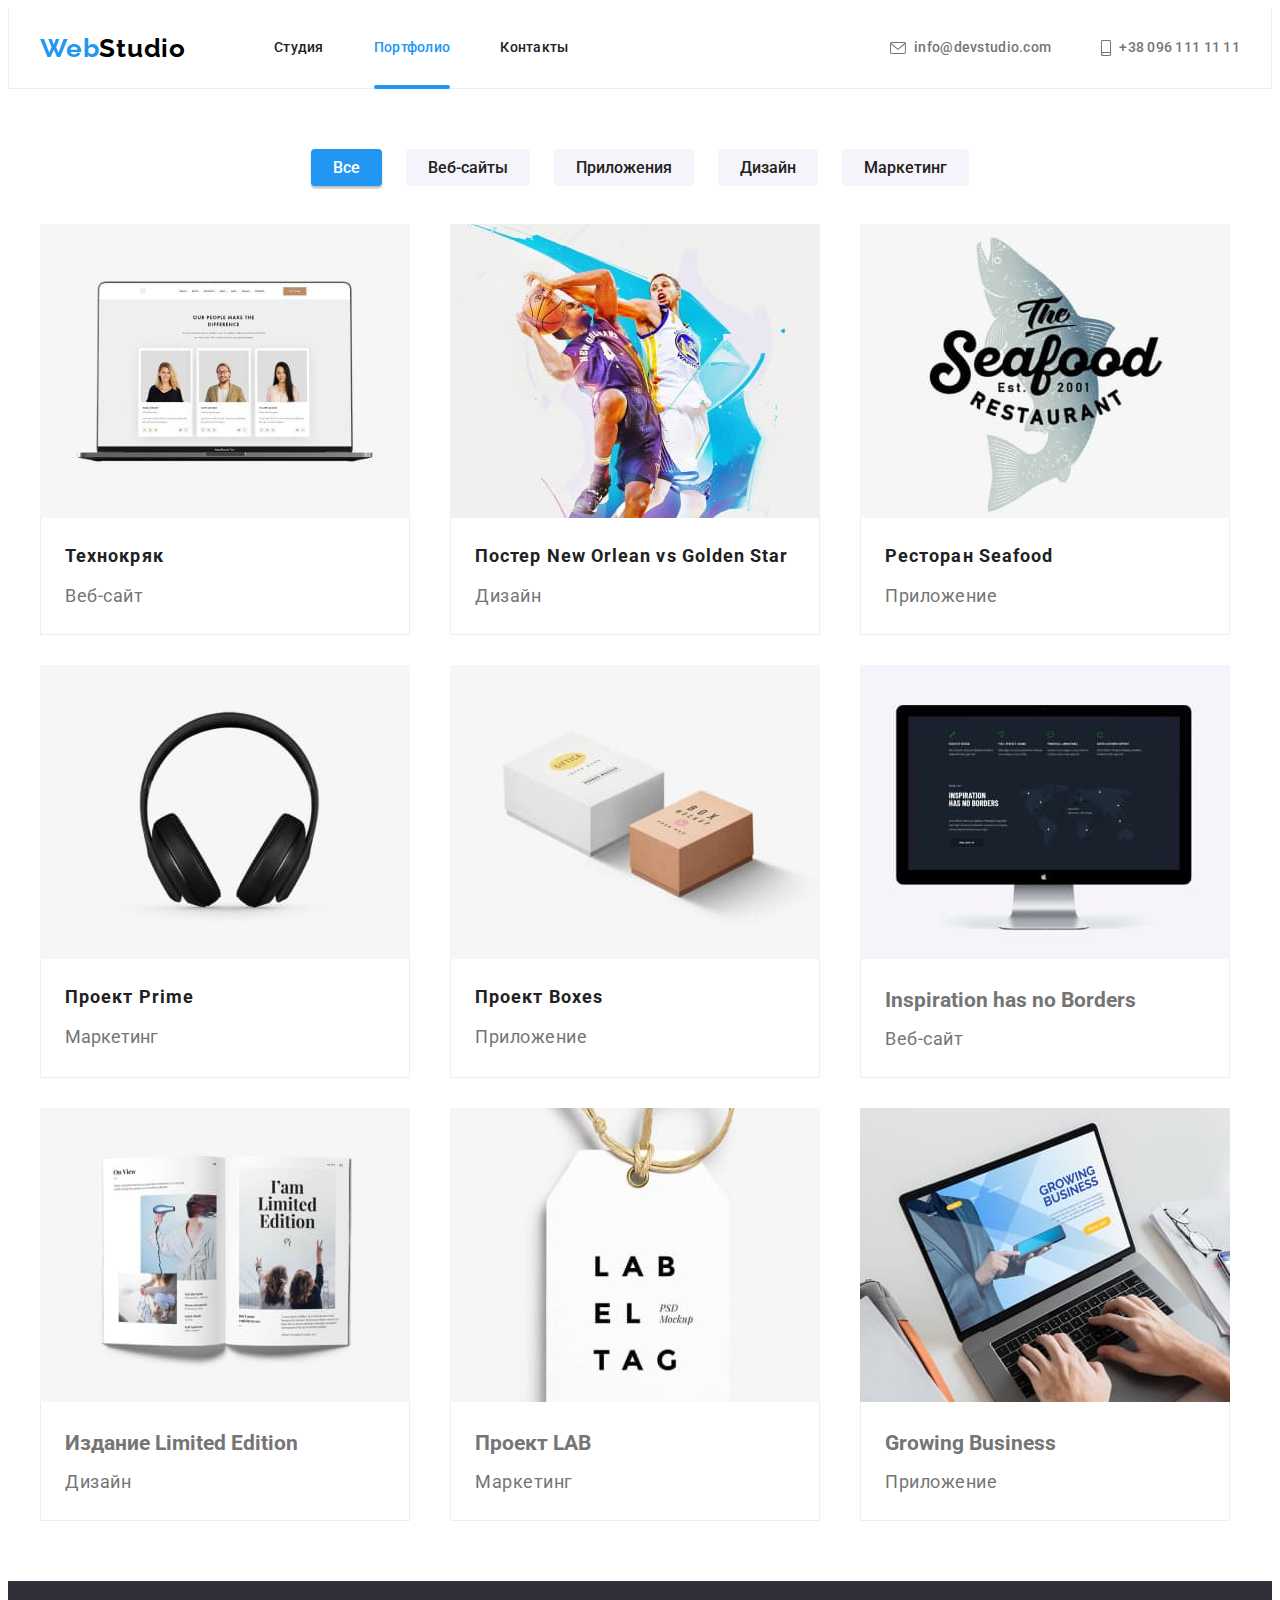
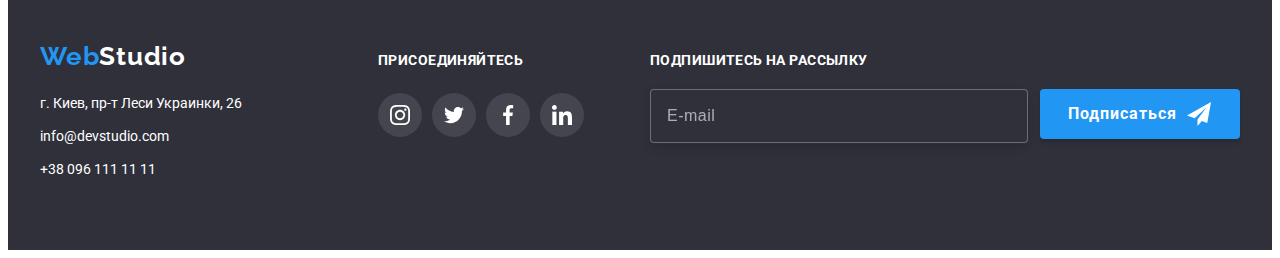
==== commit ee1d5ff1: "update index.html and portfolio" ====
--- a/portfolio.html
+++ b/portfolio.html
@@ -161,7 +161,7 @@
                             
                             <source srcset="./images/mobile/portfolio/portfolio-1.jpg 1x, 
                                              ./images/mobile/portfolio/portfolio-1@2x.jpg 2x" 
-                                             media="(min-width: 480px)">
+                                             media="(min-width: 320px)">
  <img class="examples-list__img" src="./images/desktop/portfolio/portfolio-1.jpg" alt="Экран ноутбука с тремя карточками людей">
 
   </picture>                         
@@ -189,7 +189,7 @@
                                 
                                 <source srcset="./images/mobile/portfolio/portfolio-2.jpg 1x, 
                                  ./images/mobile/portfolio/portfolio-2@2x.jpg 2x"
-                                   media="(min-width: 480px)">
+                                   media="(min-width: 320px)">
 
   <img class="examples-list__img" src="./images/desktop/portfolio/portfolio-2.jpg" alt="Два баскетболиста в прыжке за мяч">
                                   
@@ -222,7 +222,7 @@
                                     
      <source srcset="./images/mobile/portfolio/portfolio-3.jpg 1x, 
                       ./images/mobile/portfolio/portfolio-3@2x.jpg 2x" 
-                      media="(min-width: 480px)">
+                      media="(min-width: 320px)">
  <img class="examples-list__img" src="./images/desktop/portfolio/portfolio-3.jpg" alt="Эмблема ресторана Сифуд">
 
 </picture>                        
@@ -231,7 +231,7 @@
                         шпионажа и атак на защищённые сервера конкурентов.</p>
 
                     </div>
-                    <div class="examples_list__desc-box">
+                    <div class="examples-list__desc-box">
                     <h3 class="examples-list__title">Ресторан <span lang="en">Seafood</span></h3>
                         <p class="examples-list__desc">Приложение</p>
                         </div>
@@ -246,13 +246,16 @@
 <picture>
 
     <source srcset="./images/desktop/portfolio/portfolio-4.jpg 1x,
-                  ./images/desktop/portfolio/portfolio-4@2x.jpg 2x" media="(min-width: 1200px)">
+                  ./images/desktop/portfolio/portfolio-4@2x.jpg 2x" 
+                  media="(min-width: 1200px)">
 
     <source srcset="./images/tablet/portfolio/portfolio-4.jpg 1x,
-                     ./images/tablet/portfolio/portfolio-4@2x.jpg 2x" media="(min-width: 768px)">
+                     ./images/tablet/portfolio/portfolio-4@2x.jpg 2x" 
+                     media="(min-width: 768px)">
 
     <source srcset="./images/mobile/portfolio/portfolio-4.jpg 1x, 
-                      ./images/mobile/portfolio/portfolio-4@2x.jpg 2x" media="(min-width: 480px)">
+                      ./images/mobile/portfolio/portfolio-4@2x.jpg 2x" 
+                      media="(min-width: 320px)">
 
    <img class="examples-list__img" src="./images/desktop/portfolio/portfolio-4.jpg" alt="Наушники">
 
@@ -286,7 +289,7 @@
         
         <source srcset="./images/mobile/portfolio/portfolio-5.jpg 1x, 
                               ./images/mobile/portfolio/portfolio-5@2x.jpg 2x" 
-                              media="(min-width: 480px)">
+                              media="(min-width: 320px)">
 
  <img class="examples-list__img" src="./images/desktop/portfolio/portfolio-5.jpg" alt="Две коробки">
 
@@ -320,7 +323,7 @@
             
             <source srcset="./images/mobile/portfolio/portfolio-6.jpg 1x, 
                             ./images/mobile/portfolio/portfolio-6@2x.jpg 2x" 
-                              media="(min-width: 480px)">
+                              media="(min-width: 320px)">
 
   <img class="examples-list__img" src="./images/desktop/portfolio/portfolio-6.jpg" alt="Экран компьютора">
 
@@ -355,7 +358,7 @@
             
             <source srcset="./images/mobile/portfolio/portfolio-7.jpg 1x, 
                              ./images/mobile/portfolio/portfolio-7@2x.jpg 2x" 
-                             media="(min-width: 480px)">
+                             media="(min-width: 320px)">
 
   <img class="examples-list__img" src="./images/desktop/portfolio/portfolio-7.jpg " alt="Открытая книга">
 
@@ -391,7 +394,7 @@
 
 <source srcset="./images/mobile/portfolio/portfolio-8.jpg 1x, 
                 ./images/mobile/portfolio/portfolio-8@2x.jpg 2x"
-                 media="(min-width: 480px)">
+                 media="(min-width: 320px)">
 
    <img class="examples-list__img" src="./images/desktop/portfolio/portfolio-8.jpg " alt="Этикетка">
 
@@ -427,7 +430,7 @@
 
 <source srcset="./images/mobile/portfolio/portfolio-9.jpg 1x, 
                 ./images/mobile/portfolio/portfolio-9@2x.jpg 2x" 
-                media="(min-width: 480px)">
+                media="(min-width: 320px)">
 
  <img class="examples-list__img" src="./images/desktop/portfolio/portfolio-9.jpg" alt="Ноутбук">
 
--- a/css/portfolio.min.css
+++ b/css/portfolio.min.css
@@ -1,2 +1,2 @@
-:root{--main-font: 'Roboto', sans-serif;--secondary-font: 'Raleway', sans-serif;--main-text-color: #757575;--secondary-text-color: #212121;--white-text-color: #ffffff;--accent-color: #2196f3;--main-bgr-color: #fff;--secondary-bgr-color: #2f303a;--logo-dark-theme: #000;--logo-light-theme: #fff;--btn-background: #f5f4fa;--section-pt: 47px;--section-pb: 47px;--timing-function: cubic-bezier(0.4, 0, 0.2, 1)}.visually-hidden{position:absolute !important;clip:rect(1px 1px 1px 1px);clip:rect(1px, 1px, 1px, 1px);padding:0 !important;border:0 !important;height:1px !important;width:1px !important;overflow:hidden}body{font-family:var(--main-font);color:var(--main-text-color);background-color:var(--main-bgr-color)}h1,h2,h3,h4,h5,h6,p{margin:0}ul,ol{margin:0;padding:0}img{display:block}.link{text-decoration:none;color:inherit;display:block}.list{list-style:none}.container{padding-right:15px;padding-left:15px;max-width:480px;margin:0 auto}.header .container{display:flex;align-items:center;justify-content:space-between}@media screen and (min-width: 768px){.container{max-width:768px}.header .container{justify-content:flex-end}.footer .container{display:flex}}@media screen and (min-width: 1200px){.container{display:block;max-width:1200px;margin:0 auto}.header .container{display:flex;align-items:center}.footer .container{display:flex;justify-content:space-between;align-items:baseline}}.logo{font-weight:700;font-size:24px;line-height:1.16;letter-spacing:0.03em;font-family:var(--secondary-font);color:var(--accent-color)}.logo_theme_dark{margin-right:0;color:var(--logo-dark-theme)}.logo_theme_light{color:var(--logo-light-theme)}@media screen and (min-width: 1200px){.logo{font-size:26px;line-height:1.19}}.burger-btn{background-color:transparent;border:none;padding:0;fill:var(--secondary-text-color);cursor:pointer;transition:fill 250ms var(--timing-function)}.burger-btn:hover,.burger-btn:focus{fill:var(--accent-color)}@media screen and (min-width: 768px){.burger-btn{display:none}}.header{padding-top:16px;padding-bottom:16px;border-color:var(--main-bgr-color);border:1px solid #eee;border-top:none}@media screen and (min-width: 768px){.header{padding:0}}.nav{display:none}@media screen and (min-width: 768px){.nav{display:flex;align-items:center}.menu{display:flex;align-items:center;margin-left:88px}.menu__link{padding-top:32px;padding-bottom:32px;font-weight:500;font-size:14px;line-height:1.14;letter-spacing:0.02em;color:var(--secondary-text-color);transition:color 250ms var(--timing-function)}.menu__link:hover,.menu__link:focus{color:var(--accent-color)}.menu__link_current{color:var(--accent-color)}.menu__link_current::after{content:'';display:inline-block;margin:0;position:absolute;bottom:-1px;left:0;width:100%;height:4px;border-radius:2px;background-color:var(--accent-color)}.menu__item{position:relative}.menu__item:not(:last-child){margin-right:50px}.menu__item:last-child{margin-right:84px}}.contact-list{display:none}@media screen and (min-width: 768px){.contact-list{display:flex;flex-direction:column;align-items:flex-start;justify-content:center;font-weight:500;font-size:14px;line-height:1.14;letter-spacing:0.02em}.contact-list__item:first-child{margin-bottom:10px}.contact-list__link{display:flex;transition:color 250ms var(--timing-function)}.contact-list__link:hover,.contact-list__link:focus{color:var(--accent-color)}.contact-list__icon-envelop,.contact-list__icon-smartphone{fill:#757575;margin-right:8px;transition:fill 250ms var(--timing-function)}.contact-list__link:hover .contact-list__icon-envelop,.contact-list__link:focus .contact-list__icon-envelop{fill:var(--accent-color)}.contact-list__link:hover .contact-list__icon-smartphone,.contact-list__link:focus .contact-list__icon-smartphone{fill:var(--accent-color)}}@media screen and (min-width: 1200px){.contact-list{margin-left:auto;display:flex;flex-direction:row;align-items:center;justify-content:center}.contact-list .contact-list__item:not(:last-child){margin-right:50px;margin-bottom:0}.contact-list__link{display:flex;align-items:center;padding-top:32px;padding-bottom:32px}}.mobile-menu{position:fixed;top:50%;left:0;width:100vw;max-width:480px;height:100vh;padding:48px 40px;display:flex;flex-direction:column;justify-content:space-between;background:#ffffff;box-shadow:0px 4px 8px rgba(0,0,0,0.04),0px 2px 4px rgba(0,0,0,0.08),0px 1px 3px rgba(0,0,0,0.16);transform:translateX(100%) translateY(50%);transition:transform 250ms var(--timing-function)}.mobile-menu__close-btn{position:absolute;top:10px;right:15px;background-color:transparent;border:none;padding:0;fill:var(--secondary-text-color)}.mobile-menu__item{font-size:40px;font-weight:500;line-height:1.18;letter-spacing:.02em;color:var(--secondary-text-color)}.mobile-menu__item:not(:last-child){margin-bottom:32px}.mobile-menu__link{transition:color 250ms var(--timing-function)}.mobile-menu__link:hover,.mobile-menu__link:focus{color:var(--accent-color)}.mobile-menu__link_current{color:var(--accent-color)}.mobile-menu__close-btn{cursor:pointer;transition:fill 250ms var(--timing-function)}.mobile-menu__close-btn:hover,.mobile-menu__close-btn:focus{fill:var(--accent-color)}.mobile-menu__link-tel{font-size:34px;font-weight:500;line-height:1.18;letter-spacing:.02em;color:var(--accent-color);margin-bottom:32px;width:100vw}.mobile-menu__link-email{font-size:24px;font-weight:500;line-height:1.17;letter-spacing:.02em;color:var(--main-text-color)}.mobile-menu__social-list{display:flex;justify-content:space-between;align-items:center;margin-top:64px}.mobile-menu__social-item:not(:first-child){border-left:1px solid rgba(33,33,33,0.2);padding-left:10px;margin-left:20px}.mobile-menu__social-link{color:var(--accent-color);transition:transform 250ms var(--timing-function)}@media screen and (max-width: 480px){.mobile-menu__wrapper{max-width:320px}}.is-open{transform:translateX(0) translateY(-50%)}@media screen and (min-width: 768px){.mobile-menu{display:none}}.section{padding-top:60px;padding-bottom:60px;background-color:var(--main-bgr-color)}.title{font-weight:700;font-size:36px;line-height:1.16;text-align:center;letter-spacing:0.03em;color:var(--secondary-text-color)}.product .title,.clients .title,.team-members .title{margin-bottom:50px}.title-item{font-weight:700;font-size:14px;line-height:1.14;letter-spacing:0.03em;text-transform:uppercase;color:var(--secondary-text-color)}.advantages .title-item,.member-list__item .title-item{margin-bottom:10px}.advantages .title-item{text-align:center}@media screen and (min-width: 320px) and (max-width: 1199px){.team-members .title,.clients .title{font-size:28px;line-height:1.17}}.description{font-size:14px;line-height:1.7;color:var(--main-text-color)}@media screen and (min-width: 1200px){.team-members{padding-top:94px;padding-bottom:94px}}.portfolio-btn-list{display:flex;margin-right:auto;margin-left:auto;flex-wrap:wrap;justify-content:flex-start;align-items:center;margin:-8px;margin-bottom:40px}.portfolio-btn-list__btn-item{margin:8px;padding-left:22px;padding-right:22px;padding-top:5.5px;padding-bottom:5.5px;border-radius:4px;border:none;font-family:inherit;font-weight:500;font-size:16px;line-height:1.62;text-align:center;cursor:pointer;color:var(--secondary-text-color);background-color:var(--btn-background);transition:color 250ms var(--timing-function),background-color 250ms var(--timing-function),box-shadow 250ms var(--timing-function)}.portfolio-btn-list__btn-item:hover,.portfolio-btn-list__btn-item:focus{color:var(--white-text-color);background-color:var(--accent-color);box-shadow:0px 3px 1px rgba(0,0,0,0.1),0px 1px 2px rgba(0,0,0,0.08),0px 2px 2px rgba(0,0,0,0.12)}.portfolio-btn-list_btn-current{color:var(--white-text-color);background-color:var(--accent-color);box-shadow:0px 3px 1px rgba(0,0,0,0.1),0px 1px 2px rgba(0,0,0,0.08),0px 2px 2px rgba(0,0,0,0.12)}@media screen and (min-width: 768px){.portfolio-btn-list{display:flex;justify-content:center;margin-bottom:30px}.portfolio-btn-list__item:not(:last-child){margin-right:8px}}@media screen and (min-width: 1200){.portfolio-btn-list{margin-bottom:50px}}.examples-list__img{width:100%;height:auto}.examples-list{font-size:18px;line-height:2}.examples-list__title{margin-bottom:4px;font-size:18px;font-weight:700;letter-spacing:0.06em;color:var(--secondary-text-color)}.examples-list__desc{letter-spacing:0.03em;color:var(--main-text-color)}.examples-list__desc-box{border:1px solid #eee;border-top:none;padding-top:20px;padding-bottom:20px;padding-left:24px;padding-right:24px}.examples-list__wrapper{position:relative;overflow:hidden}.examples-list__link{transition:box-shadow 250ms var(--timing-function)}.examples-list__link:hover,.examples-list__link:focus{box-shadow:0px 1px 1px rgba(0,0,0,0.12),0px 4px 4px rgba(0,0,0,0.06),1px 4px 6px rgba(0,0,0,0.16)}.examples-list__overlay{position:absolute;top:0;left:0;height:100%;padding-left:24px;padding-right:24px;padding-top:63px;padding-bottom:63px;color:var(--white-text-color);background:rgba(33,150,243,0.9);font-size:18px;line-height:1.55;letter-spacing:0.03em;transform:translateY(100%);transition:transform 250ms var(--timing-function)}.examples-list__link:hover .examples-list__overlay,.examples-list__link:focus .examples-list__overlay{transform:translateY(0%)}@media screen and (max-width: 767px){.examples-list__item:not(:last-child){margin-bottom:30px}}@media screen and (min-width: 787px){.examples-list{display:flex;flex-wrap:wrap;margin-left:-30px;margin-top:-30px}.examples-list__item{flex-basis:calc(100% / 2 - 30px);margin-left:30px;margin-top:30px}}@media screen and (min-width: 1200px){.examples-list{display:flex;flex-wrap:wrap;margin-left:-30px;margin-top:-30px}.examples-list__item{flex-basis:calc(100% / 3 - 30px);margin-left:30px;margin-top:30px}}.footer{padding-top:60px;padding-bottom:60px;background-color:var(--secondary-bgr-color);color:var(--white-text-color);font-size:14px;line-height:1.7}@media screen and (min-width: 320px){.address-wrapper{text-align:center;margin-bottom:60px}.join-wrapper{display:block;margin-bottom:60px}.sign-form__input{width:100%}}@media screen and (min-width: 320px) and (max-width: 767px){.footer .sign-form{display:block;text-align:center;margin:0 auto}}@media screen and (min-width: 768px) and (max-width: 1199px){.footer .container{display:flex;flex-wrap:wrap;justify-content:center;align-items:baseline}.footer .logo{text-align:center}.sign-form__input{width:450px}.address-wrapper{margin-right:165px;margin-bottom:60px}.footer-contacts{text-align:center}.join-wrapper{text-align:center;width:206px}.sign-form{text-align:center}.sign-form__wrapper{flex-direction:column;align-items:center}.sign-form__field:not(:last-child){margin-bottom:20px}.sign-form__input{width:450px}}.footer-contacts{font-style:normal;margin-top:20px;margin-bottom:9px}.footer-contacts>.link:nth-child(-n+2){margin-bottom:9px}.footer-contacts__mail{transition:color 250ms var(--timing-function)}.footer-contacts__mail:hover,.footer-contacts__mail:focus{color:var(--accent-color)}.footer-contacts__tel{transition:color 250ms var(--timing-function)}.footer-contacts__tel:hover,.footer-contacts__tel:focus{color:var(--accent-color)}.join-wrapper{width:206px;height:80;margin-left:70px}.join{line-height:1.14;letter-spacing:0.03em;text-transform:uppercase}.social-dark-list{display:flex;justify-content:space-between;align-items:center;margin-top:20px}.social-dark-list__icon{fill:#ffffff}.social-dark-list__link{display:flex;align-items:center;justify-content:center;width:44px;height:44px;border-radius:50%;background-color:rgba(255,255,255,0.1);transition:background-color 250ms var(--timing-function)}.social-dark-list__link:hover,.social-dark-list__link:focus{background-color:var(--accent-color)}.sign-form{flex-direction:column;display:flex;justify-content:space-between;margin-left:93px}.sign-form__tittle{font-size:14px;line-height:1.14;letter-spacing:0.03em;text-transform:uppercase}.sign-form__btn{display:flex;margin:0 auto;align-items:center;min-width:200px;max-height:50px;padding-top:10px;padding-bottom:10px;padding-left:28px;padding-right:28px;border-radius:4px;border:none;font-family:inherit;font-weight:700;font-size:16px;line-height:1.87;letter-spacing:0.06em;cursor:pointer;color:var(--white-text-color);background-color:var(--accent-color);box-shadow:0px 4px 4px rgba(0,0,0,0.15)}.sign-form__icon{margin-left:10px}.sign-form__wrapper{display:flex;margin-top:20px}.sign-form__input{width:358px;margin-right:12px;height:50px;padding-left:16px;border:1px solid rgba(255,255,255,0.3);border-radius:4px;filter:drop-shadow(0px 4px 4px rgba(0,0,0,0.15));background-color:var(--secondary-bgr-color);color:var(--white-text-color);transition:border-color 250ms var(--timing-function)}.sign-form__input:focus{border-color:var(--accent-color)}.sign-form__input::placeholder{font-size:16px;line-height:1.25;letter-spacing:0.03em;color:rgba(255,255,255,0.6)}.backdrop{position:fixed;top:0;left:0;width:100vw;height:100vh;background-color:rgba(0,0,0,0.2);transition:opacity 250ms var(--timing-function),visibility 250ms var(--timing-function),pointer-events 250ms var(--timing-function);opacity:1}.is-hidden{opacity:0;visibility:hidden;pointer-events:none}.modal{position:absolute;padding:40px;top:50%;left:50%;transform:translate(-50%, -50%) scale(1);width:95%;background-color:#ffffff;box-shadow:0px 1px 3px rgba(0,0,0,0.12),0px 1px 1px rgba(0,0,0,0.14),0px 2px 1px rgba(0,0,0,0.2);border-radius:4px}.modal__close-btn{position:absolute;padding:0;top:8px;right:8px;display:flex;align-items:center;justify-content:center;width:30px;height:30px;background-color:#ffffff;border:1px solid rgba(0,0,0,0.1);border-radius:50%;cursor:pointer}.is-hidden .modal{transform:translate(-50%, -50%) scale(0.9)}.modal-form{display:flex;flex-direction:column}.modal-form__title{margin-bottom:12px;font-size:20px;font-weight:700;line-height:1.5;letter-spacing:.03em;text-align:center;color:var(--secondary-text-color)}.modal-form__field{position:relative;margin-bottom:10px;font-size:12px;line-height:1.16;letter-spacing:0.01em;color:#757575}.modal-form__input-wrapper{display:block;margin-top:4px;position:relative}.modal-form__link{color:var(--accent-color)}.modal-form__btn{align-self:center;padding-top:10px;padding-bottom:10px;padding-left:56px;padding-right:56px;border-radius:4px;border:none;font-family:inherit;font-weight:700;font-size:16px;line-height:1.87;align-items:center;letter-spacing:0.06em;cursor:pointer;color:var(--white-text-color);background-color:#188ce8;box-shadow:0px 4px 4px rgba(0,0,0,0.15)}.modal-form__input{width:100%;height:40px;padding-left:42px;border:1px solid rgba(33,33,33,0.2);border-radius:4px;transition:border-color 250ms var(--timing-function)}.modal-form__input:focus{outline:none;border-color:var(--accent-color)}.modal-form__icon{position:absolute;top:50%;left:12px;transform:translateY(-50%);transition:fill 250ms var(--timing-function)}.modal-form__input:focus+.modal-form__icon{fill:var(--accent-color)}.modal-form__comment{width:100%;height:120px;margin-top:4px;margin-bottom:20px;padding:12px 16px;border:1px solid rgba(33,33,33,0.2);border-radius:4px;resize:none;transition:border-color 250ms var(--timing-function)}.modal-form__comment::placeholder{font-size:12px;line-height:1.16;letter-spacing:0.01em;color:rgba(117,117,117,0.5)}.modal-form__comment:focus{outline:none;border-color:var(--accent-color)}.modal-form__check-desc{display:flex;justify-content:center;align-items:center;margin-bottom:30px;font-size:14px;line-height:1.7;letter-spacing:0.03em;color:#757575}.modal-form__check-desc::before{content:'';margin-right:8px;display:block;width:16px;height:16px;border:2px solid #212121;background:#ffffff;border-radius:4px;cursor:pointer}.modal-form__term:checked+.modal-form__check-desc::before::before{background-image:url("../images/Vector.svg");background-position:center;background-color:var(--accent-color);background-repeat:no-repeat}.modal-form__term:focus+.modal-form__check-desc::before::before{border-color:var(--accent-color)}@media screen and (max-width: 767px){.sign-form__wrapper{display:flex;align-content:center;flex-direction:column}.sign-form__tittle{margin-bottom:20px}.sign-form__input{margin:0 auto}.sign-form__btn{margin-top:20px}}
+:root{--main-font: 'Roboto', sans-serif;--secondary-font: 'Raleway', sans-serif;--main-text-color: #757575;--secondary-text-color: #212121;--white-text-color: #ffffff;--accent-color: #2196f3;--main-bgr-color: #fff;--secondary-bgr-color: #2f303a;--logo-dark-theme: #000;--logo-light-theme: #fff;--btn-background: #f5f4fa;--section-pt: 47px;--section-pb: 47px;--timing-function: cubic-bezier(0.4, 0, 0.2, 1)}.visually-hidden{position:absolute !important;clip:rect(1px 1px 1px 1px);clip:rect(1px, 1px, 1px, 1px);padding:0 !important;border:0 !important;height:1px !important;width:1px !important;overflow:hidden}body{font-family:var(--main-font);color:var(--main-text-color);background-color:var(--main-bgr-color)}h1,h2,h3,h4,h5,h6,p{margin:0}ul,ol{margin:0;padding:0}img{display:block;width:100%}.link{text-decoration:none;color:inherit;display:block}.list{list-style:none}.container{padding-right:15px;padding-left:15px;max-width:480px;margin:0 auto}.header .container{display:flex;align-items:center;justify-content:space-between}@media screen and (min-width: 768px){.container{max-width:768px}.header .container{justify-content:flex-end}.footer .container{display:flex}}@media screen and (min-width: 1200px){.container{display:block;max-width:1200px;margin:0 auto}.header .container{display:flex;align-items:center}.footer .container{display:flex;justify-content:space-between;align-items:baseline}}.logo{font-weight:700;font-size:24px;line-height:1.16;letter-spacing:0.03em;font-family:var(--secondary-font);color:var(--accent-color)}.logo_theme_dark{margin-right:0;color:var(--logo-dark-theme)}.logo_theme_light{color:var(--logo-light-theme)}@media screen and (min-width: 1200px){.logo{font-size:26px;line-height:1.19}}.burger-btn{background-color:transparent;border:none;padding:0;fill:var(--secondary-text-color);cursor:pointer;transition:fill 250ms var(--timing-function)}.burger-btn:hover,.burger-btn:focus{fill:var(--accent-color)}@media screen and (min-width: 768px){.burger-btn{display:none}}.header{padding-top:16px;padding-bottom:16px;border-color:var(--main-bgr-color);border:1px solid #eee;border-top:none}@media screen and (min-width: 768px){.header{padding:0}}.nav{display:none}@media screen and (min-width: 768px){.nav{display:flex;align-items:center}.menu{display:flex;align-items:center;margin-left:88px}.menu__link{padding-top:32px;padding-bottom:32px;font-weight:500;font-size:14px;line-height:1.14;letter-spacing:0.02em;color:var(--secondary-text-color);transition:color 250ms var(--timing-function)}.menu__link:hover,.menu__link:focus{color:var(--accent-color)}.menu__link_current{color:var(--accent-color)}.menu__link_current::after{content:'';display:inline-block;margin:0;position:absolute;bottom:-1px;left:0;width:100%;height:4px;border-radius:2px;background-color:var(--accent-color)}.menu__item{position:relative}.menu__item:not(:last-child){margin-right:50px}.menu__item:last-child{margin-right:84px}}.contact-list{display:none}@media screen and (min-width: 768px){.contact-list{display:flex;flex-direction:column;align-items:flex-start;justify-content:center;font-weight:500;font-size:14px;line-height:1.14;letter-spacing:0.02em}.contact-list__item:first-child{margin-bottom:10px}.contact-list__link{display:flex;transition:color 250ms var(--timing-function)}.contact-list__link:hover,.contact-list__link:focus{color:var(--accent-color)}.contact-list__icon-envelop,.contact-list__icon-smartphone{fill:#757575;margin-right:8px;transition:fill 250ms var(--timing-function)}.contact-list__link:hover .contact-list__icon-envelop,.contact-list__link:focus .contact-list__icon-envelop{fill:var(--accent-color)}.contact-list__link:hover .contact-list__icon-smartphone,.contact-list__link:focus .contact-list__icon-smartphone{fill:var(--accent-color)}}@media screen and (min-width: 1200px){.contact-list{margin-left:auto;display:flex;flex-direction:row;align-items:center;justify-content:center}.contact-list .contact-list__item:not(:last-child){margin-right:50px;margin-bottom:0}.contact-list__link{display:flex;align-items:center;padding-top:32px;padding-bottom:32px}}.mobile-menu{position:fixed;top:50%;left:0;width:100vw;max-width:480px;height:100vh;padding:48px 40px;display:flex;flex-direction:column;justify-content:space-between;background:#ffffff;box-shadow:0px 4px 8px rgba(0,0,0,0.04),0px 2px 4px rgba(0,0,0,0.08),0px 1px 3px rgba(0,0,0,0.16);transform:translateX(100%) translateY(50%);transition:transform 250ms var(--timing-function);z-index:100}.mobile-menu__close-btn{position:absolute;top:10px;right:15px;background-color:transparent;border:none;padding:0;fill:var(--secondary-text-color)}.mobile-menu__item{font-size:40px;font-weight:500;line-height:1.18;letter-spacing:.02em;color:var(--secondary-text-color)}.mobile-menu__item:not(:last-child){margin-bottom:32px}.mobile-menu__link{transition:color 250ms var(--timing-function)}.mobile-menu__link:hover,.mobile-menu__link:focus{color:var(--accent-color)}.mobile-menu__link_current{color:var(--accent-color)}.mobile-menu__close-btn{cursor:pointer;transition:fill 250ms var(--timing-function)}.mobile-menu__close-btn:hover,.mobile-menu__close-btn:focus{fill:var(--accent-color)}.mobile-menu__link-tel{font-size:34px;font-weight:500;line-height:1.18;letter-spacing:.02em;color:var(--accent-color);margin-bottom:32px}.mobile-menu__link-email{font-size:24px;font-weight:500;line-height:1.17;letter-spacing:.02em;color:var(--main-text-color)}.mobile-menu__social-list{display:flex;flex-wrap:wrap;margin-top:64px}.mobile-menu__social-item:not(:first-child){border-left:1px solid rgba(33,33,33,0.2);padding-left:10px;margin-left:10px}.mobile-menu__social-link{color:var(--accent-color);transition:transform 250ms var(--timing-function)}@media screen and (max-width: 480px){.mobile-menu__wrapper{max-width:320px}}.is-open{transform:translateX(0) translateY(-50%)}@media screen and (max-width: 380px){.mobile-menu__link-tel{font-size:27px}}@media screen and (min-width: 768px){.mobile-menu{display:none}}.section{padding-top:60px;padding-bottom:60px;background-color:var(--main-bgr-color)}.title{font-weight:700;font-size:36px;line-height:1.16;text-align:center;letter-spacing:0.03em;color:var(--secondary-text-color)}.product .title,.clients .title,.team-members .title{margin-bottom:50px}.title-item{font-weight:700;font-size:14px;line-height:1.14;letter-spacing:0.03em;text-transform:uppercase;color:var(--secondary-text-color)}.advantages .title-item,.member-list__item .title-item{margin-bottom:10px}.advantages .title-item{text-align:center}@media screen and (min-width: 320px) and (max-width: 1199px){.team-members .title,.clients .title{font-size:28px;line-height:1.17}}.description{font-size:14px;line-height:1.7;color:var(--main-text-color)}@media screen and (min-width: 1200px){.team-members{padding-top:94px;padding-bottom:94px}}.portfolio-btn-list{display:flex;margin-right:auto;margin-left:auto;flex-wrap:wrap;justify-content:flex-start;align-items:center;margin:-8px;margin-bottom:40px}.portfolio-btn-list__btn-item{margin:8px;padding-left:22px;padding-right:22px;padding-top:5.5px;padding-bottom:5.5px;border-radius:4px;border:none;font-family:inherit;font-weight:500;font-size:16px;line-height:1.62;text-align:center;cursor:pointer;color:var(--secondary-text-color);background-color:var(--btn-background);transition:color 250ms var(--timing-function),background-color 250ms var(--timing-function),box-shadow 250ms var(--timing-function)}.portfolio-btn-list__btn-item:hover,.portfolio-btn-list__btn-item:focus{color:var(--white-text-color);background-color:var(--accent-color);box-shadow:0px 3px 1px rgba(0,0,0,0.1),0px 1px 2px rgba(0,0,0,0.08),0px 2px 2px rgba(0,0,0,0.12)}.portfolio-btn-list_btn-current{color:var(--white-text-color);background-color:var(--accent-color);box-shadow:0px 3px 1px rgba(0,0,0,0.1),0px 1px 2px rgba(0,0,0,0.08),0px 2px 2px rgba(0,0,0,0.12)}@media screen and (min-width: 768px){.portfolio-btn-list{display:flex;justify-content:center;margin-bottom:30px}.portfolio-btn-list__item:not(:last-child){margin-right:8px}}@media screen and (min-width: 1200){.portfolio-btn-list{margin-bottom:50px}}.examples-list{font-size:18px;line-height:2}.examples-list__title{margin-bottom:4px;font-size:18px;font-weight:700;letter-spacing:0.06em;color:var(--secondary-text-color)}.examples-list__desc{letter-spacing:0.03em;color:var(--main-text-color)}.examples-list__desc-box{border:1px solid #eee;border-top:none;padding-top:20px;padding-bottom:20px;padding-left:24px;padding-right:24px}.examples-list__wrapper{position:relative;overflow:hidden}.examples-list__link{display:flex;flex-direction:column;transition:box-shadow 250ms var(--timing-function)}.examples-list__link:hover,.examples-list__link:focus{box-shadow:0px 1px 1px rgba(0,0,0,0.12),0px 4px 4px rgba(0,0,0,0.06),1px 4px 6px rgba(0,0,0,0.16)}.examples-list__overlay{position:absolute;top:0;left:0;height:100%;padding-left:24px;padding-right:24px;padding-top:63px;padding-bottom:63px;color:var(--white-text-color);background:rgba(33,150,243,0.9);font-size:18px;line-height:1.55;letter-spacing:0.03em;transform:translateY(100%);transition:transform 250ms var(--timing-function)}.examples-list__link:hover .examples-list__overlay,.examples-list__link:focus .examples-list__overlay{transform:translateY(0%)}@media screen and (max-width: 767px){.examples-list__item:not(:last-child){margin-bottom:30px}}@media screen and (min-width: 768px){.examples-list{display:flex;flex-wrap:wrap;margin-left:-30px;margin-top:-30px}.examples-list__item{flex-basis:calc(100% / 2 - 30px);margin-left:30px;margin-top:30px;display:flex}.examples-list__desc-box{flex-grow:1}}@media screen and (min-width: 1200px){.examples-list{display:flex;flex-wrap:wrap;margin-left:-30px;margin-top:-30px}.examples-list__item{flex-basis:calc(100% / 3 - 30px);margin-left:30px;margin-top:30px}}.footer{padding-top:60px;padding-bottom:60px;background-color:var(--secondary-bgr-color);color:var(--white-text-color);font-size:14px;line-height:1.7}@media screen and (min-width: 320px){.address-wrapper{text-align:center;margin-bottom:60px}.join-wrapper{display:block;text-align:center;margin-left:auto;margin-right:auto;margin-bottom:60px}.sign-form__input{width:100%}}@media screen and (min-width: 320px) and (max-width: 767px){.footer .sign-form{display:block;text-align:center;margin:0 auto}}@media screen and (min-width: 768px) and (max-width: 1199px){.footer .container{max-width:768px;display:flex;flex-wrap:wrap;justify-content:center;align-items:baseline}.footer .logo{text-align:center}.sign-form__input{width:450px}.address-wrapper{margin-right:165px;margin-bottom:60px}.footer-contacts{text-align:center}.join-wrapper{margin:0;text-align:center;width:206px}.sign-form{text-align:center}.sign-form__wrapper{flex-direction:column;align-items:center}.sign-form__field:not(:last-child){margin-bottom:20px}.sign-form__input{width:450px}}@media screen and (min-width: 1200px){.address-wrapper{margin-right:70px;margin-bottom:0;text-align:left}.join-wrapper{margin:0;text-align:left}.sign-form{margin-left:93px}}.footer-contacts{font-style:normal;margin-top:20px;margin-bottom:9px}.footer-contacts>.link:nth-child(-n+2){margin-bottom:9px}.footer-contacts__mail{transition:color 250ms var(--timing-function)}.footer-contacts__mail:hover,.footer-contacts__mail:focus{color:var(--accent-color)}.footer-contacts__tel{transition:color 250ms var(--timing-function)}.footer-contacts__tel:hover,.footer-contacts__tel:focus{color:var(--accent-color)}.join-wrapper{width:206px}.join{line-height:1.14;letter-spacing:0.03em;text-transform:uppercase}.social-dark-list{display:flex;justify-content:space-between;align-items:center;margin-top:20px}.social-dark-list__icon{fill:#ffffff}.social-dark-list__link{display:flex;align-items:center;justify-content:center;width:44px;height:44px;border-radius:50%;background-color:rgba(255,255,255,0.1);transition:background-color 250ms var(--timing-function)}.social-dark-list__link:hover,.social-dark-list__link:focus{background-color:var(--accent-color)}.sign-form{flex-direction:column;display:flex;justify-content:space-between;margin-left:93px}.sign-form__tittle{font-size:14px;line-height:1.14;letter-spacing:0.03em;text-transform:uppercase}.sign-form__btn{display:flex;margin:0 auto;align-items:center;min-width:200px;max-height:50px;padding-top:10px;padding-bottom:10px;padding-left:28px;padding-right:28px;border-radius:4px;border:none;font-family:inherit;font-weight:700;font-size:16px;line-height:1.87;letter-spacing:0.06em;cursor:pointer;color:var(--white-text-color);background-color:var(--accent-color);box-shadow:0px 4px 4px rgba(0,0,0,0.15)}.sign-form__icon{margin-left:10px}.sign-form__wrapper{display:flex;margin-top:20px}.sign-form__input{width:100%;margin-right:12px;height:50px;padding-left:16px;border:1px solid rgba(255,255,255,0.3);border-radius:4px;filter:drop-shadow(0px 4px 4px rgba(0,0,0,0.15));background-color:var(--secondary-bgr-color);color:var(--white-text-color);transition:border-color 250ms var(--timing-function)}.sign-form__input:focus{border-color:var(--accent-color)}.sign-form__input::placeholder{font-size:16px;line-height:1.25;letter-spacing:0.03em;color:rgba(255,255,255,0.6)}@media screen and (min-width: 768px){.sign-form{margin-left:0}.sign-form__input{width:358px}}.backdrop{position:fixed;top:0;left:0;width:100vw;height:100vh;background-color:rgba(0,0,0,0.2);transition:opacity 250ms var(--timing-function),visibility 250ms var(--timing-function),pointer-events 250ms var(--timing-function);opacity:1}.is-hidden{opacity:0;visibility:hidden;pointer-events:none}.modal{position:absolute;padding:40px;top:50%;left:50%;transform:translate(-50%, -50%) scale(1);width:95%;background-color:#ffffff;box-shadow:0px 1px 3px rgba(0,0,0,0.12),0px 1px 1px rgba(0,0,0,0.14),0px 2px 1px rgba(0,0,0,0.2);border-radius:4px}.modal__close-btn{position:absolute;padding:0;top:8px;right:8px;display:flex;align-items:center;justify-content:center;width:30px;height:30px;background-color:#ffffff;border:1px solid rgba(0,0,0,0.1);border-radius:50%;cursor:pointer}.is-hidden .modal{transform:translate(-50%, -50%) scale(0.9)}@media screen and (min-width: 320px){.modal{height:auto;max-width:450px}}@media screen and (min-width: 1200){.modal{max-width:568px}.modal__title{font-size:20px;font-weight:700;line-height:1.15;letter-spacing:.03em}}.modal-form{display:flex;flex-direction:column}.modal-form__title{margin-bottom:12px;font-size:20px;font-weight:700;line-height:1.5;letter-spacing:.03em;text-align:center;color:var(--secondary-text-color)}.modal-form__field{position:relative;margin-bottom:10px;font-size:12px;line-height:1.16;letter-spacing:0.01em;color:#757575}.modal-form__input-wrapper{display:block;margin-top:4px;position:relative}.modal-form__link{color:var(--accent-color)}.modal-form__btn{align-self:center;padding-top:10px;padding-bottom:10px;padding-left:56px;padding-right:56px;border-radius:4px;border:none;font-family:inherit;font-weight:700;font-size:16px;line-height:1.87;align-items:center;letter-spacing:0.06em;cursor:pointer;color:var(--white-text-color);background-color:#188ce8;box-shadow:0px 4px 4px rgba(0,0,0,0.15)}.modal-form__input{width:100%;height:40px;padding-left:42px;border:1px solid rgba(33,33,33,0.2);border-radius:4px;transition:border-color 250ms var(--timing-function)}.modal-form__input:focus{outline:none;border-color:var(--accent-color)}.modal-form__icon{position:absolute;top:50%;left:12px;transform:translateY(-50%);transition:fill 250ms var(--timing-function)}.modal-form__input:focus+.modal-form__icon{fill:var(--accent-color)}.modal-form__comment{width:100%;height:120px;margin-top:4px;margin-bottom:20px;padding:12px 16px;border:1px solid rgba(33,33,33,0.2);border-radius:4px;resize:none;transition:border-color 250ms var(--timing-function)}.modal-form__comment::placeholder{font-size:12px;line-height:1.16;letter-spacing:0.01em;color:rgba(117,117,117,0.5)}.modal-form__comment:focus{outline:none;border-color:var(--accent-color)}.modal-form__check-desc{display:flex;justify-content:center;align-items:center;margin-bottom:30px;font-size:14px;line-height:1.7;letter-spacing:0.03em;color:#757575}.modal-form__check-desc::before{content:'';margin-right:8px;display:block;width:16px;height:16px;border:2px solid #212121;background:#ffffff;border-radius:4px;cursor:pointer}.modal-form__term:checked+.modal-form__check-desc::before::before{background-image:url("../images/Vector.svg");background-position:center;background-color:var(--accent-color);background-repeat:no-repeat}.modal-form__term:focus+.modal-form__check-desc::before::before{border-color:var(--accent-color)}@media screen and (max-width: 767px){.sign-form__wrapper{display:flex;align-content:center;flex-direction:column}.sign-form__tittle{margin-bottom:20px}.sign-form__input{margin:0 auto}.sign-form__btn{margin-top:20px}}
 /*# sourceMappingURL=portfolio.min.css.map */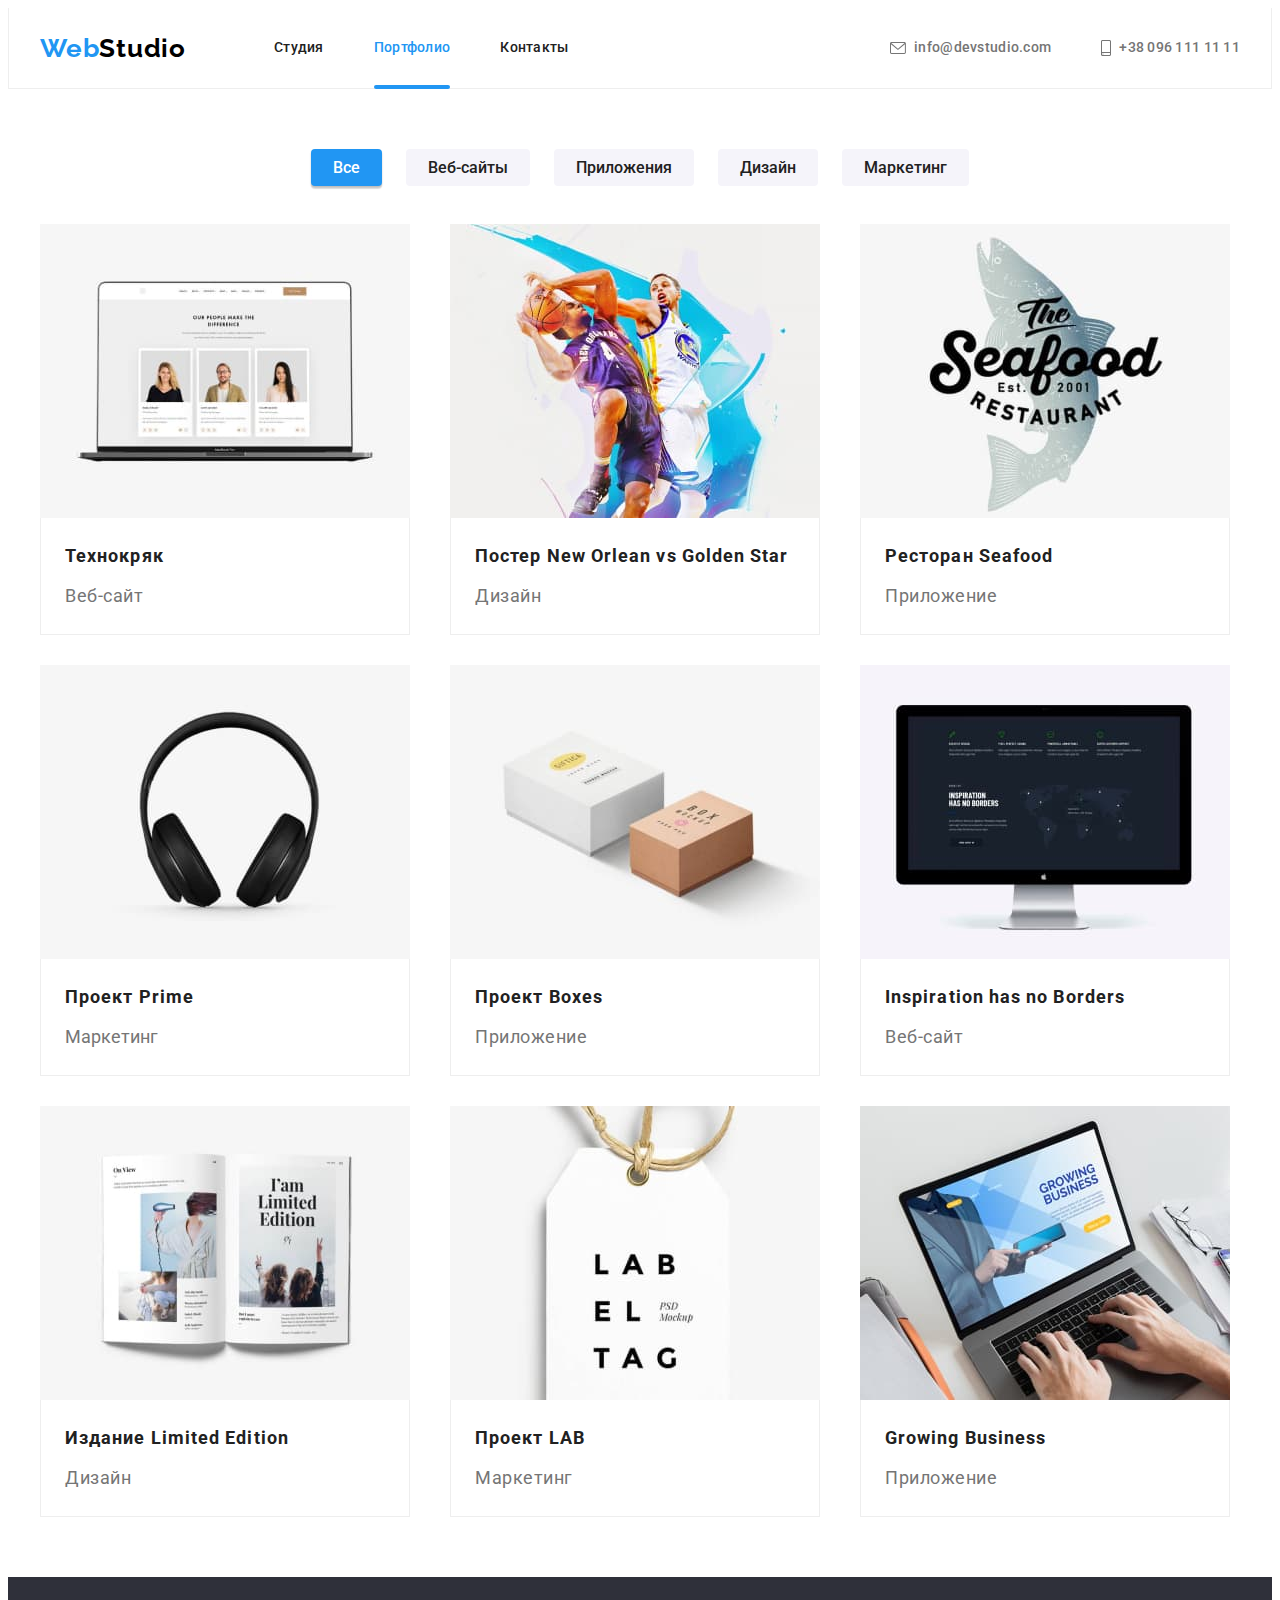
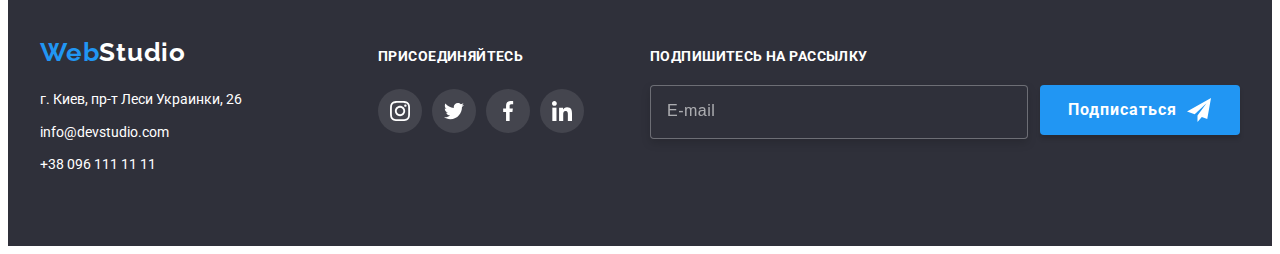
==== commit 0701a80f: "обновляет модальное окно и секцию клиентов" ====
--- a/portfolio.html
+++ b/portfolio.html
@@ -335,7 +335,7 @@
                         </div>
                    
                    <div class="examples-list__desc-box">
-                    <h3 class="examples-title" lang="en">Inspiration has no Borders</h3>
+                    <h3 class="examples-list__title" lang="en">Inspiration has no Borders</h3>
                         <p class="examples-list__desc">Веб-сайт</p>
                         </div>
                         </a>
@@ -371,7 +371,7 @@
                         </div>
                     
                     <div class="examples-list__desc-box">
-                    <h3 class="examples-title">Издание <span lang="en">Limited Edition</span></h3>
+                    <h3 class="examples-list__title">Издание <span lang="en">Limited Edition</span></h3>
                         <p class="examples-list__desc">Дизайн</p>
                         </div>
                         </a>
@@ -406,7 +406,7 @@
                         </div>
                     
                     <div class="examples-list__desc-box">
-                    <h3 class="examples-title">Проект <span lang="en">LAB</span></h3>
+                    <h3 class="examples-list__title">Проект <span lang="en">LAB</span></h3>
                         <p class="examples-list__desc">Маркетинг</p>
                         </div>
                         </a>
@@ -443,7 +443,7 @@
                         </div>
                    
                      <div class="examples-list__desc-box">
-                    <h3 class="examples-title" lang="en">Growing Business</h3>
+                    <h3 class="examples-list__title" lang="en">Growing Business</h3>
                     <p class="examples-list__desc">Приложение</p>
                     </div>
                     </a>
@@ -508,7 +508,7 @@
 
                 
                 <form class="sign-form" autocomplete="off">                    
-                    <b class="sign-form__tittle">Подпишитесь на рассылку</b>
+                    <b class="sign-form__title">Подпишитесь на рассылку</b>
                                                          
     <div class="sign-form__wrapper">
         <label class="sign-form__field">
--- a/css/portfolio.min.css
+++ b/css/portfolio.min.css
@@ -1,2 +1,2 @@
-:root{--main-font: 'Roboto', sans-serif;--secondary-font: 'Raleway', sans-serif;--main-text-color: #757575;--secondary-text-color: #212121;--white-text-color: #ffffff;--accent-color: #2196f3;--main-bgr-color: #fff;--secondary-bgr-color: #2f303a;--logo-dark-theme: #000;--logo-light-theme: #fff;--btn-background: #f5f4fa;--section-pt: 47px;--section-pb: 47px;--timing-function: cubic-bezier(0.4, 0, 0.2, 1)}.visually-hidden{position:absolute !important;clip:rect(1px 1px 1px 1px);clip:rect(1px, 1px, 1px, 1px);padding:0 !important;border:0 !important;height:1px !important;width:1px !important;overflow:hidden}body{font-family:var(--main-font);color:var(--main-text-color);background-color:var(--main-bgr-color)}h1,h2,h3,h4,h5,h6,p{margin:0}ul,ol{margin:0;padding:0}img{display:block;width:100%}.link{text-decoration:none;color:inherit;display:block}.list{list-style:none}.container{padding-right:15px;padding-left:15px;max-width:480px;margin:0 auto}.header .container{display:flex;align-items:center;justify-content:space-between}@media screen and (min-width: 768px){.container{max-width:768px}.header .container{justify-content:flex-end}.footer .container{display:flex}}@media screen and (min-width: 1200px){.container{display:block;max-width:1200px;margin:0 auto}.header .container{display:flex;align-items:center}.footer .container{display:flex;justify-content:space-between;align-items:baseline}}.logo{font-weight:700;font-size:24px;line-height:1.16;letter-spacing:0.03em;font-family:var(--secondary-font);color:var(--accent-color)}.logo_theme_dark{margin-right:0;color:var(--logo-dark-theme)}.logo_theme_light{color:var(--logo-light-theme)}@media screen and (min-width: 1200px){.logo{font-size:26px;line-height:1.19}}.burger-btn{background-color:transparent;border:none;padding:0;fill:var(--secondary-text-color);cursor:pointer;transition:fill 250ms var(--timing-function)}.burger-btn:hover,.burger-btn:focus{fill:var(--accent-color)}@media screen and (min-width: 768px){.burger-btn{display:none}}.header{padding-top:16px;padding-bottom:16px;border-color:var(--main-bgr-color);border:1px solid #eee;border-top:none}@media screen and (min-width: 768px){.header{padding:0}}.nav{display:none}@media screen and (min-width: 768px){.nav{display:flex;align-items:center}.menu{display:flex;align-items:center;margin-left:88px}.menu__link{padding-top:32px;padding-bottom:32px;font-weight:500;font-size:14px;line-height:1.14;letter-spacing:0.02em;color:var(--secondary-text-color);transition:color 250ms var(--timing-function)}.menu__link:hover,.menu__link:focus{color:var(--accent-color)}.menu__link_current{color:var(--accent-color)}.menu__link_current::after{content:'';display:inline-block;margin:0;position:absolute;bottom:-1px;left:0;width:100%;height:4px;border-radius:2px;background-color:var(--accent-color)}.menu__item{position:relative}.menu__item:not(:last-child){margin-right:50px}.menu__item:last-child{margin-right:84px}}.contact-list{display:none}@media screen and (min-width: 768px){.contact-list{display:flex;flex-direction:column;align-items:flex-start;justify-content:center;font-weight:500;font-size:14px;line-height:1.14;letter-spacing:0.02em}.contact-list__item:first-child{margin-bottom:10px}.contact-list__link{display:flex;transition:color 250ms var(--timing-function)}.contact-list__link:hover,.contact-list__link:focus{color:var(--accent-color)}.contact-list__icon-envelop,.contact-list__icon-smartphone{fill:#757575;margin-right:8px;transition:fill 250ms var(--timing-function)}.contact-list__link:hover .contact-list__icon-envelop,.contact-list__link:focus .contact-list__icon-envelop{fill:var(--accent-color)}.contact-list__link:hover .contact-list__icon-smartphone,.contact-list__link:focus .contact-list__icon-smartphone{fill:var(--accent-color)}}@media screen and (min-width: 1200px){.contact-list{margin-left:auto;display:flex;flex-direction:row;align-items:center;justify-content:center}.contact-list .contact-list__item:not(:last-child){margin-right:50px;margin-bottom:0}.contact-list__link{display:flex;align-items:center;padding-top:32px;padding-bottom:32px}}.mobile-menu{position:fixed;top:50%;left:0;width:100vw;max-width:480px;height:100vh;padding:48px 40px;display:flex;flex-direction:column;justify-content:space-between;background:#ffffff;box-shadow:0px 4px 8px rgba(0,0,0,0.04),0px 2px 4px rgba(0,0,0,0.08),0px 1px 3px rgba(0,0,0,0.16);transform:translateX(100%) translateY(50%);transition:transform 250ms var(--timing-function);z-index:100}.mobile-menu__close-btn{position:absolute;top:10px;right:15px;background-color:transparent;border:none;padding:0;fill:var(--secondary-text-color)}.mobile-menu__item{font-size:40px;font-weight:500;line-height:1.18;letter-spacing:.02em;color:var(--secondary-text-color)}.mobile-menu__item:not(:last-child){margin-bottom:32px}.mobile-menu__link{transition:color 250ms var(--timing-function)}.mobile-menu__link:hover,.mobile-menu__link:focus{color:var(--accent-color)}.mobile-menu__link_current{color:var(--accent-color)}.mobile-menu__close-btn{cursor:pointer;transition:fill 250ms var(--timing-function)}.mobile-menu__close-btn:hover,.mobile-menu__close-btn:focus{fill:var(--accent-color)}.mobile-menu__link-tel{font-size:34px;font-weight:500;line-height:1.18;letter-spacing:.02em;color:var(--accent-color);margin-bottom:32px}.mobile-menu__link-email{font-size:24px;font-weight:500;line-height:1.17;letter-spacing:.02em;color:var(--main-text-color)}.mobile-menu__social-list{display:flex;flex-wrap:wrap;margin-top:64px}.mobile-menu__social-item:not(:first-child){border-left:1px solid rgba(33,33,33,0.2);padding-left:10px;margin-left:10px}.mobile-menu__social-link{color:var(--accent-color);transition:transform 250ms var(--timing-function)}@media screen and (max-width: 480px){.mobile-menu__wrapper{max-width:320px}}.is-open{transform:translateX(0) translateY(-50%)}@media screen and (max-width: 380px){.mobile-menu__link-tel{font-size:27px}}@media screen and (min-width: 768px){.mobile-menu{display:none}}.section{padding-top:60px;padding-bottom:60px;background-color:var(--main-bgr-color)}.title{font-weight:700;font-size:36px;line-height:1.16;text-align:center;letter-spacing:0.03em;color:var(--secondary-text-color)}.product .title,.clients .title,.team-members .title{margin-bottom:50px}.title-item{font-weight:700;font-size:14px;line-height:1.14;letter-spacing:0.03em;text-transform:uppercase;color:var(--secondary-text-color)}.advantages .title-item,.member-list__item .title-item{margin-bottom:10px}.advantages .title-item{text-align:center}@media screen and (min-width: 320px) and (max-width: 1199px){.team-members .title,.clients .title{font-size:28px;line-height:1.17}}.description{font-size:14px;line-height:1.7;color:var(--main-text-color)}@media screen and (min-width: 1200px){.team-members{padding-top:94px;padding-bottom:94px}}.portfolio-btn-list{display:flex;margin-right:auto;margin-left:auto;flex-wrap:wrap;justify-content:flex-start;align-items:center;margin:-8px;margin-bottom:40px}.portfolio-btn-list__btn-item{margin:8px;padding-left:22px;padding-right:22px;padding-top:5.5px;padding-bottom:5.5px;border-radius:4px;border:none;font-family:inherit;font-weight:500;font-size:16px;line-height:1.62;text-align:center;cursor:pointer;color:var(--secondary-text-color);background-color:var(--btn-background);transition:color 250ms var(--timing-function),background-color 250ms var(--timing-function),box-shadow 250ms var(--timing-function)}.portfolio-btn-list__btn-item:hover,.portfolio-btn-list__btn-item:focus{color:var(--white-text-color);background-color:var(--accent-color);box-shadow:0px 3px 1px rgba(0,0,0,0.1),0px 1px 2px rgba(0,0,0,0.08),0px 2px 2px rgba(0,0,0,0.12)}.portfolio-btn-list_btn-current{color:var(--white-text-color);background-color:var(--accent-color);box-shadow:0px 3px 1px rgba(0,0,0,0.1),0px 1px 2px rgba(0,0,0,0.08),0px 2px 2px rgba(0,0,0,0.12)}@media screen and (min-width: 768px){.portfolio-btn-list{display:flex;justify-content:center;margin-bottom:30px}.portfolio-btn-list__item:not(:last-child){margin-right:8px}}@media screen and (min-width: 1200){.portfolio-btn-list{margin-bottom:50px}}.examples-list{font-size:18px;line-height:2}.examples-list__title{margin-bottom:4px;font-size:18px;font-weight:700;letter-spacing:0.06em;color:var(--secondary-text-color)}.examples-list__desc{letter-spacing:0.03em;color:var(--main-text-color)}.examples-list__desc-box{border:1px solid #eee;border-top:none;padding-top:20px;padding-bottom:20px;padding-left:24px;padding-right:24px}.examples-list__wrapper{position:relative;overflow:hidden}.examples-list__link{display:flex;flex-direction:column;transition:box-shadow 250ms var(--timing-function)}.examples-list__link:hover,.examples-list__link:focus{box-shadow:0px 1px 1px rgba(0,0,0,0.12),0px 4px 4px rgba(0,0,0,0.06),1px 4px 6px rgba(0,0,0,0.16)}.examples-list__overlay{position:absolute;top:0;left:0;height:100%;padding-left:24px;padding-right:24px;padding-top:63px;padding-bottom:63px;color:var(--white-text-color);background:rgba(33,150,243,0.9);font-size:18px;line-height:1.55;letter-spacing:0.03em;transform:translateY(100%);transition:transform 250ms var(--timing-function)}.examples-list__link:hover .examples-list__overlay,.examples-list__link:focus .examples-list__overlay{transform:translateY(0%)}@media screen and (max-width: 767px){.examples-list__item:not(:last-child){margin-bottom:30px}}@media screen and (min-width: 768px){.examples-list{display:flex;flex-wrap:wrap;margin-left:-30px;margin-top:-30px}.examples-list__item{flex-basis:calc(100% / 2 - 30px);margin-left:30px;margin-top:30px;display:flex}.examples-list__desc-box{flex-grow:1}}@media screen and (min-width: 1200px){.examples-list{display:flex;flex-wrap:wrap;margin-left:-30px;margin-top:-30px}.examples-list__item{flex-basis:calc(100% / 3 - 30px);margin-left:30px;margin-top:30px}}.footer{padding-top:60px;padding-bottom:60px;background-color:var(--secondary-bgr-color);color:var(--white-text-color);font-size:14px;line-height:1.7}@media screen and (min-width: 320px){.address-wrapper{text-align:center;margin-bottom:60px}.join-wrapper{display:block;text-align:center;margin-left:auto;margin-right:auto;margin-bottom:60px}.sign-form__input{width:100%}}@media screen and (min-width: 320px) and (max-width: 767px){.footer .sign-form{display:block;text-align:center;margin:0 auto}}@media screen and (min-width: 768px) and (max-width: 1199px){.footer .container{max-width:768px;display:flex;flex-wrap:wrap;justify-content:center;align-items:baseline}.footer .logo{text-align:center}.sign-form__input{width:450px}.address-wrapper{margin-right:165px;margin-bottom:60px}.footer-contacts{text-align:center}.join-wrapper{margin:0;text-align:center;width:206px}.sign-form{text-align:center}.sign-form__wrapper{flex-direction:column;align-items:center}.sign-form__field:not(:last-child){margin-bottom:20px}.sign-form__input{width:450px}}@media screen and (min-width: 1200px){.address-wrapper{margin-right:70px;margin-bottom:0;text-align:left}.join-wrapper{margin:0;text-align:left}.sign-form{margin-left:93px}}.footer-contacts{font-style:normal;margin-top:20px;margin-bottom:9px}.footer-contacts>.link:nth-child(-n+2){margin-bottom:9px}.footer-contacts__mail{transition:color 250ms var(--timing-function)}.footer-contacts__mail:hover,.footer-contacts__mail:focus{color:var(--accent-color)}.footer-contacts__tel{transition:color 250ms var(--timing-function)}.footer-contacts__tel:hover,.footer-contacts__tel:focus{color:var(--accent-color)}.join-wrapper{width:206px}.join{line-height:1.14;letter-spacing:0.03em;text-transform:uppercase}.social-dark-list{display:flex;justify-content:space-between;align-items:center;margin-top:20px}.social-dark-list__icon{fill:#ffffff}.social-dark-list__link{display:flex;align-items:center;justify-content:center;width:44px;height:44px;border-radius:50%;background-color:rgba(255,255,255,0.1);transition:background-color 250ms var(--timing-function)}.social-dark-list__link:hover,.social-dark-list__link:focus{background-color:var(--accent-color)}.sign-form{flex-direction:column;display:flex;justify-content:space-between;margin-left:93px}.sign-form__tittle{font-size:14px;line-height:1.14;letter-spacing:0.03em;text-transform:uppercase}.sign-form__btn{display:flex;margin:0 auto;align-items:center;min-width:200px;max-height:50px;padding-top:10px;padding-bottom:10px;padding-left:28px;padding-right:28px;border-radius:4px;border:none;font-family:inherit;font-weight:700;font-size:16px;line-height:1.87;letter-spacing:0.06em;cursor:pointer;color:var(--white-text-color);background-color:var(--accent-color);box-shadow:0px 4px 4px rgba(0,0,0,0.15)}.sign-form__icon{margin-left:10px}.sign-form__wrapper{display:flex;margin-top:20px}.sign-form__input{width:100%;margin-right:12px;height:50px;padding-left:16px;border:1px solid rgba(255,255,255,0.3);border-radius:4px;filter:drop-shadow(0px 4px 4px rgba(0,0,0,0.15));background-color:var(--secondary-bgr-color);color:var(--white-text-color);transition:border-color 250ms var(--timing-function)}.sign-form__input:focus{border-color:var(--accent-color)}.sign-form__input::placeholder{font-size:16px;line-height:1.25;letter-spacing:0.03em;color:rgba(255,255,255,0.6)}@media screen and (min-width: 768px){.sign-form{margin-left:0}.sign-form__input{width:358px}}.backdrop{position:fixed;top:0;left:0;width:100vw;height:100vh;background-color:rgba(0,0,0,0.2);transition:opacity 250ms var(--timing-function),visibility 250ms var(--timing-function),pointer-events 250ms var(--timing-function);opacity:1}.is-hidden{opacity:0;visibility:hidden;pointer-events:none}.modal{position:absolute;padding:40px;top:50%;left:50%;transform:translate(-50%, -50%) scale(1);width:95%;background-color:#ffffff;box-shadow:0px 1px 3px rgba(0,0,0,0.12),0px 1px 1px rgba(0,0,0,0.14),0px 2px 1px rgba(0,0,0,0.2);border-radius:4px}.modal__close-btn{position:absolute;padding:0;top:8px;right:8px;display:flex;align-items:center;justify-content:center;width:30px;height:30px;background-color:#ffffff;border:1px solid rgba(0,0,0,0.1);border-radius:50%;cursor:pointer}.is-hidden .modal{transform:translate(-50%, -50%) scale(0.9)}@media screen and (min-width: 320px){.modal{height:auto;max-width:450px}}@media screen and (min-width: 1200){.modal{max-width:568px}.modal__title{font-size:20px;font-weight:700;line-height:1.15;letter-spacing:.03em}}.modal-form{display:flex;flex-direction:column}.modal-form__title{margin-bottom:12px;font-size:20px;font-weight:700;line-height:1.5;letter-spacing:.03em;text-align:center;color:var(--secondary-text-color)}.modal-form__field{position:relative;margin-bottom:10px;font-size:12px;line-height:1.16;letter-spacing:0.01em;color:#757575}.modal-form__input-wrapper{display:block;margin-top:4px;position:relative}.modal-form__link{color:var(--accent-color)}.modal-form__btn{align-self:center;padding-top:10px;padding-bottom:10px;padding-left:56px;padding-right:56px;border-radius:4px;border:none;font-family:inherit;font-weight:700;font-size:16px;line-height:1.87;align-items:center;letter-spacing:0.06em;cursor:pointer;color:var(--white-text-color);background-color:#188ce8;box-shadow:0px 4px 4px rgba(0,0,0,0.15)}.modal-form__input{width:100%;height:40px;padding-left:42px;border:1px solid rgba(33,33,33,0.2);border-radius:4px;transition:border-color 250ms var(--timing-function)}.modal-form__input:focus{outline:none;border-color:var(--accent-color)}.modal-form__icon{position:absolute;top:50%;left:12px;transform:translateY(-50%);transition:fill 250ms var(--timing-function)}.modal-form__input:focus+.modal-form__icon{fill:var(--accent-color)}.modal-form__comment{width:100%;height:120px;margin-top:4px;margin-bottom:20px;padding:12px 16px;border:1px solid rgba(33,33,33,0.2);border-radius:4px;resize:none;transition:border-color 250ms var(--timing-function)}.modal-form__comment::placeholder{font-size:12px;line-height:1.16;letter-spacing:0.01em;color:rgba(117,117,117,0.5)}.modal-form__comment:focus{outline:none;border-color:var(--accent-color)}.modal-form__check-desc{display:flex;justify-content:center;align-items:center;margin-bottom:30px;font-size:14px;line-height:1.7;letter-spacing:0.03em;color:#757575}.modal-form__check-desc::before{content:'';margin-right:8px;display:block;width:16px;height:16px;border:2px solid #212121;background:#ffffff;border-radius:4px;cursor:pointer}.modal-form__term:checked+.modal-form__check-desc::before::before{background-image:url("../images/Vector.svg");background-position:center;background-color:var(--accent-color);background-repeat:no-repeat}.modal-form__term:focus+.modal-form__check-desc::before::before{border-color:var(--accent-color)}@media screen and (max-width: 767px){.sign-form__wrapper{display:flex;align-content:center;flex-direction:column}.sign-form__tittle{margin-bottom:20px}.sign-form__input{margin:0 auto}.sign-form__btn{margin-top:20px}}
+:root{--main-font: 'Roboto', sans-serif;--secondary-font: 'Raleway', sans-serif;--main-text-color: #757575;--secondary-text-color: #212121;--white-text-color: #ffffff;--accent-color: #2196f3;--main-bgr-color: #fff;--secondary-bgr-color: #2f303a;--logo-dark-theme: #000;--logo-light-theme: #fff;--btn-background: #f5f4fa;--section-pt: 47px;--section-pb: 47px;--timing-function: cubic-bezier(0.4, 0, 0.2, 1)}.visually-hidden{position:absolute !important;clip:rect(1px 1px 1px 1px);clip:rect(1px, 1px, 1px, 1px);padding:0 !important;border:0 !important;height:1px !important;width:1px !important;overflow:hidden}body{font-family:var(--main-font);color:var(--main-text-color);background-color:var(--main-bgr-color)}h1,h2,h3,h4,h5,h6,p{margin:0}ul,ol{margin:0;padding:0}img{display:block;width:100%}.link{text-decoration:none;color:inherit;display:block}.list{list-style:none}.container{padding-right:15px;padding-left:15px;max-width:480px;margin:0 auto}.header .container{display:flex;align-items:center;justify-content:space-between}@media screen and (min-width: 768px){.container{max-width:768px}.header .container{justify-content:flex-end}.footer .container{display:flex}}@media screen and (min-width: 1200px){.container{display:block;max-width:1200px;margin:0 auto}.header .container{display:flex;align-items:center}.footer .container{display:flex;justify-content:space-between;align-items:baseline}}.logo{font-weight:700;font-size:24px;line-height:1.16;letter-spacing:0.03em;font-family:var(--secondary-font);color:var(--accent-color)}.logo_theme_dark{margin-right:0;color:var(--logo-dark-theme)}.logo_theme_light{color:var(--logo-light-theme)}@media screen and (min-width: 1200px){.logo{font-size:26px;line-height:1.19}}.burger-btn{background-color:transparent;border:none;padding:0;fill:var(--secondary-text-color);cursor:pointer;transition:fill 250ms var(--timing-function)}.burger-btn:hover,.burger-btn:focus{fill:var(--accent-color)}@media screen and (min-width: 768px){.burger-btn{display:none}}.header{padding-top:16px;padding-bottom:16px;border-color:var(--main-bgr-color);border:1px solid #eee;border-top:none}@media screen and (min-width: 768px){.header{padding:0}}.nav{display:none}@media screen and (min-width: 768px){.nav{display:flex;align-items:center}.menu{display:flex;align-items:center;margin-left:88px}.menu__link{padding-top:32px;padding-bottom:32px;font-weight:500;font-size:14px;line-height:1.14;letter-spacing:0.02em;color:var(--secondary-text-color);transition:color 250ms var(--timing-function)}.menu__link:hover,.menu__link:focus{color:var(--accent-color)}.menu__link_current{color:var(--accent-color)}.menu__link_current::after{content:'';display:inline-block;margin:0;position:absolute;bottom:-1px;left:0;width:100%;height:4px;border-radius:2px;background-color:var(--accent-color)}.menu__item{position:relative}.menu__item:not(:last-child){margin-right:50px}.menu__item:last-child{margin-right:84px}}.contact-list{display:none}@media screen and (min-width: 768px){.contact-list{display:flex;flex-direction:column;align-items:flex-start;justify-content:center;font-weight:500;font-size:14px;line-height:1.14;letter-spacing:0.02em}.contact-list__item:first-child{margin-bottom:10px}.contact-list__link{display:flex;transition:color 250ms var(--timing-function)}.contact-list__link:hover,.contact-list__link:focus{color:var(--accent-color)}.contact-list__icon-envelop,.contact-list__icon-smartphone{fill:#757575;margin-right:8px;transition:fill 250ms var(--timing-function)}.contact-list__link:hover .contact-list__icon-envelop,.contact-list__link:focus .contact-list__icon-envelop{fill:var(--accent-color)}.contact-list__link:hover .contact-list__icon-smartphone,.contact-list__link:focus .contact-list__icon-smartphone{fill:var(--accent-color)}}@media screen and (min-width: 1200px){.contact-list{margin-left:auto;display:flex;flex-direction:row;align-items:center;justify-content:center}.contact-list .contact-list__item:not(:last-child){margin-right:50px;margin-bottom:0}.contact-list__link{display:flex;align-items:center;padding-top:32px;padding-bottom:32px}}.mobile-menu{position:fixed;top:50%;left:0;width:100vw;height:100vh;padding:48px 40px;display:flex;flex-direction:column;justify-content:space-between;background:#ffffff;box-shadow:0px 4px 8px rgba(0,0,0,0.04),0px 2px 4px rgba(0,0,0,0.08),0px 1px 3px rgba(0,0,0,0.16);transform:translateX(100%) translateY(50%);transition:transform 250ms var(--timing-function);z-index:100}.mobile-menu__close-btn{position:absolute;top:10px;right:15px;background-color:transparent;border:none;padding:0;fill:var(--secondary-text-color)}.mobile-menu__item{font-size:40px;font-weight:500;line-height:1.18;letter-spacing:.02em;color:var(--secondary-text-color)}.mobile-menu__item:not(:last-child){margin-bottom:32px}.mobile-menu__link{transition:color 250ms var(--timing-function)}.mobile-menu__link:hover,.mobile-menu__link:focus{color:var(--accent-color)}.mobile-menu__link_current{color:var(--accent-color)}.mobile-menu__close-btn{cursor:pointer;transition:fill 250ms var(--timing-function)}.mobile-menu__close-btn:hover,.mobile-menu__close-btn:focus{fill:var(--accent-color)}.mobile-menu__link-tel{font-size:34px;font-weight:500;line-height:1.18;letter-spacing:.02em;color:var(--accent-color);margin-bottom:32px}.mobile-menu__link-email{font-size:24px;font-weight:500;line-height:1.17;letter-spacing:.02em;color:var(--main-text-color)}.mobile-menu__social-list{display:flex;flex-wrap:wrap;margin-top:64px}.mobile-menu__social-item:not(:first-child){border-left:1px solid rgba(33,33,33,0.2);padding-left:10px;margin-left:10px}.mobile-menu__social-link{color:var(--accent-color);transition:transform 250ms var(--timing-function)}@media screen and (max-width: 480px){.mobile-menu__wrapper{max-width:320px}}.is-open{transform:translateX(0) translateY(-50%)}@media screen and (max-width: 380px){.mobile-menu__link-tel{font-size:27px}}@media screen and (min-width: 768px){.mobile-menu{display:none}}.section{padding-top:60px;padding-bottom:60px;background-color:var(--main-bgr-color)}.title{font-weight:700;font-size:36px;line-height:1.16;text-align:center;letter-spacing:0.03em;color:var(--secondary-text-color)}.product .title,.clients .title,.team-members .title{margin-bottom:50px}.title-item{font-weight:700;font-size:14px;line-height:1.14;letter-spacing:0.03em;text-transform:uppercase;color:var(--secondary-text-color)}.advantages .title-item,.member-list__item .title-item{margin-bottom:10px}.advantages .title-item{text-align:center}@media screen and (min-width: 320px) and (max-width: 1199px){.team-members .title,.clients .title{font-size:28px;line-height:1.17}}.description{font-size:14px;line-height:1.7;color:var(--main-text-color)}@media screen and (min-width: 1200px){.team-members{padding-top:94px;padding-bottom:94px}}.portfolio-btn-list{display:flex;margin-right:auto;margin-left:auto;flex-wrap:wrap;justify-content:flex-start;align-items:center;margin:-8px;margin-bottom:40px}.portfolio-btn-list__btn-item{margin:8px;padding-left:22px;padding-right:22px;padding-top:5.5px;padding-bottom:5.5px;border-radius:4px;border:none;font-family:inherit;font-weight:500;font-size:16px;line-height:1.62;text-align:center;cursor:pointer;color:var(--secondary-text-color);background-color:var(--btn-background);transition:color 250ms var(--timing-function),background-color 250ms var(--timing-function),box-shadow 250ms var(--timing-function)}.portfolio-btn-list__btn-item:hover,.portfolio-btn-list__btn-item:focus{color:var(--white-text-color);background-color:var(--accent-color);box-shadow:0px 3px 1px rgba(0,0,0,0.1),0px 1px 2px rgba(0,0,0,0.08),0px 2px 2px rgba(0,0,0,0.12)}.portfolio-btn-list_btn-current{color:var(--white-text-color);background-color:var(--accent-color);box-shadow:0px 3px 1px rgba(0,0,0,0.1),0px 1px 2px rgba(0,0,0,0.08),0px 2px 2px rgba(0,0,0,0.12)}@media screen and (min-width: 768px){.portfolio-btn-list{display:flex;justify-content:center;margin-bottom:30px}.portfolio-btn-list__item:not(:last-child){margin-right:8px}}@media screen and (min-width: 1200){.portfolio-btn-list{margin-bottom:50px}}.examples-list{font-size:18px;line-height:2}.examples-list__title{margin-bottom:4px;font-size:18px;font-weight:700;letter-spacing:0.06em;color:var(--secondary-text-color)}.examples-list__desc{letter-spacing:0.03em;color:var(--main-text-color)}.examples-list__desc-box{border:1px solid #eee;border-top:none;padding-top:20px;padding-bottom:20px;padding-left:24px;padding-right:24px}.examples-list__wrapper{position:relative;overflow:hidden}.examples-list__link{display:flex;flex-direction:column;transition:box-shadow 250ms var(--timing-function)}.examples-list__link:hover,.examples-list__link:focus{box-shadow:0px 1px 1px rgba(0,0,0,0.12),0px 4px 4px rgba(0,0,0,0.06),1px 4px 6px rgba(0,0,0,0.16)}.examples-list__overlay{position:absolute;top:0;left:0;height:100%;padding-left:24px;padding-right:24px;padding-top:63px;padding-bottom:63px;color:var(--white-text-color);background:rgba(33,150,243,0.9);font-size:18px;line-height:1.55;letter-spacing:0.03em;transform:translateY(100%);transition:transform 250ms var(--timing-function)}.examples-list__link:hover .examples-list__overlay,.examples-list__link:focus .examples-list__overlay{transform:translateY(0%)}@media screen and (max-width: 767px){.examples-list__item:not(:last-child){margin-bottom:30px}}@media screen and (min-width: 768px){.examples-list{display:flex;flex-wrap:wrap;margin-left:-30px;margin-top:-30px}.examples-list__item{flex-basis:calc(100% / 2 - 30px);margin-left:30px;margin-top:30px;display:flex}.examples-list__desc-box{flex-grow:1}}@media screen and (min-width: 1200px){.examples-list{display:flex;flex-wrap:wrap;margin-left:-30px;margin-top:-30px}.examples-list__item{flex-basis:calc(100% / 3 - 30px);margin-left:30px;margin-top:30px}}.footer{padding-top:60px;padding-bottom:60px;background-color:var(--secondary-bgr-color);color:var(--white-text-color);font-size:14px;line-height:1.7}@media screen and (min-width: 320px){.address-wrapper{text-align:center;margin-bottom:60px}.join-wrapper{display:block;text-align:center;margin-left:auto;margin-right:auto;margin-bottom:60px}.sign-form__input{width:100%}}@media screen and (min-width: 320px) and (max-width: 767px){.footer .sign-form{display:block;text-align:center;margin:0 auto}}@media screen and (min-width: 768px) and (max-width: 1199px){.footer .container{max-width:768px;display:flex;flex-wrap:wrap;justify-content:center;align-items:baseline}.footer .logo{text-align:center}.sign-form__input{width:450px}.address-wrapper{margin-right:165px;margin-bottom:60px}.footer-contacts{text-align:center}.join-wrapper{margin:0;text-align:center;width:206px}.sign-form{text-align:center}.sign-form__wrapper{flex-direction:column;align-items:center}.sign-form__field:not(:last-child){margin-bottom:20px}.sign-form__input{width:450px}}@media screen and (min-width: 1200px){.address-wrapper{margin-right:70px;margin-bottom:0;text-align:left}.join-wrapper{margin:0;text-align:left}.sign-form{margin-left:93px}}.footer-contacts{font-style:normal;margin-top:20px;margin-bottom:9px}.footer-contacts>.link:nth-child(-n+2){margin-bottom:9px}.footer-contacts__mail{transition:color 250ms var(--timing-function)}.footer-contacts__mail:hover,.footer-contacts__mail:focus{color:var(--accent-color)}.footer-contacts__tel{transition:color 250ms var(--timing-function)}.footer-contacts__tel:hover,.footer-contacts__tel:focus{color:var(--accent-color)}.join-wrapper{width:206px}.join{line-height:1.14;letter-spacing:0.03em;text-transform:uppercase}.social-dark-list{display:flex;justify-content:space-between;align-items:center;margin-top:20px}.social-dark-list__icon{fill:#ffffff}.social-dark-list__link{display:flex;align-items:center;justify-content:center;width:44px;height:44px;border-radius:50%;background-color:rgba(255,255,255,0.1);transition:background-color 250ms var(--timing-function)}.social-dark-list__link:hover,.social-dark-list__link:focus{background-color:var(--accent-color)}.sign-form{flex-direction:column;display:flex;justify-content:space-between;margin-left:93px}.sign-form__title{font-size:14px;line-height:1.14;letter-spacing:0.03em;text-transform:uppercase}.sign-form__btn{display:flex;margin:0 auto;align-items:center;min-width:200px;max-height:50px;padding-top:10px;padding-bottom:10px;padding-left:28px;padding-right:28px;border-radius:4px;border:none;font-family:inherit;font-weight:700;font-size:16px;line-height:1.87;letter-spacing:0.06em;cursor:pointer;color:var(--white-text-color);background-color:var(--accent-color);box-shadow:0px 4px 4px rgba(0,0,0,0.15)}.sign-form__icon{margin-left:10px}.sign-form__wrapper{display:flex;margin-top:20px}.sign-form__input{width:100%;margin-right:12px;height:50px;padding-left:16px;border:1px solid rgba(255,255,255,0.3);border-radius:4px;filter:drop-shadow(0px 4px 4px rgba(0,0,0,0.15));background-color:var(--secondary-bgr-color);color:var(--white-text-color);transition:border-color 250ms var(--timing-function)}.sign-form__input:focus{border-color:var(--accent-color)}.sign-form__input::placeholder{font-size:16px;line-height:1.25;letter-spacing:0.03em;color:rgba(255,255,255,0.6)}@media screen and (min-width: 768px){.sign-form{margin-left:0}.sign-form__input{width:358px}}.backdrop{position:fixed;top:0;left:0;width:100vw;height:100vh;background-color:rgba(0,0,0,0.2);transition:opacity 250ms var(--timing-function),visibility 250ms var(--timing-function),pointer-events 250ms var(--timing-function);opacity:1}.is-hidden{opacity:0;visibility:hidden;pointer-events:none}.modal{position:absolute;padding:40px;top:50%;left:50%;transform:translate(-50%, -50%) scale(1);width:95%;background-color:#ffffff;box-shadow:0px 1px 3px rgba(0,0,0,0.12),0px 1px 1px rgba(0,0,0,0.14),0px 2px 1px rgba(0,0,0,0.2);border-radius:4px}.modal__close-btn{position:absolute;padding:0;top:8px;right:8px;display:flex;align-items:center;justify-content:center;width:30px;height:30px;background-color:#ffffff;border:1px solid rgba(0,0,0,0.1);border-radius:50%;cursor:pointer}.is-hidden .modal{transform:translate(-50%, -50%) scale(0.9)}@media screen and (min-width: 320px){.modal{height:auto;max-width:450px}}@media screen and (min-width: 1200px){.modal{max-width:568px}.modal__title{font-size:20px;font-weight:700;line-height:1.15;letter-spacing:.03em}}.modal-form{display:flex;flex-direction:column}.modal-form__title{margin-bottom:12px;font-size:20px;font-weight:700;line-height:1.5;letter-spacing:.03em;text-align:center;color:var(--secondary-text-color)}.modal-form__field{position:relative;margin-bottom:10px;letter-spacing:0.01em;color:#757575}.modal-form__field,.modal-form__check-desc,.modal-form__link{font-size:12px;line-height:1.16}.modal-form__input-wrapper{display:block;margin-top:4px;position:relative}.modal-form__link{color:var(--accent-color)}.modal-form__btn{align-self:center;padding-top:10px;padding-bottom:10px;padding-left:56px;padding-right:56px;border-radius:4px;border:none;font-family:inherit;font-weight:700;font-size:16px;line-height:1.87;align-items:center;letter-spacing:0.06em;cursor:pointer;color:var(--white-text-color);background-color:#188ce8;box-shadow:0px 4px 4px rgba(0,0,0,0.15)}.modal-form__input{width:100%;height:40px;padding-left:42px;border:1px solid rgba(33,33,33,0.2);border-radius:4px;transition:border-color 250ms var(--timing-function)}.modal-form__input:focus{outline:none;border-color:var(--accent-color)}.modal-form__icon{position:absolute;top:50%;left:12px;transform:translateY(-50%);transition:fill 250ms var(--timing-function)}.modal-form__input:focus+.modal-form__icon{fill:var(--accent-color)}.modal-form__comment{width:100%;height:120px;margin-top:4px;margin-bottom:20px;padding:12px 16px;border:1px solid rgba(33,33,33,0.2);border-radius:4px;resize:none;transition:border-color 250ms var(--timing-function)}.modal-form__comment::placeholder{font-size:12px;line-height:1.16;letter-spacing:0.01em;color:rgba(117,117,117,0.5)}.modal-form__comment:focus{outline:none;border-color:var(--accent-color)}.modal-form__check-desc{display:flex;justify-content:center;align-items:center;margin-bottom:30px;letter-spacing:0.02em;color:#757575}.modal-form__check-desc::before{content:'';margin-right:8px;display:block;width:16px;height:16px;border:2px solid #212121;background:#ffffff;border-radius:4px;cursor:pointer}.modal-form__term:checked+.modal-form__check-desc::before::before{background-image:url("../images/Vector.svg");background-position:center;background-color:var(--accent-color);background-repeat:no-repeat}.modal-form__term:focus+.modal-form__check-desc::before::before{border-color:var(--accent-color)}@media screen and (max-width: 767px){.sign-form__wrapper{display:flex;align-content:center;flex-direction:column}.sign-form__title{margin-bottom:20px}.sign-form__input{margin:0 auto}.sign-form__btn{margin-top:20px}.checkbox-text-and-link{text-align:left}}@media screen and (min-width: 1200px){.modal-form__check-desc,.modal-form__link{font-size:14px;line-height:1.7;letter-spacing:0.03em}}
 /*# sourceMappingURL=portfolio.min.css.map */